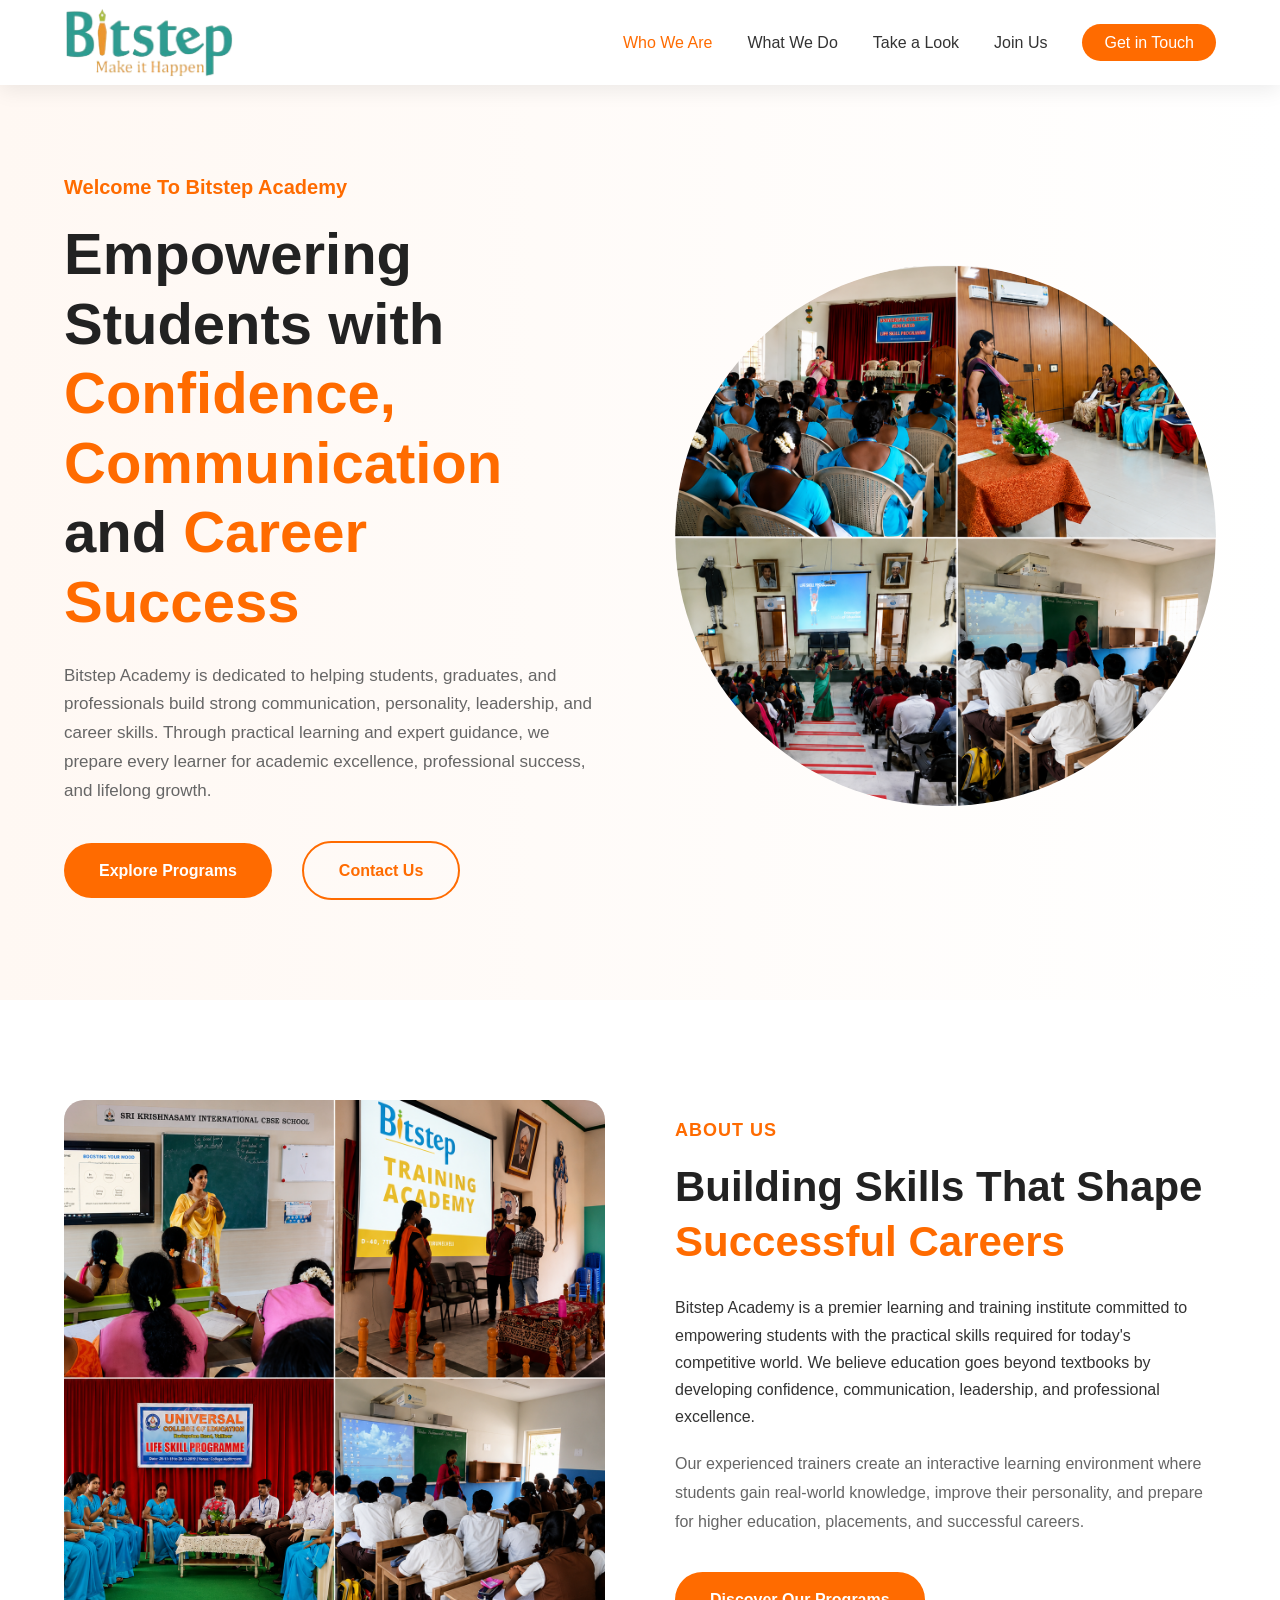
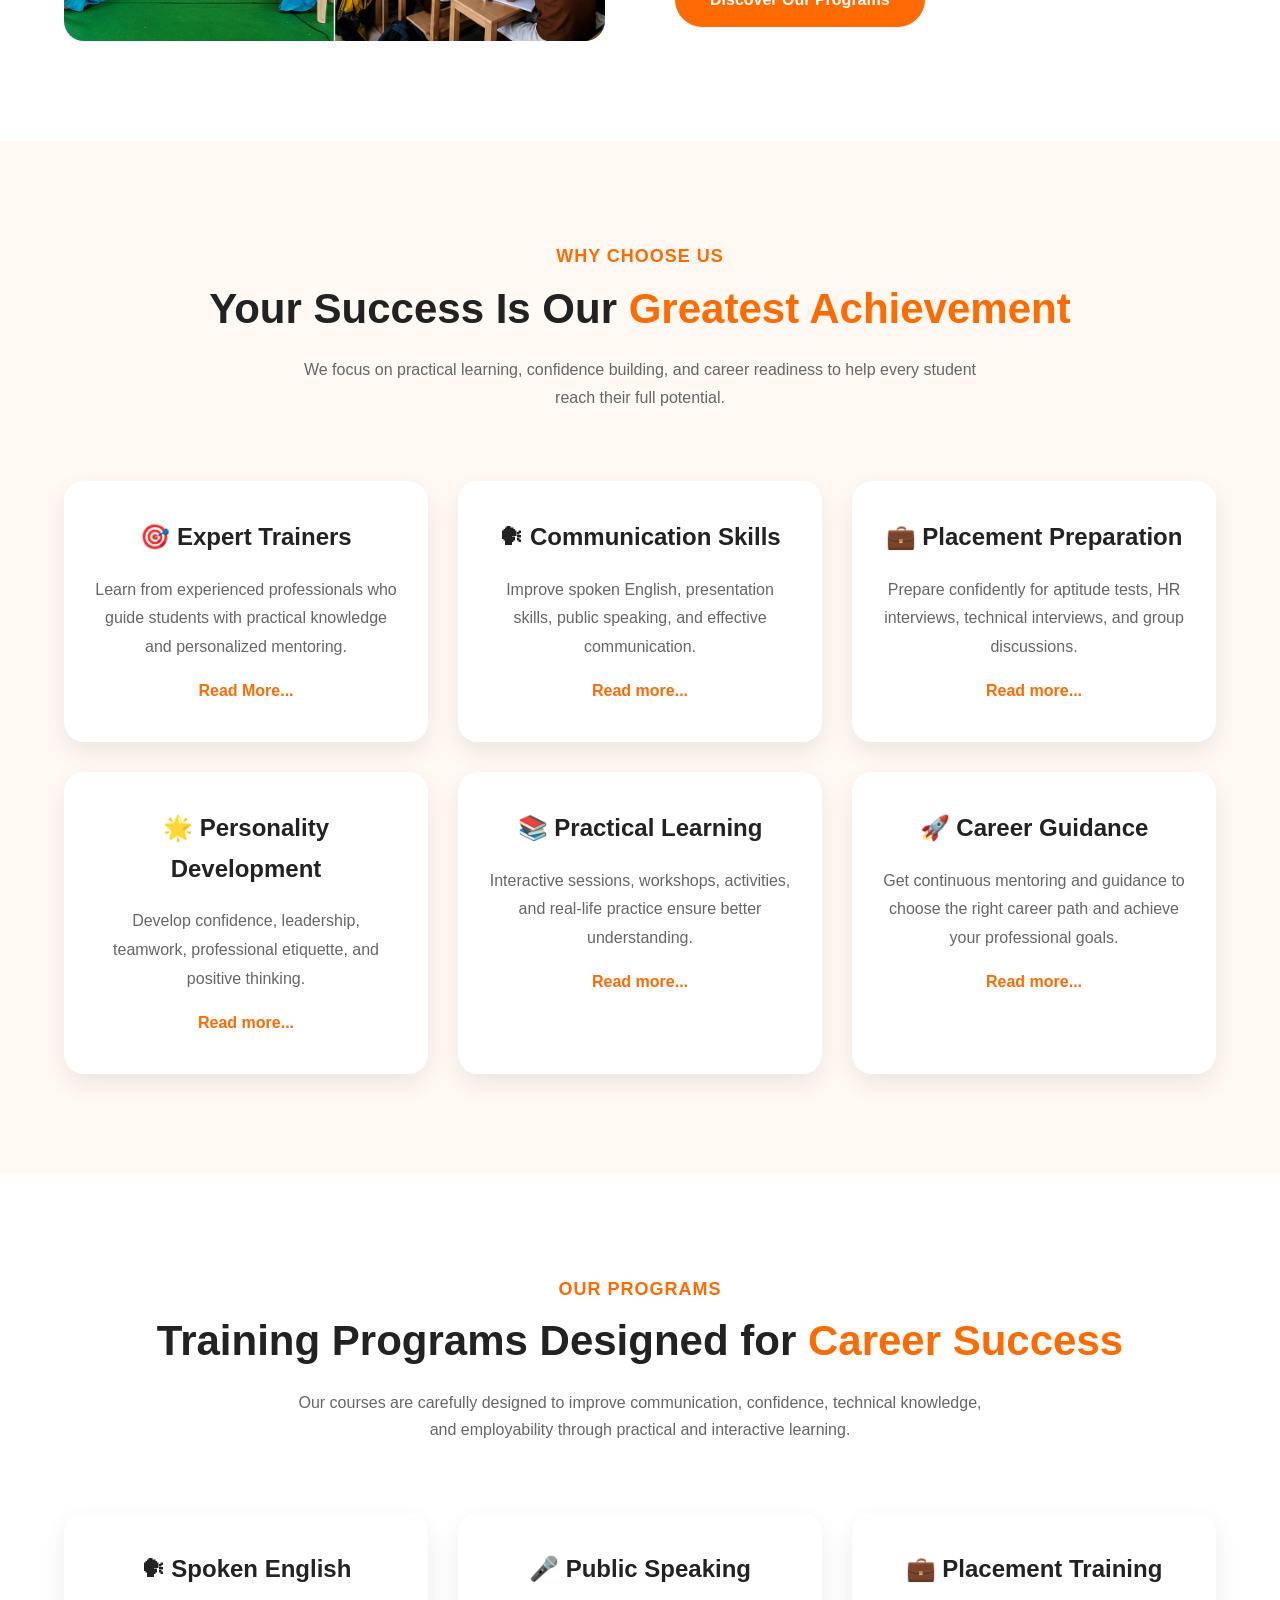
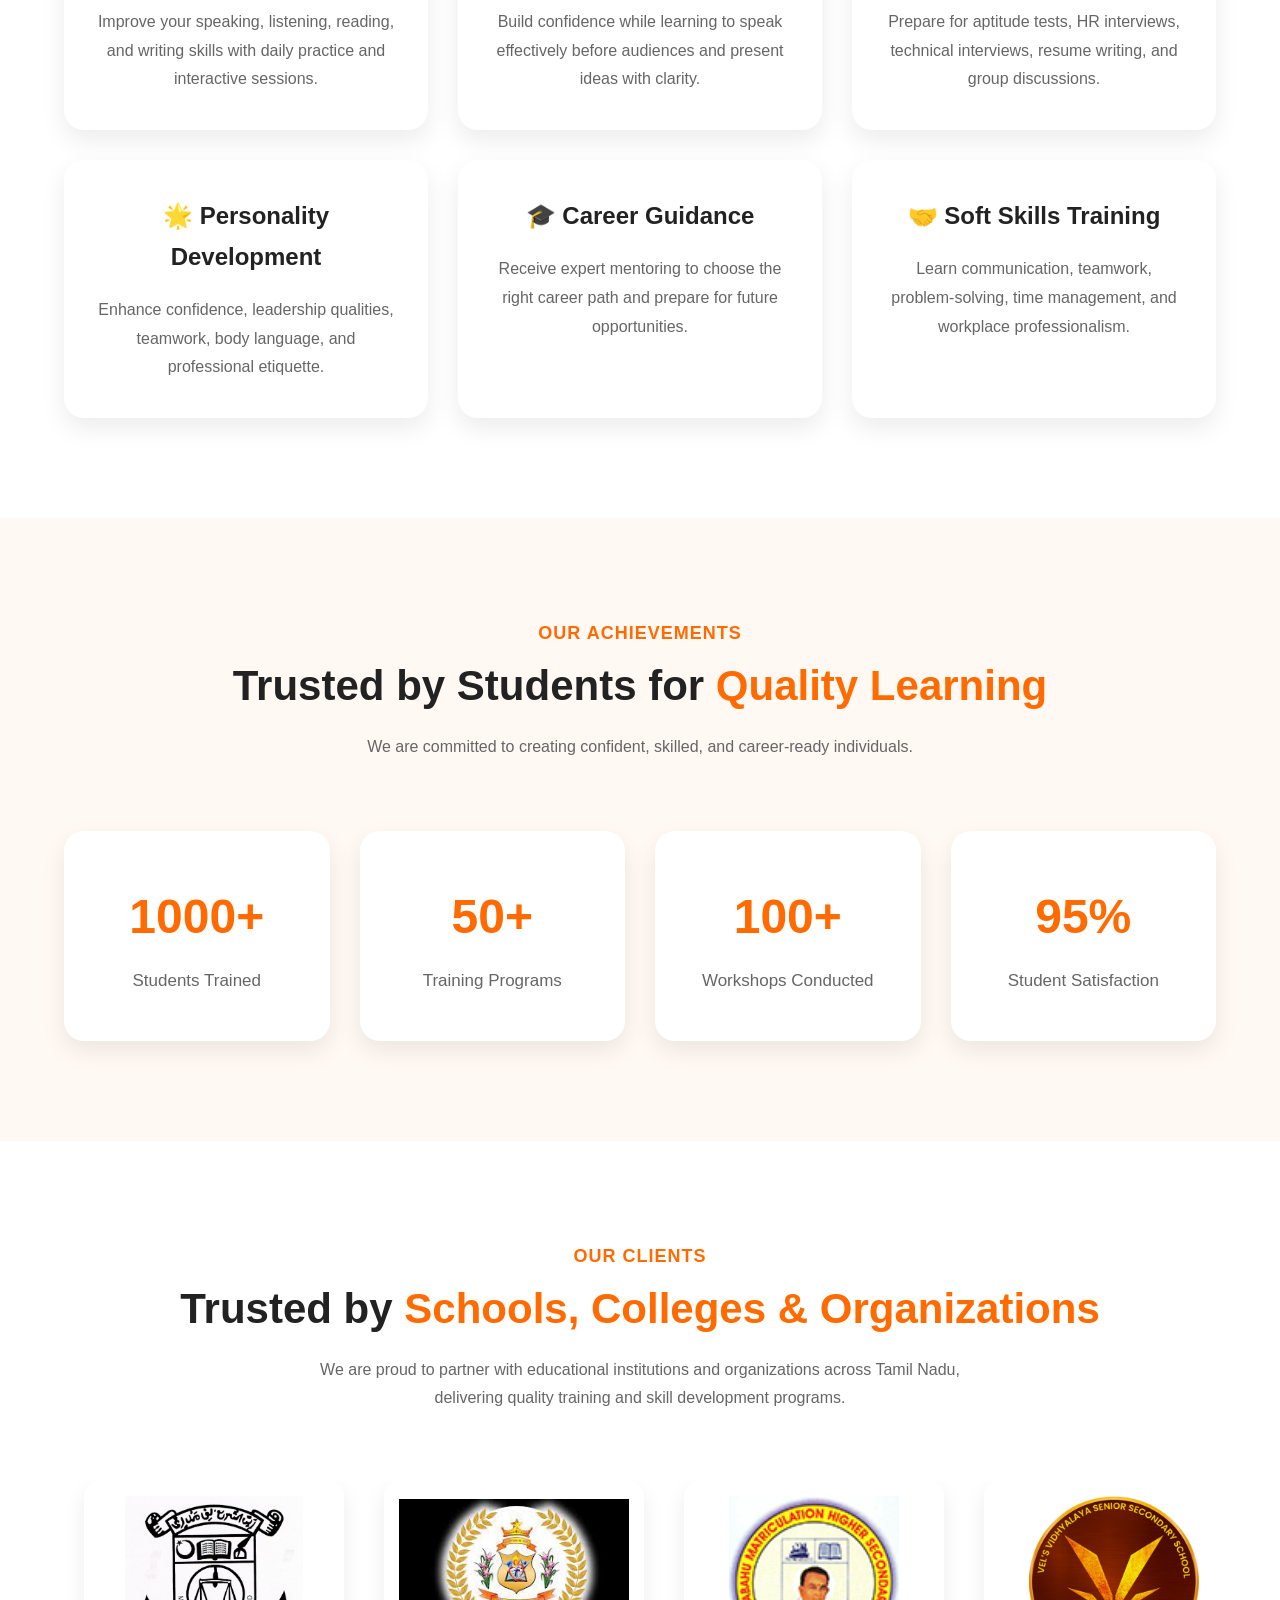
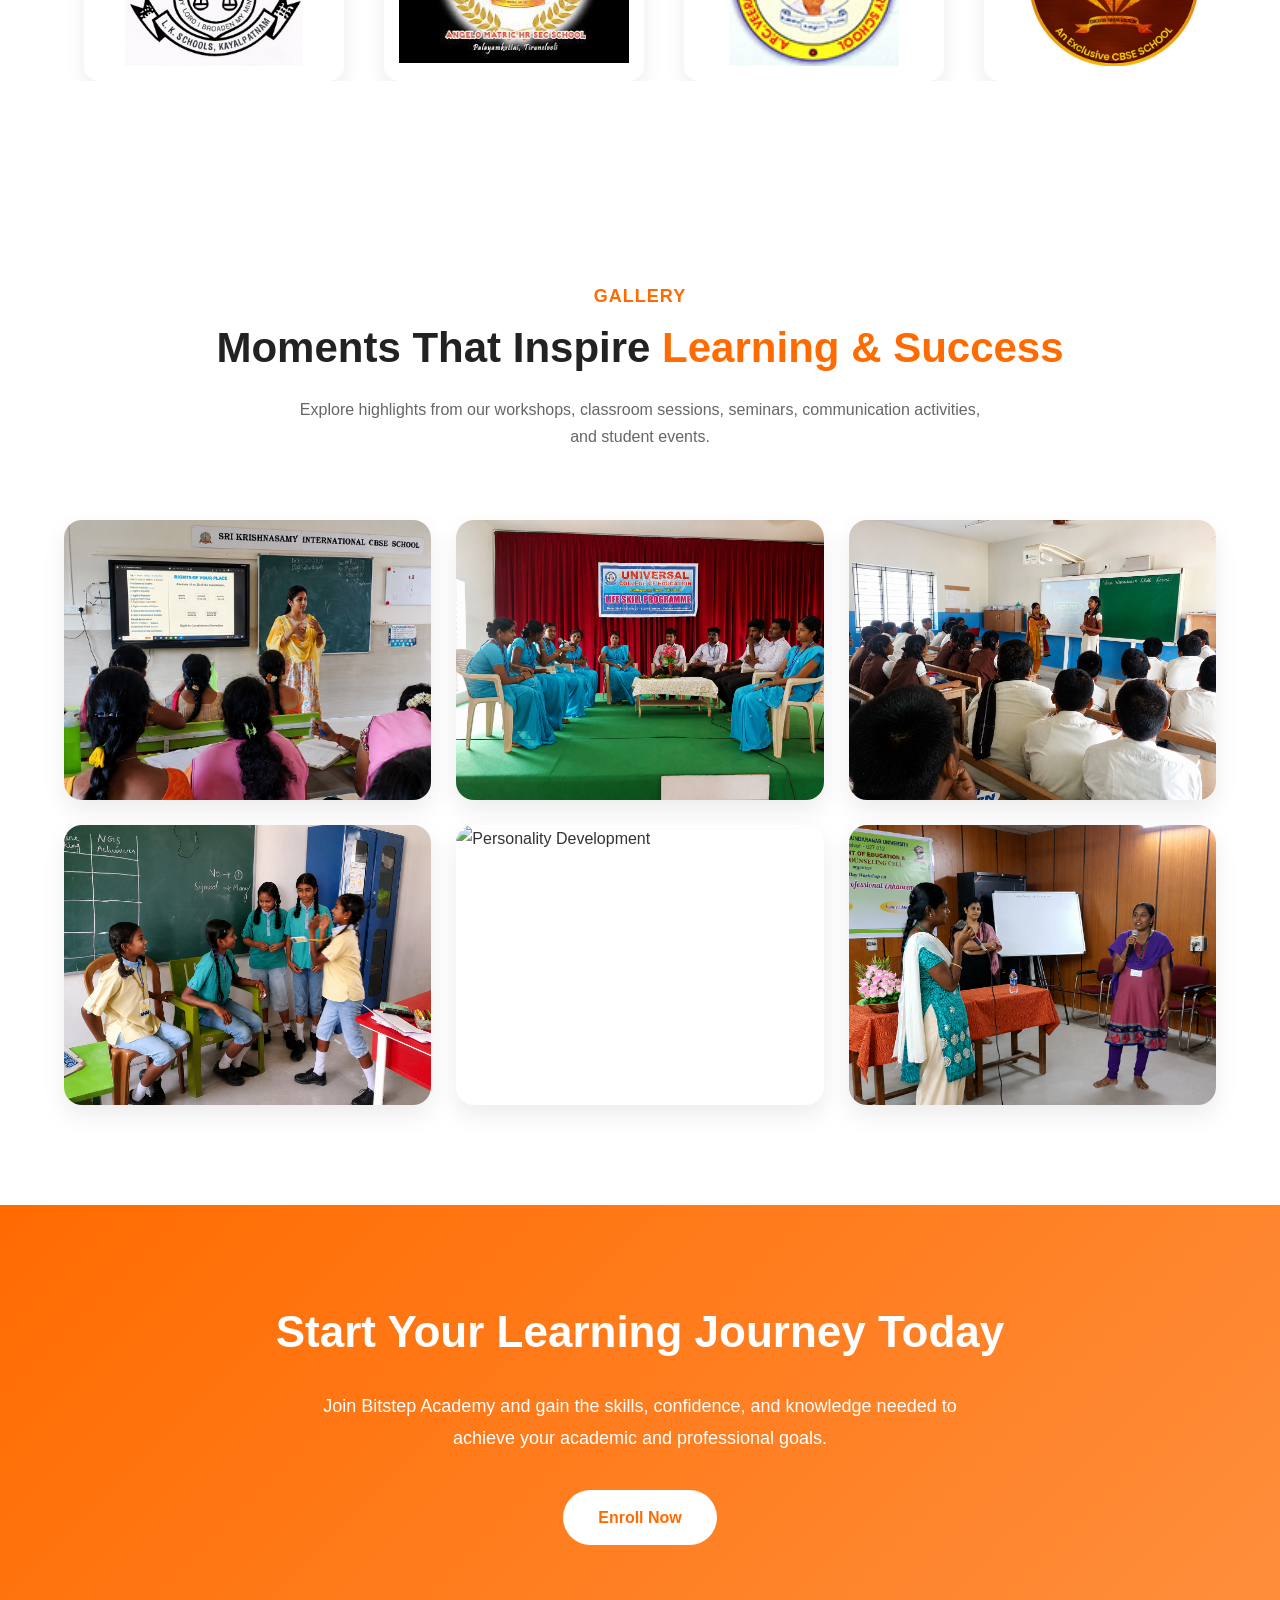
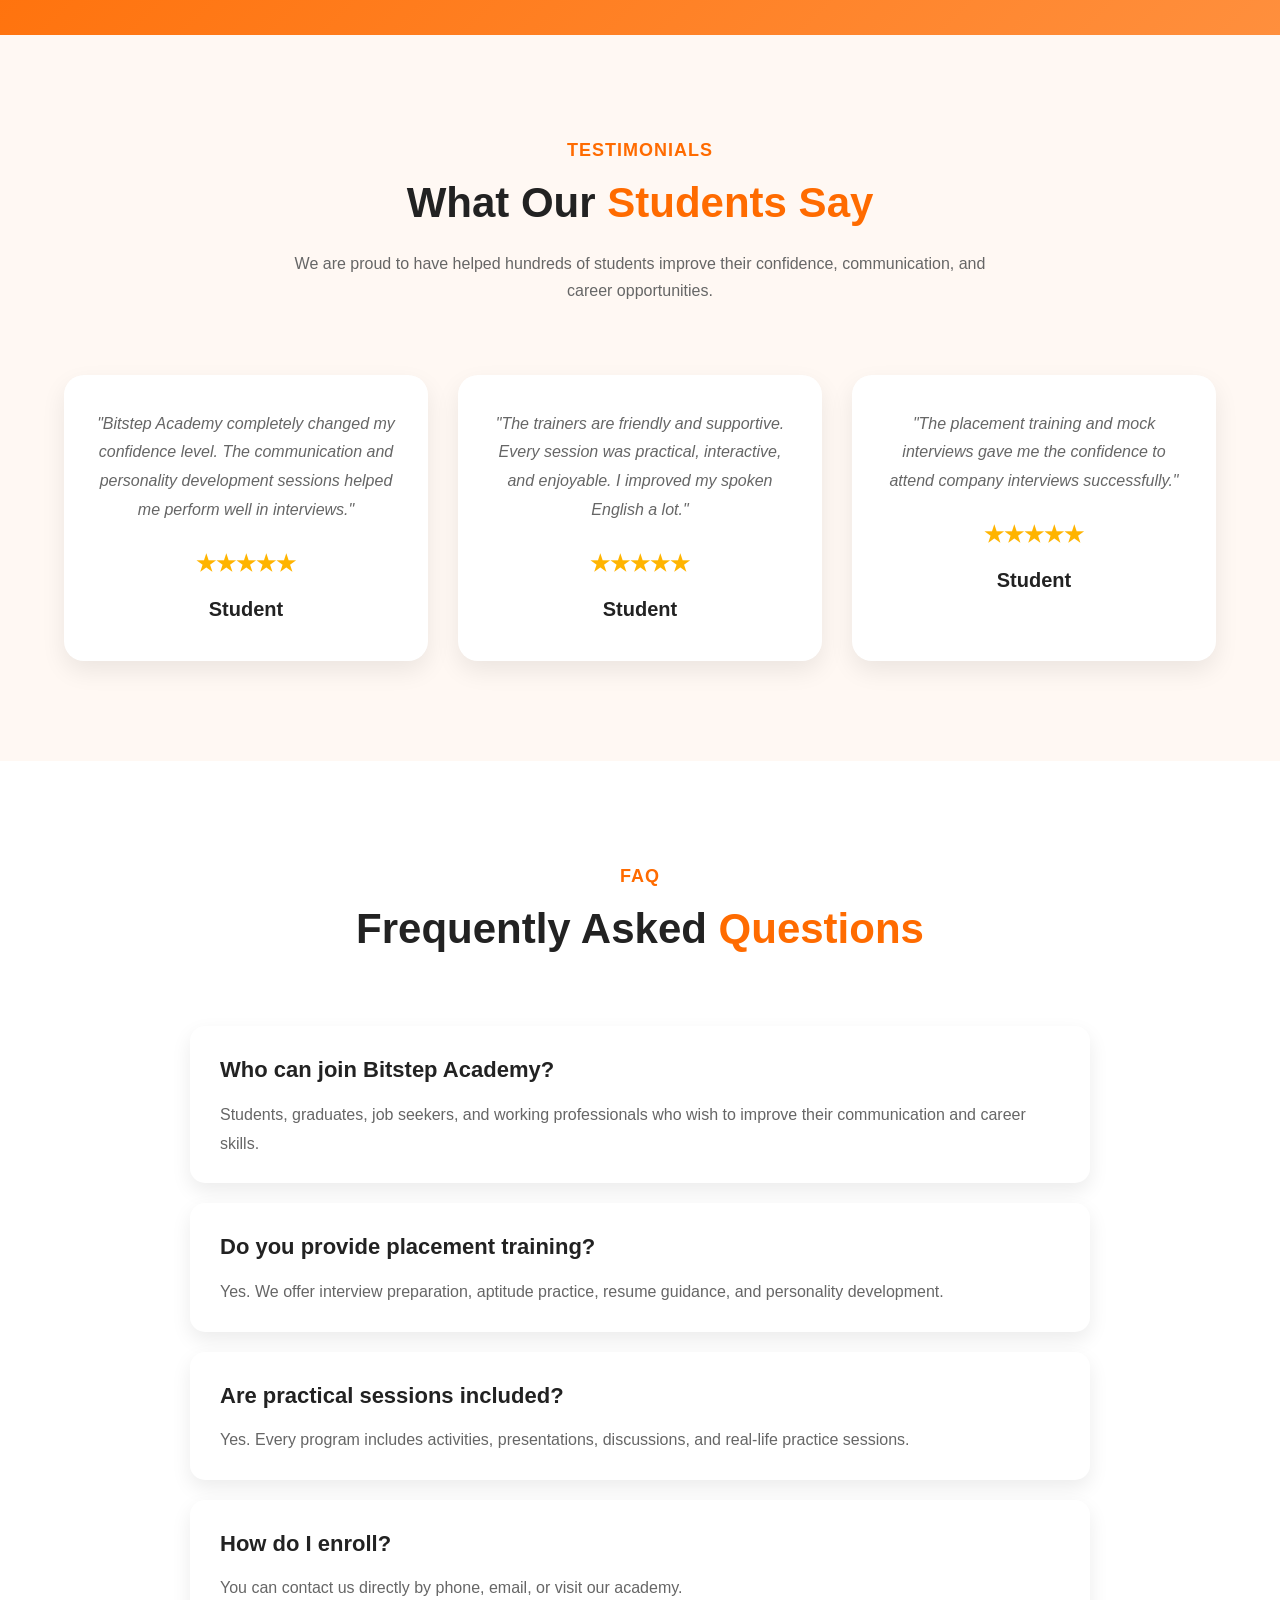
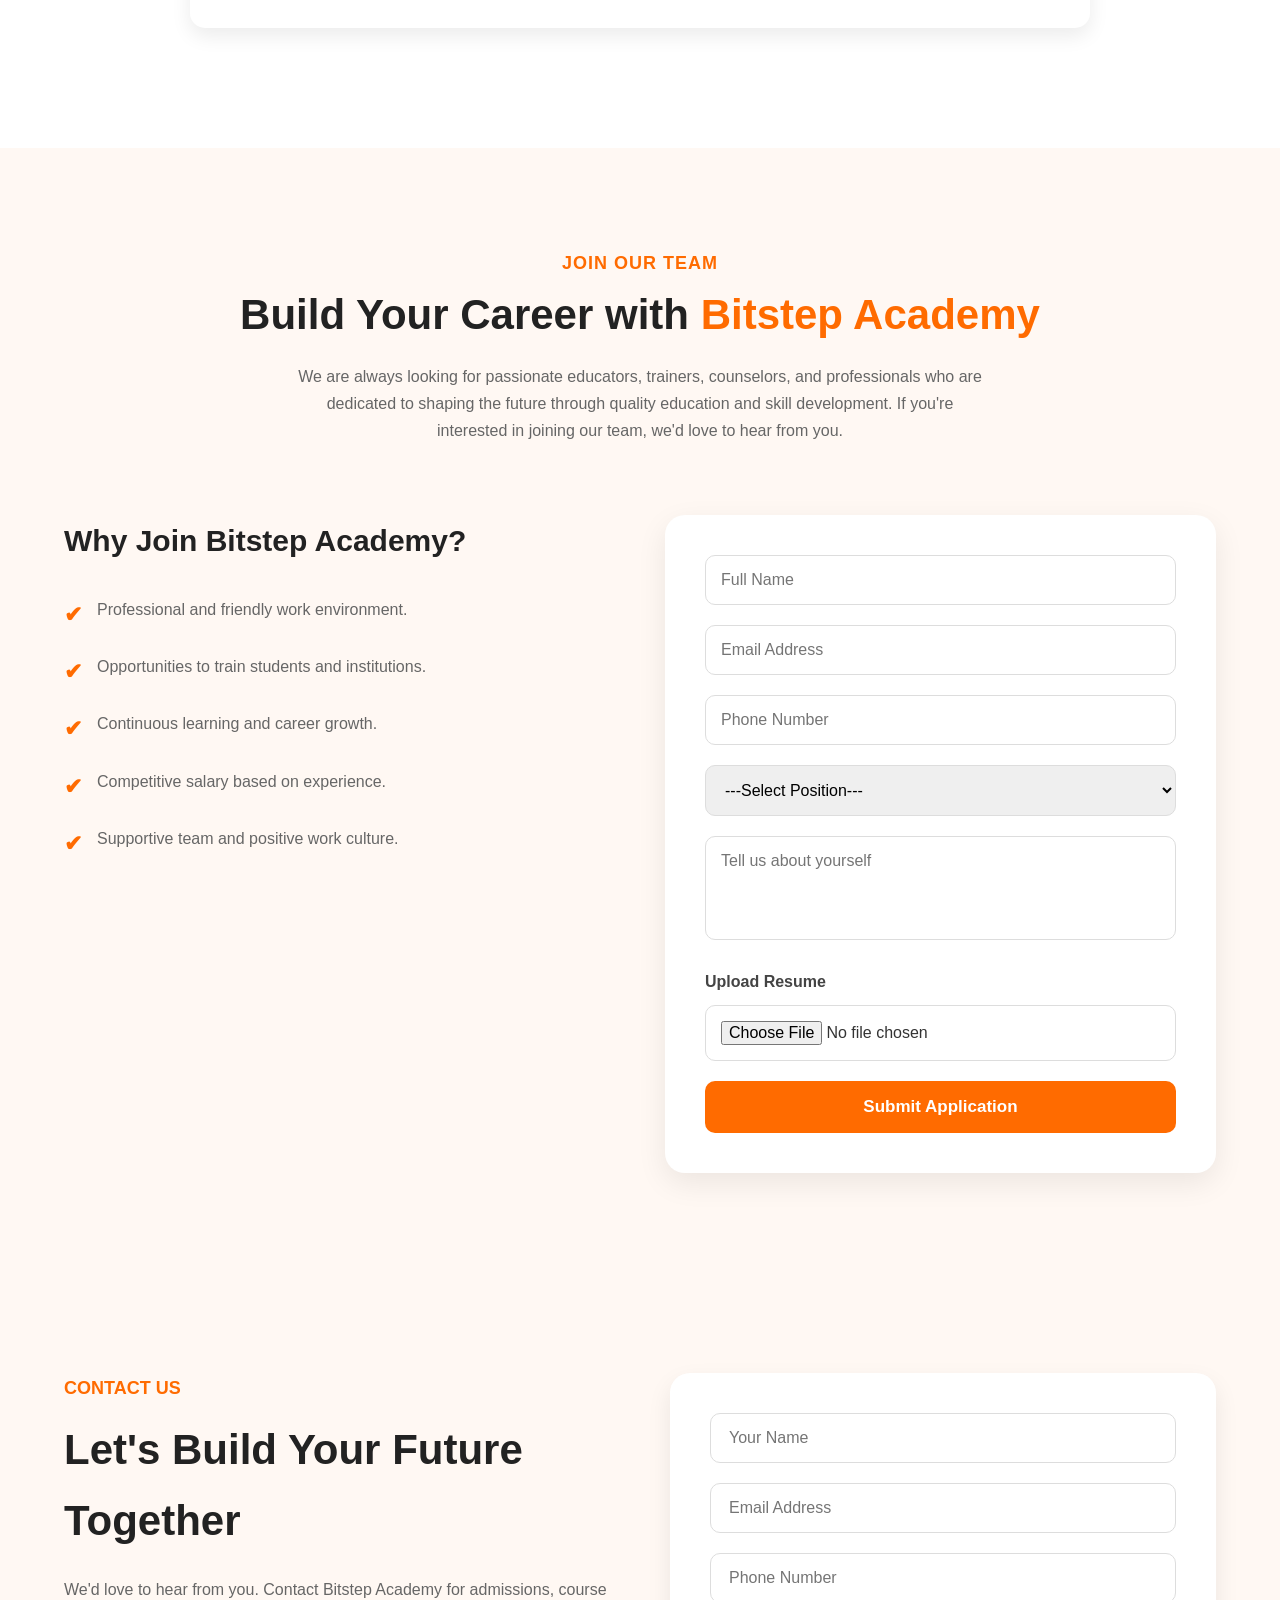
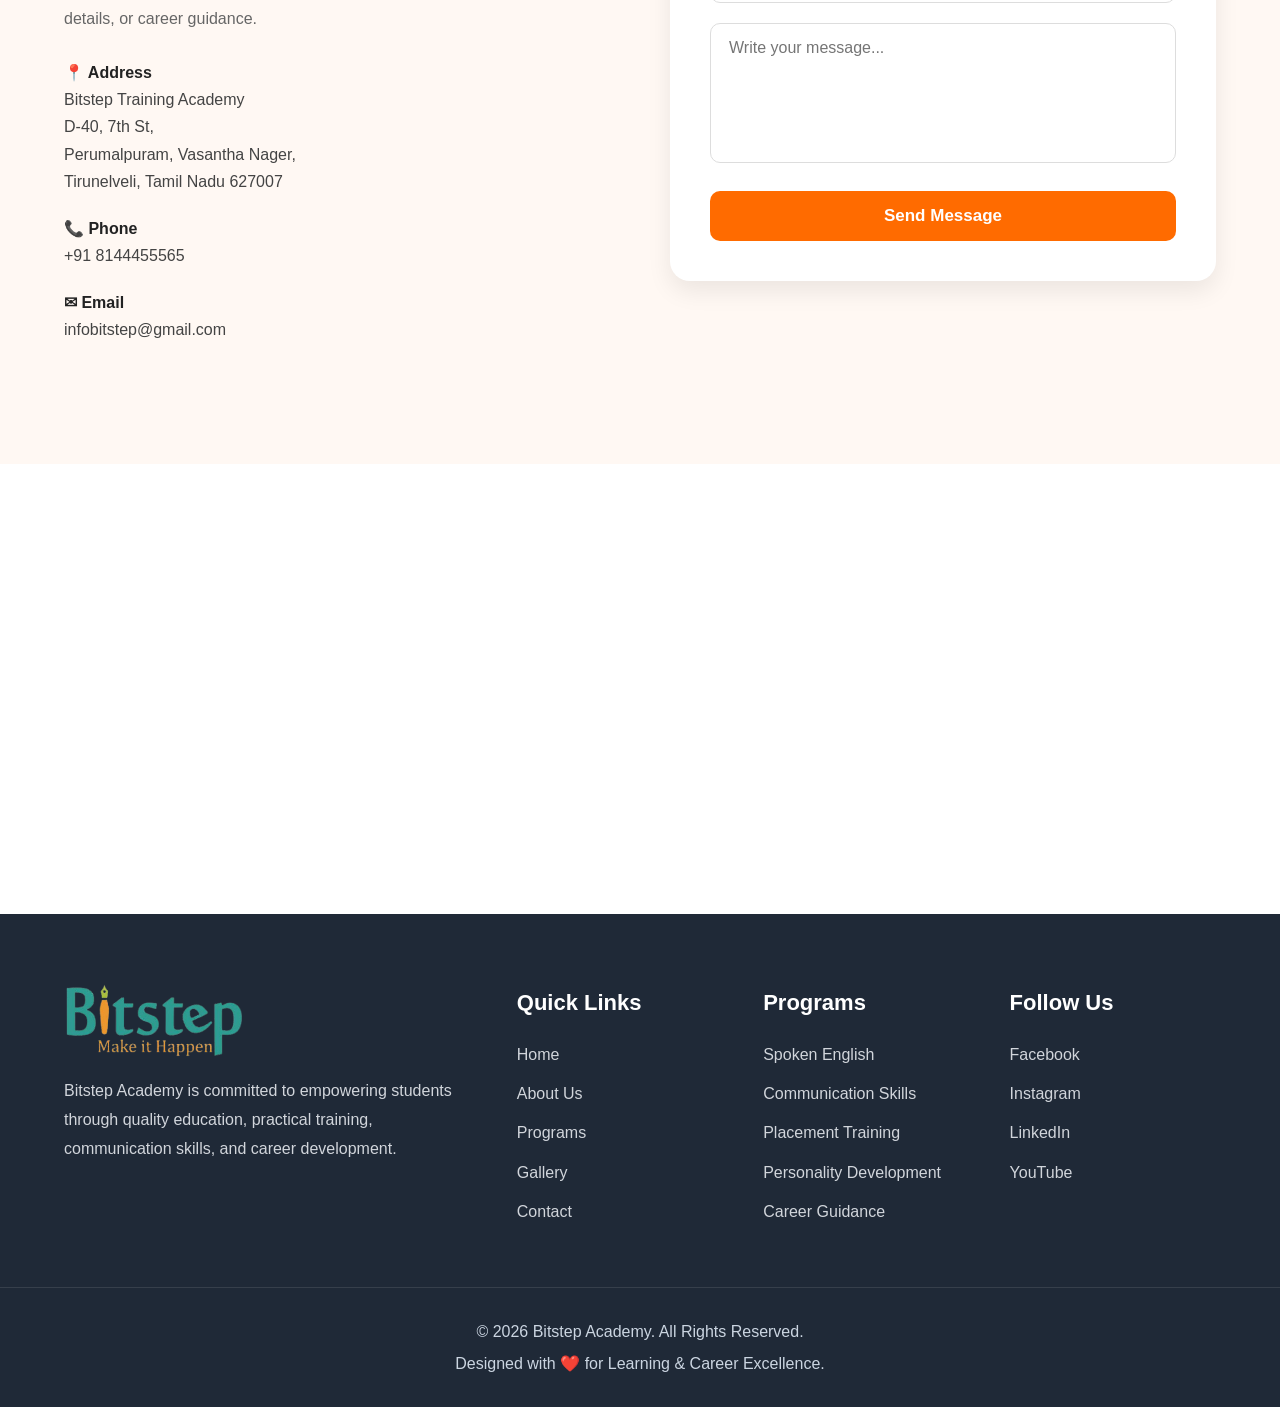
==== index.html @ 5a20130e ":wq" ====
<!DOCTYPE html>
<html lang="en">
<head>
    <meta charset="UTF-8">
    <meta name="viewport" content="width=device-width, initial-scale=1.0">
    <link rel="icon" type="image/png" href="images/Bitstep_tab-logo_.png">
    <title>Bitstep</title>

    <link rel="stylesheet" href="style.css">
</head>
    <body>

<!-- ================= HEADER ================= -->

        <header id="header">
            <div class="container">
                <a href="#" class="logo"><img src="images/Bitstep_logo.png" alt="Bitstep Academy"></a>
                <nav id="navbar">
                    <ul>
                        <li><a href="#home" class="active">Who We Are</a></li>
                        <li><a href="#why-us">What We Do</a></li>
                        <li><a href="#gallery">Take a Look</a></li>
                        <li><a href="#career">Join Us</a></li>
                        <li><a href="#contact" class="contact-btn">Get in Touch</a></li>
                    </ul>
                </nav>
                <div id="menu-btn">☰</div>
            </div>
        </header>

        <!-- ================= HERO ================= -->

        <section id="home" class="hero">
            <div class="container hero-container">
                <div class="hero-text">
                    <h4>Welcome To Bitstep Academy</h4>
                    <h1>Empowering Students with<span> Confidence, Communication</span> and <span>Career Success</span>
                    </h1>
                    <p>
                        Bitstep Academy is dedicated to helping students,
                        graduates, and professionals build strong communication,
                        personality, leadership, and career skills. Through
                        practical learning and expert guidance, we prepare every
                        learner for academic excellence, professional success,
                        and lifelong growth.
                    </p>
                    <div class="hero-buttons">
                        <a href="#programs" class="primary-btn">Explore Programs</a>
                        <a href="#contact" class="secondary-btn">Contact Us</a>
                    </div>
                </div>
                <div class="hero-image">
                    <img src="images/Open-img.png" alt="Bitstep Academy">
                </div>
            </div>
        </section>

        <!-- ================= ABOUT ================= -->

        <section id="about">
            <div class="container about-container">
                <div class="about-image hero-image">
                    <img src="images/Bitstep-about.png" alt="About Bitstep Academy">
                </div>
                <div class="about-content">
                    <h5>ABOUT US</h5>
                    <h2>
                        Building Skills That Shape <span>Successful Careers</span>
                    </h2>

                    <p></p>
                        Bitstep Academy is a premier learning and training
                        institute committed to empowering students with the
                        practical skills required for today's competitive world.
                        We believe education goes beyond textbooks by developing
                        confidence, communication, leadership, and professional
                        excellence.
                    </p>

                    <p>
                        Our experienced trainers create an interactive learning
                        environment where students gain real-world knowledge,
                        improve their personality, and prepare for higher
                        education, placements, and successful careers.
                    </p>

                    <a href="#programs" class="primary-btn">
                        Discover Our Programs
                    </a>

                </div>

            </div>

        </section>

        <!-- ================= WHY CHOOSE US ================= -->

        <section id="why-us">

            <div class="container">

                <div class="section-title">

                    <h5>WHY CHOOSE US</h5>

                    <h2>
                        Your Success Is Our
                        <span>Greatest Achievement</span>
                    </h2>

                    <p>
                        We focus on practical learning, confidence building,
                        and career readiness to help every student reach
                        their full potential.
                    </p>

                </div>

                <div class="service-grid">

                    <a href="pages/trainers.html" class="service-card">

                        <h3>🎯 Expert Trainers</h3>

                        <p>
                            Learn from experienced professionals who guide
                            students with practical knowledge and personalized
                            mentoring.
                        </p>

                        <p class="click-me">Read More...</p>

                    </a>

                    <a href="#" class="service-card">

                        <h3>🗣 Communication Skills</h3>

                        <p>
                            Improve spoken English, presentation skills,
                            public speaking, and effective communication.
                        </p>

                        <p class="click-me">Read more...</p>

                    </a>

                    <a href="#" class="service-card">

                        <h3>💼 Placement Preparation</h3>

                        <p>
                            Prepare confidently for aptitude tests,
                            HR interviews, technical interviews,
                            and group discussions.
                        </p>

                        <p class="click-me">Read more...</p>

                    </a>

                    <a href="#" class="service-card">

                        <h3>🌟 Personality Development</h3>

                        <p>
                            Develop confidence, leadership,
                            teamwork, professional etiquette,
                            and positive thinking.
                        </p>

                        <p class="click-me">Read more...</p>

                    </a>

                    <a href="#" class="service-card">

                        <h3>📚 Practical Learning</h3>

                        <p>
                            Interactive sessions, workshops,
                            activities, and real-life practice
                            ensure better understanding.
                        </p>

                        <p class="click-me">Read more...</p>

                    </a>

                    <a href="#" class="service-card">

                        <h3>🚀 Career Guidance</h3>

                        <p>
                            Get continuous mentoring and guidance
                            to choose the right career path and
                            achieve your professional goals.
                        </p>

                        <p class="click-me">Read more...</p>

                    </a>

                </div>

            </div>

        </section>

        <!-- ================= OUR PROGRAMS ================= -->

        <section id="programs">

            <div class="container">

                <div class="section-title">
                    <h5>OUR PROGRAMS</h5>
                    <h2>Training Programs Designed for <span>Career Success</span></h2>

                    <p>
                        Our courses are carefully designed to improve communication,
                        confidence, technical knowledge, and employability through
                        practical and interactive learning.
                    </p>
                </div>

                <div class="program-grid">

                    <div class="program-card">
                        <h3>🗣 Spoken English</h3>
                        <p>
                            Improve your speaking, listening, reading,
                            and writing skills with daily practice and
                            interactive sessions.
                        </p>
                    </div>

                    <div class="program-card">
                        <h3>🎤 Public Speaking</h3>
                        <p>
                            Build confidence while learning to speak
                            effectively before audiences and present
                            ideas with clarity.
                        </p>
                    </div>

                    <div class="program-card">
                        <h3>💼 Placement Training</h3>
                        <p>
                            Prepare for aptitude tests, HR interviews,
                            technical interviews, resume writing,
                            and group discussions.
                        </p>
                    </div>

                    <div class="program-card">
                        <h3>🌟 Personality Development</h3>
                        <p>
                            Enhance confidence, leadership qualities,
                            teamwork, body language, and professional
                            etiquette.
                        </p>
                    </div>

                    <div class="program-card">
                        <h3>🎓 Career Guidance</h3>
                        <p>
                            Receive expert mentoring to choose the
                            right career path and prepare for future
                            opportunities.
                        </p>
                    </div>

                    <div class="program-card">
                        <h3>🤝 Soft Skills Training</h3>
                        <p>
                            Learn communication, teamwork,
                            problem-solving, time management,
                            and workplace professionalism.
                        </p>
                    </div>

                </div>

            </div>

        </section>

        <!-- ================= ACHIEVEMENTS ================= -->

        <section id="achievement">
            <div class="container">
                <div class="section-title">
                    <h5>OUR ACHIEVEMENTS</h5>

                    <h2>
                        Trusted by Students for
                        <span>Quality Learning</span>
                    </h2>

                    <p>
                        We are committed to creating confident,
                        skilled, and career-ready individuals.
                    </p>
                </div>

                <div class="counter-grid">

                    <div class="counter-card">
                        <h2>1000+</h2>
                        <p>Students Trained</p>
                    </div>

                    <div class="counter-card">
                        <h2>50+</h2>
                        <p>Training Programs</p>
                    </div>

                    <div class="counter-card">
                        <h2>100+</h2>
                        <p>Workshops Conducted</p>
                    </div>

                    <div class="counter-card">
                        <h2>95%</h2>
                        <p>Student Satisfaction</p>
                    </div>
                </div>
            </div>
        </section>

        <!-- ================= CLIENTS ================= -->

        <section id="clients">

            <div class="container">

                <div class="section-title">
                    <h5>OUR CLIENTS</h5>

                    <h2>Trusted by <span>Schools, Colleges & Organizations</span></h2>

                    <p>
                        We are proud to partner with educational institutions and organizations
                        across Tamil Nadu, delivering quality training and skill development programs.
                    </p>
                </div>

                <div class="logo-slider">

                    <div class="logo-track">

                        <!-- First Set -->

                        <img src="images/client/client1.jpg" alt=" L.K. SCHOOLS, KAYALPATNAM">
                        <img src="images/client/client2.jpeg" alt=" ANGELO MATRIC HR SEC SCHOOL, PALAYAMKOTTAI, TIRUNELVELI">
                        <img src="images/client/client3.png" alt=" A.P.C.VEERABAHU MATRICULATION HIGHER SECONDARY SCHOOL">
                        <img src="images/client/client4.jpg" alt=" VEL'S VIDHYALAYA SENIOR SECONDARY SCHOOL">
                        <img src="images/client/client5.jpeg" alt=" NAMMA OORU GLOBAL SCHOOLS">
                        <img src="images/client/client6.png" alt=" MKVK MATRIC HR SEC SCHOOL, TENKASI">
                        <img src="images/client/client7.png" alt=" Sri Jayendra Golden Jubilee Schools">
                        <img src="images/client/client8.jpg" alt=" Kanchi Sri Sankara Academy Matric. Hr. Sec. School, West Tiruchendur">
                        <img src="images/client/client9.png" alt=" VEDIC VIDYASHRAM">
                        <img src="images/client/client10.png" alt=" SUBBIAH VIDYALAYAM GIRL'S HIGHER SECONDARY SCHOOL">
                        <img src="images/client/client11.png" alt=" KAMLAVATI Senior Secondary School">
                        <img src="images/client/client12.png" alt=" SRI KRISHNASAMY INTERNATIONAL SCHOOL, SIVAKASI">
                        <img src="images/client/client13.jpg" alt=" Manonmaniam Sundaranar University">
                        <img src="images/client/client14.jpg" alt=" UNIVERSAL COLLEGE OF EDUCATION">
                        <img src="images/client/client15.png" alt=" WAVOO WAJEEHA WOMEN'S COLLEGE">
                        <img src="images/client/client16.png" alt=" PEARLS PUBLIC SCHOOL">
                        <img src="images/client/client17.png" alt=" V.O. Chidambaram College">

                        <!-- Duplicate Set (Required for Infinite Scroll) -->

                        <img src="images/client/client1.jpg" alt=" L.K. SCHOOLS, KAYALPATNAM">
                        <img src="images/client/client2.jpeg" alt=" ANGELO MATRIC HR SEC SCHOOL, PALAYAMKOTTAI, TIRUNELVELI">
                        <img src="images/client/client3.png" alt=" A.P.C.VEERABAHU MATRICULATION HIGHER SECONDARY SCHOOL">
                        <img src="images/client/client4.jpg" alt=" VEL'S VIDHYALAYA SENIOR SECONDARY SCHOOL">
                        <img src="images/client/client5.jpeg" alt=" NAMMA OORU GLOBAL SCHOOLS">
                        <img src="images/client/client6.png" alt=" MKVK MATRIC HR SEC SCHOOL, TENKASI">
                        <img src="images/client/client7.png" alt=" Sri Jayendra Golden Jubilee Schools">
                        <img src="images/client/client8.jpg" alt=" Kanchi Sri Sankara Academy Matric. Hr. Sec. School, West Tiruchendur">
                        <img src="images/client/client9.png" alt=" VEDIC VIDYASHRAM">
                        <img src="images/client/client10.png" alt=" SUBBIAH VIDYALAYAM GIRL'S HIGHER SECONDARY SCHOOL">
                        <img src="images/client/client11.png" alt=" KAMLAVATI Senior Secondary School">
                        <img src="images/client/client12.png" alt=" SRI KRISHNASAMY INTERNATIONAL SCHOOL, SIVAKASI">
                        <img src="images/client/client13.jpg" alt=" Manonmaniam Sundaranar University">
                        <img src="images/client/client14.jpg" alt=" UNIVERSAL COLLEGE OF EDUCATION">
                        <img src="images/client/client15.png" alt=" WAVOO WAJEEHA WOMEN'S COLLEGE">
                        <img src="images/client/client16.png" alt=" PEARLS PUBLIC SCHOOL">
                        <img src="images/client/client17.png" alt=" V.O. Chidambaram College">

                    </div>

                </div>

            </div>

        </section>

        <!-- ================= GALLERY ================= -->

        <section id="gallery">

            <div class="container">

                <div class="section-title">

                    <h5>GALLERY</h5>

                    <h2>
                        Moments That Inspire
                        <span>Learning & Success</span>
                    </h2>

                    <p>
                        Explore highlights from our workshops,
                        classroom sessions, seminars,
                        communication activities, and student events.
                    </p>

                </div>

                <div class="gallery-grid">

                    <div class="gallery-item">
                        <img src="images/training-session.png" alt="Training Session">
                    </div>

                    <div class="gallery-item">
                        <img src="images/communication-workshop.png" alt="Communication Workshop">
                    </div>

                    <div class="gallery-item">
                        <img src="images/seminar.png" alt="Seminar">
                    </div>

                    <div class="gallery-item">
                        <img src="images/student-activity.png" alt="Students Activity">
                    </div>

                    <div class="gallery-item">
                        <img src="images/personality-development.png" alt="Personality Development">
                    </div>

                    <div class="gallery-item">
                        <img src="images/public-speaking.png" alt="Public Speaking">
                    </div>

                </div>

            </div>

        </section>

        <!-- ================= CALL TO ACTION ================= -->

        <section id="cta">

            <div class="container cta-container">

                <h2>Start Your Learning Journey Today</h2>

                <p>
                    Join Bitstep Academy and gain the skills,
                    confidence, and knowledge needed to achieve
                    your academic and professional goals.
                </p>

                <a href="#contact" class="primary-btn">
                    Enroll Now
                </a>

            </div>

        </section>

        <!-- ===== Part 3 Starts Here ===== -->
        <!-- ================= TESTIMONIALS ================= -->

        <section id="testimonials">

            <div class="container">

                <div class="section-title">
                    <h5>TESTIMONIALS</h5>
                    <h2>What Our <span>Students Say</span></h2>
                    <p>
                        We are proud to have helped hundreds of students improve
                        their confidence, communication, and career opportunities.
                    </p>
                </div>

                <div class="testimonial-grid">

                    <div class="testimonial-card">
                        <p>
                            "Bitstep Academy completely changed my confidence level.
                            The communication and personality development sessions
                            helped me perform well in interviews."
                        </p>

                        <h4>★★★★★</h4>
                        <h3>Student</h3>
                    </div>

                    <div class="testimonial-card">
                        <p>
                            "The trainers are friendly and supportive.
                            Every session was practical, interactive,
                            and enjoyable. I improved my spoken English a lot."
                        </p>

                        <h4>★★★★★</h4>
                        <h3>Student</h3>
                    </div>

                    <div class="testimonial-card">
                        <p>
                            "The placement training and mock interviews
                            gave me the confidence to attend company interviews
                            successfully."
                        </p>

                        <h4>★★★★★</h4>
                        <h3>Student</h3>
                    </div>

                </div>

            </div>

        </section>

        <!-- ================= FAQ ================= -->

        <section id="faq">

            <div class="container">

                <div class="section-title">

                    <h5>FAQ</h5>

                    <h2>Frequently Asked <span>Questions</span></h2>

                </div>

                <div class="faq-container">

                    <div class="faq-item">
                        <h3>Who can join Bitstep Academy?</h3>
                        <p>
                            Students, graduates, job seekers,
                            and working professionals who wish
                            to improve their communication and
                            career skills.
                        </p>
                    </div>

                    <div class="faq-item">
                        <h3>Do you provide placement training?</h3>
                        <p>
                            Yes. We offer interview preparation,
                            aptitude practice, resume guidance,
                            and personality development.
                        </p>
                    </div>

                    <div class="faq-item">
                        <h3>Are practical sessions included?</h3>
                        <p>
                            Yes. Every program includes activities,
                            presentations, discussions,
                            and real-life practice sessions.
                        </p>
                    </div>

                    <div class="faq-item">
                        <h3>How do I enroll?</h3>
                        <p>
                            You can contact us directly by phone,
                            email, or visit our academy.
                        </p>
                    </div>

                </div>

            </div>

        </section>

        <!-- ================= JOIN US ================= -->

        <section id="career">

            <div class="container">

                <div class="section-title">
                    <h5>JOIN OUR TEAM</h5>

                    <h2>Build Your Career with <span>Bitstep Academy</span></h2>

                    <p>
                        We are always looking for passionate educators, trainers,
                        counselors, and professionals who are dedicated to shaping
                        the future through quality education and skill development.
                        If you're interested in joining our team, we'd love to hear from you.
                    </p>
                </div>

                <div class="career-container">

                    <!-- Left Content -->

                    <div class="career-info">

                        <h3>Why Join Bitstep Academy?</h3>

                        <div class="benefit">
                            <span>✔</span>
                            <p>Professional and friendly work environment.</p>
                        </div>

                        <div class="benefit">
                            <span>✔</span>
                            <p>Opportunities to train students and institutions.</p>
                        </div>

                        <div class="benefit">
                            <span>✔</span>
                            <p>Continuous learning and career growth.</p>
                        </div>

                        <div class="benefit">
                            <span>✔</span>
                            <p>Competitive salary based on experience.</p>
                        </div>

                        <div class="benefit">
                            <span>✔</span>
                            <p>Supportive team and positive work culture.</p>
                        </div>

                    </div>

                    <!-- Right Form -->

                    <div class="career-form">

                        <form>

                            <input type="text" placeholder="Full Name" required>

                            <input type="email" placeholder="Email Address" required>

                            <input type="tel" placeholder="Phone Number" required>

                            <select required>

                                <option value=""> ---Select Position--- </option>

                                <option> Spoken English Trainer </option>

                                <option> Communication Trainer </option>

                                <option> Soft Skills Trainer </option>

                                <option> Faculty Trainer </option>

                                <option> Marketing Executive </option>

                                <option> Office Administrator </option>

                                <option> Other </option>

                            </select>

                            <textarea rows="4" placeholder="Tell us about yourself"></textarea>

                            <label class="upload-label"> Upload Resume </label>

                            <input type="file" accept=".pdf,.doc,.docx">

                            <button type="submit"> Submit Application </button>

                        </form>

                    </div>

                </div>

            </div>

        </section>

        <!-- ================= CONTACT ================= -->

        <section id="contact">

            <div class="container contact-container">

                <div class="contact-info">

                    <h5>CONTACT US</h5>

                    <h2>Let's Build Your Future Together</h2>

                    <p>
                        We'd love to hear from you.
                        Contact Bitstep Academy for admissions,
                        course details, or career guidance.
                    </p>

                    <div class="contact-details">

                        <p><strong>📍 Address</strong><br>
                        Bitstep Training Academy <br>
                        D-40, 7th St,<br>
                        Perumalpuram, Vasantha Nager,<br>
                        Tirunelveli, Tamil Nadu 627007</p>

                        <p><strong>📞 Phone</strong><br>
                        +91 8144455565</p>

                        <p><strong>✉ Email</strong><br>
                        infobitstep@gmail.com</p>

                        <!-- <p><strong>🕒 Working Hours</strong><br>
                        Monday - Friday<br>
                        4:30 PM - 7:30 PM</p> -->

                    </div>

                </div>

                <form class="contact-form">

                    <input type="text" placeholder="Your Name" required>

                    <input type="email" placeholder="Email Address" required>

                    <input type="tel" placeholder="Phone Number" required>

                    <textarea rows="6" placeholder="Write your message..." required></textarea>

                    <button type="submit"> Send Message </button>

                </form>

            </div>

        </section>

        <!-- ================= MAP ================= -->

        <section id="map">

            <iframe
                src="https://www.google.com/maps/embed?pb=!1m18!1m12!1m3!1d3943.8670550929296!2d77.732662874496!3d8.70417289399007!2m3!1f0!2f0!3f0!3m2!1i1024!2i768!4f13.1!3m3!1m2!1s0x3b04120ce62cc6b5%3A0xd1f56ad8ce744f4a!2sBitstep%20Training%20Academy!5e0!3m2!1sen!2sin!4v1784526778922!5m2!1sen!2sin"
                width="100%"
                height="450"
                style="border:0;"
                loading="lazy">
            </iframe>

        </section>

        <!-- ================= FOOTER ================= -->

        <footer>

            <div class="container footer-container">

                <div class="footer-about">

                    <img src="images/Bitstep_logo.png" alt="Bitstep Academy"class="footer-logo">

                    <p>
                        Bitstep Academy is committed to empowering students
                        through quality education, practical training,
                        communication skills, and career development.
                    </p>

                </div>

                <div class="footer-links">

                    <h3>Quick Links</h3>

                    <ul>
                        <li><a href="#home">Home</a></li>
                        <li><a href="#about">About Us</a></li>
                        <li><a href="#programs">Programs</a></li>
                        <li><a href="#gallery">Gallery</a></li>
                        <li><a href="#contact">Contact</a></li>
                    </ul>

                </div>

                <div class="footer-programs">

                    <h3>Programs</h3>

                    <ul>
                        <li>Spoken English</li>
                        <li>Communication Skills</li>
                        <li>Placement Training</li>
                        <li>Personality Development</li>
                        <li>Career Guidance</li>
                    </ul>

                </div>

                <div class="footer-social">

                    <h3>Follow Us</h3>

                    <a target="_blank" href="https://www.facebook.com/share/1PEb297DdZ/"><p>Facebook</p></a>
                    <a target="_blank" href="https://www.instagram.com/bitstep_academy?utm_source=ig_web_button_share_sheet&igsh=ZDNlZDc0MzIxNw=="><p>Instagram</p></a>
                    <a target="_blank" href="https://www.linkedin.com/company/bitstep-training-academy/about/"><p>LinkedIn</p></a>
                    <a target="_blank" href="https://youtube.com/@bitstep_academy?si=rlv08-U6zrucaRRw"><p>YouTube</p></a>

                </div>

            </div>

            <div class="footer-bottom">

                <p>
                    © 2026 Bitstep Academy. All Rights Reserved.
                </p>

                <p>
                    Designed with ❤️ for Learning & Career Excellence.
                </p>

            </div>

        </footer>

    <script src="script.js"></script>

</body>
</html>
---- style.css ----
/* ===============================
   GOOGLE FONT & RESET
=================================*/

*{
    margin:0;
    padding:0;
    box-sizing:border-box;
    scroll-behavior:smooth;
}

body{
    font-family:'Poppins',sans-serif;
    color:#333;
    background:#fff;
    overflow-x:hidden;
    line-height:1.7;
}

img{
    max-width:100%;
    display:block;
}

a{
    text-decoration:none;
}

ul{
    list-style:none;
}

.container{
    width:90%;
    max-width:1200px;
    margin:auto;
}

/*===============================
SECTION TITLE
================================*/

.section-title{
    text-align:center;
    margin-bottom:70px;
}

.section-title h5{
    color:#ff6b00;
    font-size:18px;
    font-weight:600;
    letter-spacing:1px;
    margin-bottom:10px;
    text-transform:uppercase;
}

.section-title h2{
    font-size:42px;
    color:#222;
    margin-bottom:20px;
    line-height:1.3;
}

.section-title h2 span{
    color:#ff6b00;
}

.section-title p{
    max-width:700px;
    margin:auto;
    color:#666;
}

/*===============================
BUTTONS
================================*/

.primary-btn{
    display:inline-block;
    padding:14px 35px;
    background:#ff6b00;
    color:#fff;
    border-radius:40px;
    font-weight:600;
    transition:.35s;
}

.primary-btn:hover{
    background:#e45d00;
    transform:translateY(-3px);
}

.secondary-btn{
    display:inline-block;
    padding:14px 35px;
    border:2px solid #ff6b00;
    color:#ff6b00;
    border-radius:40px;
    margin-left:15px;
    font-weight:600;
    transition:.35s;
}

.secondary-btn:hover{
    background:#ff6b00;
    color:#fff;
}

/*===============================
HEADER
================================*/

header{
    position:fixed;
    width:100%;
    top:0;
    left:0;
    background:#fff;
    z-index:999;
    box-shadow:0 5px 20px rgba(0,0,0,.08);
}

header .container{
    display:flex;
    justify-content:space-between;
    align-items:center;
    height:85px;
}

.logo img{
    width:170px;
}

#navbar ul{
    display:flex;
    gap:35px;
}

#navbar ul li a{
    color:#333;
    font-weight:500;
    transition:.3s;
}

#navbar ul li a:hover,
#navbar ul li a.active{
    color:#ff6b00;
}

.contact-btn{
    background:#ff6b00;
    color:#fff !important;
    padding:10px 22px;
    border-radius:30px;
}

.contact-btn:hover{
    background:#222;
}

#menu-btn{
    display:none;
    font-size:32px;
    cursor:pointer;
}

/*===============================
HERO
================================*/

.hero{
    padding:170px 0 100px;
    background:linear-gradient(to right,#fff8f3,#ffffff);
}

.hero-container{
    display:flex;
    align-items:center;
    justify-content:space-between;
    gap:70px;
}

.hero-text{
    flex:1;
}

.hero-text h4{
    color:#ff6b00;
    font-size:20px;
    margin-bottom:15px;
}

.hero-text h1{
    font-size:58px;
    line-height:1.2;
    margin-bottom:25px;
    color:#222;
}

.hero-text h1 span{
    color:#ff6b00;
}

.hero-text p{
    color:#666;
    margin-bottom:35px;
    font-size:17px;
}

.hero-buttons{
    display:flex;
    align-items:center;
    flex-wrap:wrap;
    gap:15px;
}

.hero-image{
    flex:1;
}

.hero-image img{
    border-radius: 50%;
    width:100%;
    animation:float 4s ease-in-out infinite;
}

/*===============================
FLOAT ANIMATION
================================*/

@keyframes float{

    0%{
        transform:translateY(0);
    }

    50%{
        transform:translateY(-15px);
    }

    100%{
        transform:translateY(0);
    }

}

/*===============================
RESPONSIVE HEADER
================================*/

@media(max-width:991px){

    #menu-btn{
        display:block;
    }

    #navbar{
        position:absolute;
        top:85px;
        left:-100%;
        width:100%;
        background:#fff;
        transition:.4s;
        box-shadow:0 10px 25px rgba(0,0,0,.08);
    }

    #navbar.active{
        left:0;
    }

    #navbar ul{
        flex-direction:column;
        padding:30px;
        gap:20px;
    }

    .hero-container{
        flex-direction:column-reverse;
        text-align:center;
    }

    .hero-text h1{
        font-size:42px;
    }

    .hero-buttons{
        justify-content:center;
    }
}

@media(max-width:768px){

    .hero{
        padding-top:140px;
    }

    .hero-text h1{
        font-size:34px;
    }

    .section-title h2{
        font-size:32px;
    }

    .secondary-btn{
        margin-left:0;
    }

}

/*====================================
ABOUT SECTION
====================================*/

#about{
    padding:100px 0;
    background:#ffffff;
}

.about-container{
    display:flex;
    align-items:center;
    justify-content:space-between;
    gap:70px;
}

.about-image{
    flex:1;
}

.about-image img{
    width:100%;
    border-radius:20px;
}

.about-content{
    flex:1;
}

.about-content h5{
    color:#ff6b00;
    font-size:18px;
    font-weight:600;
    letter-spacing:1px;
    text-transform:uppercase;
    margin-bottom:15px;
}

.about-content h2{
    font-size:42px;
    color:#222;
    line-height:1.3;
    margin-bottom:25px;
}

.about-content h2 span{
    color:#ff6b00;
}

.about-content p{
    color:#666;
    margin-bottom:20px;
    line-height:1.8;
}

.about-content .primary-btn{
    margin-top:15px;
}


/*====================================
WHY CHOOSE US
====================================*/

#why-us{
    padding:100px 0;
    background:#fff8f3;
}

/*====================================
COMMON GRID
====================================*/

.service-grid,
.program-grid{
    display:grid;
    grid-template-columns:repeat(3,1fr);
    gap:30px;
    margin-top:50px;
}

/*====================================
CLICKABLE CARD
====================================*/

.service-card,
.program-card{
    display:block;
    background:#fff;
    padding:35px 30px;
    border-radius:20px;
    text-align:center;
    text-decoration:none;
    box-shadow:0 10px 25px rgba(0,0,0,.08);
    transition:.35s ease;
    border:1px solid transparent;
    cursor:pointer;
}

.service-card:hover,
.program-card:hover{
    transform:translateY(-10px);
    border-color:#ff6b00;
    box-shadow:0 20px 40px rgba(0,0,0,.12);
}

/*====================================
TEXT
====================================*/

.service-card h3,
.program-card h3{
    color:#222;
    font-size:24px;
    margin-bottom:18px;
}

.service-card p,
.program-card p{
    color:#666;
    line-height:1.8;
}

.service-card .click-me{
    color:#ff6b00;
    font-weight:600;
    margin-top:15px;
    transition:0.3s;
}

.service-card:hover .click-me{
    letter-spacing:1px;
}

/*====================================
OPTIONAL ICON STYLE
====================================*/

.service-card i,
.program-card i{
    display:block;
    font-size:50px;
    color:#ff6b00;
    margin-bottom:20px;
}

/*====================================
RESPONSIVE
====================================*/

@media (max-width: 992px){
    .service-grid,
    .program-grid{
        grid-template-columns:repeat(2,1fr);
    }
}

@media (max-width: 768px){
    .service-grid,
    .program-grid{
        grid-template-columns:1fr;
    }
}

/*====================================
PROGRAM SECTION
====================================*/

#programs{
    padding:100px 0;
    background:#ffffff;
}

/*====================================
RESPONSIVE
====================================*/

@media(max-width:991px){

    .about-container{
        flex-direction:column;
        text-align:center;
    }

    .about-content{
        order:2;
    }

    .about-image{
        order:1;
    }

    .service-grid,
    .program-grid{
        grid-template-columns:repeat(2,1fr);
    }

}

@media(max-width:768px){

    #about,
    #why-us,
    #programs{
        padding:80px 0;
    }

    .about-content h2{
        font-size:32px;
    }

    .service-grid,
    .program-grid{
        grid-template-columns:1fr;
    }

    .service-card,
    .program-card{
        padding:30px 25px;
    }

    .service-card h3,
    .program-card h3{
        font-size:22px;
    }

}

/*====================================
ACHIEVEMENT SECTION
====================================*/

#achievement{
    padding:100px 0;
    background:#fff8f3;
}

.counter-grid{
    display:grid;
    grid-template-columns:repeat(4,1fr);
    gap:30px;
    margin-top:60px;
}

.counter-card{
    background:#fff;
    padding:45px 20px;
    text-align:center;
    border-radius:20px;
    box-shadow:0 10px 25px rgba(0,0,0,.08);
    transition:.35s;
}

.counter-card:hover{
    transform:translateY(-10px);
    box-shadow:0 20px 40px rgba(0,0,0,.12);
}

.counter-card h2{
    font-size:48px;
    color:#ff6b00;
    margin-bottom:10px;
    font-weight:700;
}

.counter-card p{
    color:#666;
    font-size:17px;
    font-weight:500;
}

/*===============================
CLIENT LOGO SLIDER
================================*/

#clients{
    padding:100px 0;
    background:#fff;
}

.logo-slider{
    overflow:hidden;
    margin-top:50px;
    position:relative;
}

.logo-track{
    display:flex;
    width:max-content;
    animation:scrollLogo 50s linear infinite;
}

.logo-track img{
    width:260px;
    height:200px;
    object-fit:contain;
    background:#fff;
    margin:0 20px;
    padding:15px;
    border-radius:15px;
    box-shadow:0 8px 20px rgba(0,0,0,.08);
    transition:.3s;
}

.logo-track img:hover{
    transform:translateY(-8px);
}

.logo-slider:hover .logo-track{
    animation-play-state:paused;
}

@keyframes scrollLogo{

    from{
        transform:translateX(0);
    }

    to{
        transform:translateX(-50%);
    }

}

@media(max-width:768px){

    .logo-track img{

        width:120px;
        height:70px;
        margin:0 10px;

    }

}

/*====================================
GALLERY SECTION
====================================*/

#gallery{
    padding:100px 0;
    background:#ffffff;
}

.gallery-grid{
    display:grid;
    grid-template-columns:repeat(3,1fr);
    gap:25px;
    margin-top:50px;
}

.gallery-item{
    overflow:hidden;
    border-radius:18px;
    box-shadow:0 10px 25px rgba(0,0,0,.08);
    cursor:pointer;
}

.gallery-item img{
    width:100%;
    height:280px;
    object-fit:cover;
    transition:transform .5s ease;
}

.gallery-item:hover img{
    transform:scale(1.08);
}

/*====================================
CALL TO ACTION
====================================*/

#cta{
    padding:90px 0;
    background:linear-gradient(135deg,#ff6b00,#ff8f3d);
}

.cta-container{
    text-align:center;
    color:#fff;
}

.cta-container h2{
    font-size:44px;
    margin-bottom:20px;
    font-weight:700;
}

.cta-container p{
    max-width:700px;
    margin:0 auto 35px;
    line-height:1.8;
    font-size:18px;
}

#cta .primary-btn{
    background:#fff;
    color:#ff6b00;
    font-weight:600;
}

#cta .primary-btn:hover{
    background:#222;
    color:#fff;
}

/*====================================
RESPONSIVE
====================================*/

@media(max-width:991px){

    .counter-grid{
        grid-template-columns:repeat(2,1fr);
    }

    .gallery-grid{
        grid-template-columns:repeat(2,1fr);
    }

}

@media(max-width:768px){

    #achievement,
    #gallery,
    #cta{
        padding:80px 0;
    }

    .counter-grid{
        grid-template-columns:1fr;
    }

    .gallery-grid{
        grid-template-columns:1fr;
    }

    .gallery-item img{
        height:240px;
    }

    .cta-container h2{
        font-size:32px;
    }

    .cta-container p{
        font-size:16px;
    }

}

/*====================================
TESTIMONIALS
====================================*/

#testimonials{
    padding:100px 0;
    background:#fff8f3;
}

.testimonial-grid{
    display:grid;
    grid-template-columns:repeat(3,1fr);
    gap:30px;
    margin-top:50px;
}

.testimonial-card{
    background:#fff;
    padding:35px 30px;
    border-radius:20px;
    text-align:center;
    box-shadow:0 10px 25px rgba(0,0,0,.08);
    transition:.35s;
}

.testimonial-card:hover{
    transform:translateY(-10px);
    box-shadow:0 20px 40px rgba(0,0,0,.12);
}

.testimonial-card p{
    color:#666;
    line-height:1.8;
    margin-bottom:20px;
    font-style:italic;
}

.testimonial-card h4{
    color:#ffb400;
    font-size:22px;
    margin-bottom:10px;
}

.testimonial-card h3{
    color:#222;
    font-size:20px;
}

/*====================================
FAQ
====================================*/

#faq{
    padding:100px 0;
    background:#ffffff;
}

.faq-container{
    max-width:900px;
    margin:auto;
}

.faq-item{
    background:#fff;
    border-radius:15px;
    padding:25px 30px;
    margin-bottom:20px;
    box-shadow:0 8px 20px rgba(0,0,0,.08);
    transition:.3s;
}

.faq-item:hover{
    border-left:5px solid #ff6b00;
}

.faq-item h3{
    color:#222;
    margin-bottom:12px;
    font-size:22px;
}

.faq-item p{
    color:#666;
    line-height:1.8;
}

/*====================================
JOIN US
====================================*/

#career{
    padding:100px 0;
    background:#fff8f3;
}

.career-container{
    display:grid;
    grid-template-columns:1fr 1fr;
    gap:50px;
    margin-top:50px;
}

.career-info h3{
    font-size:30px;
    margin-bottom:30px;
    color:#222;
}

.benefit{
    display:flex;
    gap:15px;
    margin-bottom:20px;
}

.benefit span{
    color:#ff6b00;
    font-size:22px;
    font-weight:bold;
}

.benefit p{
    color:#666;
    margin:0;
    line-height:1.7;
}

/* Form */

.career-form{
    background:#fff;
    padding:40px;
    border-radius:20px;
    box-shadow:0 10px 30px rgba(0,0,0,.08);
}

.career-form input,
.career-form select,
.career-form textarea{

    width:100%;
    padding:15px;
    margin-bottom:20px;
    border:1px solid #ddd;
    border-radius:10px;
    outline:none;
    font-size:16px;
    font-family:'Poppins',sans-serif;
    resize: none;
}

.career-form input:focus,
.career-form select:focus,
.career-form textarea:focus{

    border-color:#ff6b00;

}

.upload-label{

    display:block;
    margin-bottom:10px;
    font-weight:600;
    color:#444;

}

.career-form button{

    width:100%;
    padding:16px;
    background:#ff6b00;
    color:#fff;
    border:none;
    border-radius:10px;
    cursor:pointer;
    font-size:17px;
    font-weight:600;
    transition:.3s;

}

.career-form button:hover{

    background:#222;

}

@media(max-width:991px){

    .career-container{

        grid-template-columns:1fr;

    }

}

/*====================================
CONTACT
====================================*/

#contact{
    padding:100px 0;
    background:#fff8f3;
}

.contact-container{
    display:grid;
    grid-template-columns:1fr 1fr;
    gap:60px;
    align-items:flex-start;
}

.contact-info h5{
    color:#ff6b00;
    font-size:18px;
    margin-bottom:10px;
    text-transform:uppercase;
}

.contact-info h2{
    font-size:42px;
    color:#222;
    margin-bottom:20px;
}

.contact-info p{
    color:#666;
    line-height:1.8;
    margin-bottom:25px;
}

.contact-details p{
    margin-bottom:20px;
    color:#444;
    line-height:1.7;
}

.contact-details strong{
    color:#222;
}

/*====================================
CONTACT FORM
====================================*/

.contact-form{
    background:#fff;
    padding:40px;
    border-radius:20px;
    box-shadow:0 10px 25px rgba(0,0,0,.08);
}

.contact-form input,
.contact-form textarea{
    width:100%;
    padding:15px 18px;
    margin-bottom:20px;
    border:1px solid #ddd;
    border-radius:10px;
    font-size:16px;
    outline:none;
    transition:.3s;
    font-family:'Poppins',sans-serif;
}

.contact-form input:focus,
.contact-form textarea:focus{
    border-color:#ff6b00;
}

.contact-form textarea{
    resize:none;
}

.contact-form button{
    width:100%;
    padding:15px;
    border:none;
    background:#ff6b00;
    color:#fff;
    font-size:17px;
    font-weight:600;
    border-radius:10px;
    cursor:pointer;
    transition:.35s;
}

.contact-form button:hover{
    background:#222;
}

/*====================================
GOOGLE MAP
====================================*/

#map{
    width:100%;
}

#map iframe{
    width:100%;
    height:450px;
    border:0;
    display:block;
}

/*====================================
RESPONSIVE
====================================*/

@media(max-width:991px){

    .testimonial-grid{
        grid-template-columns:repeat(2,1fr);
    }

    .contact-container{
        grid-template-columns:1fr;
    }

}

@media(max-width:768px){

    #testimonials,
    #faq,
    #contact{
        padding:80px 0;
    }

    .testimonial-grid{
        grid-template-columns:1fr;
    }

    .contact-info h2{
        font-size:32px;
    }

    .contact-form{
        padding:30px 25px;
    }

    .faq-item h3{
        font-size:20px;
    }

    #map iframe{
        height:300px;
    }

}

/*====================================
FOOTER
====================================*/

footer{
    background:#1f2937;
    color:#fff;
    padding:70px 0 0;
}

.footer-container{
    display:grid;
    grid-template-columns:2fr 1fr 1fr 1fr;
    gap:40px;
    padding-bottom:50px;
}

.footer-logo{
    width:180px;
    margin-bottom:20px;
}

.footer-about p{
    color:#d1d5db;
    line-height:1.8;
}

.footer-links h3,
.footer-programs h3,
.footer-social h3{
    margin-bottom:20px;
    font-size:22px;
}

.footer-links ul li,
.footer-programs ul li{
    margin-bottom:12px;
}

.footer-links ul li a{
    color:#d1d5db;
    transition:.3s;
}

.footer-links ul li a:hover{
    color:#ff6b00;
    padding-left:5px;
}

.footer-programs ul li{
    color:#d1d5db;
}

.footer-social p{
    color:#d1d5db;
    margin-bottom:12px;
    cursor:pointer;
    transition:.3s;
}

.footer-social p:hover{
    color:#ff6b00;
}

.footer-bottom{
    text-align:center;
    border-top:1px solid rgba(255,255,255,.1);
    padding:25px 15px;
}

.footer-bottom p{
    color:#cbd5e1;
    margin:5px 0;
}

/*====================================
SCROLL TO TOP BUTTON
====================================*/

.scroll-top{
    position:fixed;
    right:25px;
    bottom:25px;
    width:50px;
    height:50px;
    border-radius:50%;
    background:#ff6b00;
    color:#fff;
    display:flex;
    justify-content:center;
    align-items:center;
    font-size:22px;
    cursor:pointer;
    box-shadow:0 10px 25px rgba(0,0,0,.2);
    transition:.35s;
    z-index:999;
    opacity:0;
    visibility:hidden;
}

.scroll-top.show{
    opacity:1;
    visibility:visible;
}

.scroll-top:hover{
    transform:translateY(-5px);
    background:#222;
}

/*====================================
CUSTOM SCROLLBAR
====================================*/

::-webkit-scrollbar{
    width:10px;
}

::-webkit-scrollbar-track{
    background:#f3f3f3;
}

::-webkit-scrollbar-thumb{
    background:#ff6b00;
    border-radius:20px;
}

::-webkit-scrollbar-thumb:hover{
    background:#e65c00;
}

/*====================================
SELECTION
====================================*/

::selection{
    background:#ff6b00;
    color:#fff;
}

/*====================================
UTILITY CLASSES
====================================*/

.text-center{
    text-align:center;
}

.mt-2{
    margin-top:20px;
}

.mt-3{
    margin-top:30px;
}

.mb-2{
    margin-bottom:20px;
}

.mb-3{
    margin-bottom:30px;
}

/*====================================
SMOOTH ANIMATION
====================================*/

.fade-up{
    animation:fadeUp .8s ease forwards;
}

@keyframes fadeUp{

    from{
        opacity:0;
        transform:translateY(40px);
    }

    to{
        opacity:1;
        transform:translateY(0);
    }

}

/*====================================
RESPONSIVE
====================================*/

@media(max-width:991px){

    .footer-container{
        grid-template-columns:repeat(2,1fr);
    }

}

@media(max-width:768px){

    .footer-container{
        grid-template-columns:1fr;
        text-align:center;
    }

    .footer-logo{
        margin:0 auto 20px;
    }

    .scroll-top{
        right:15px;
        bottom:15px;
        width:45px;
        height:45px;
    }

}
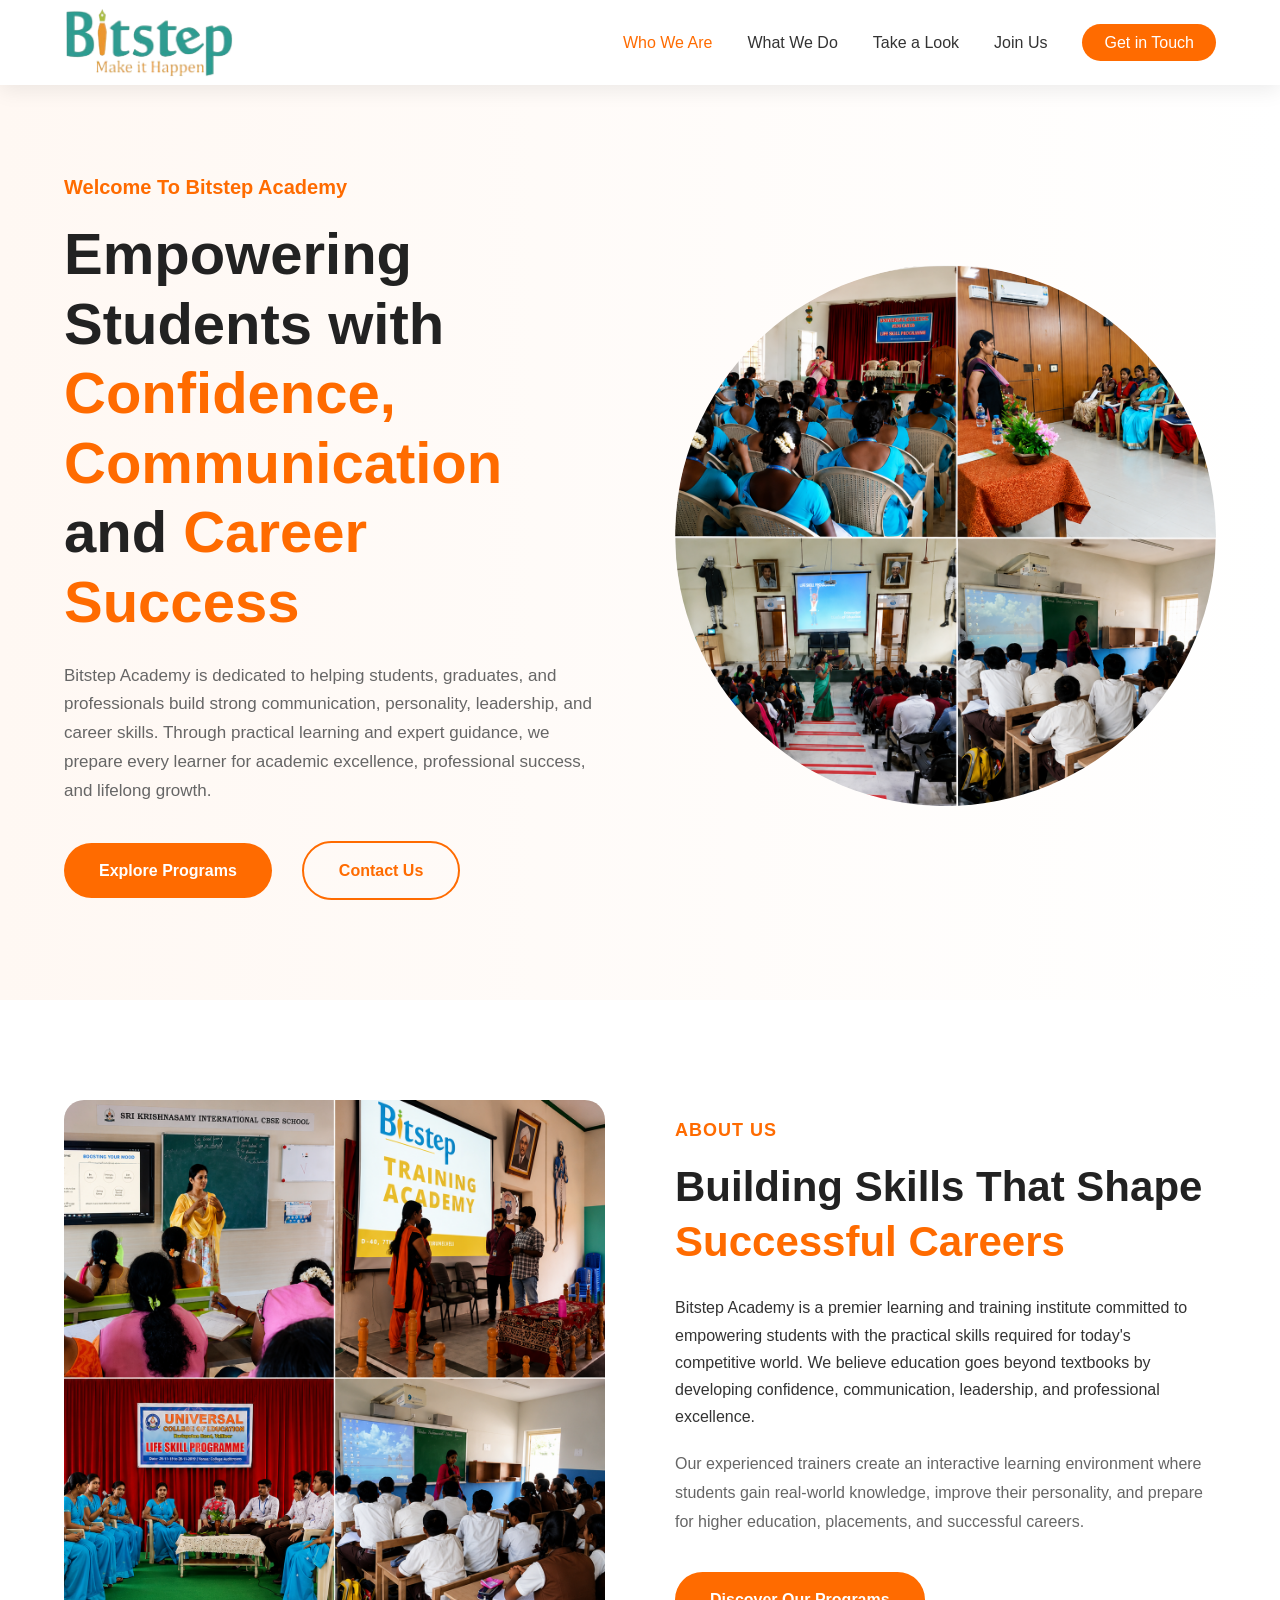
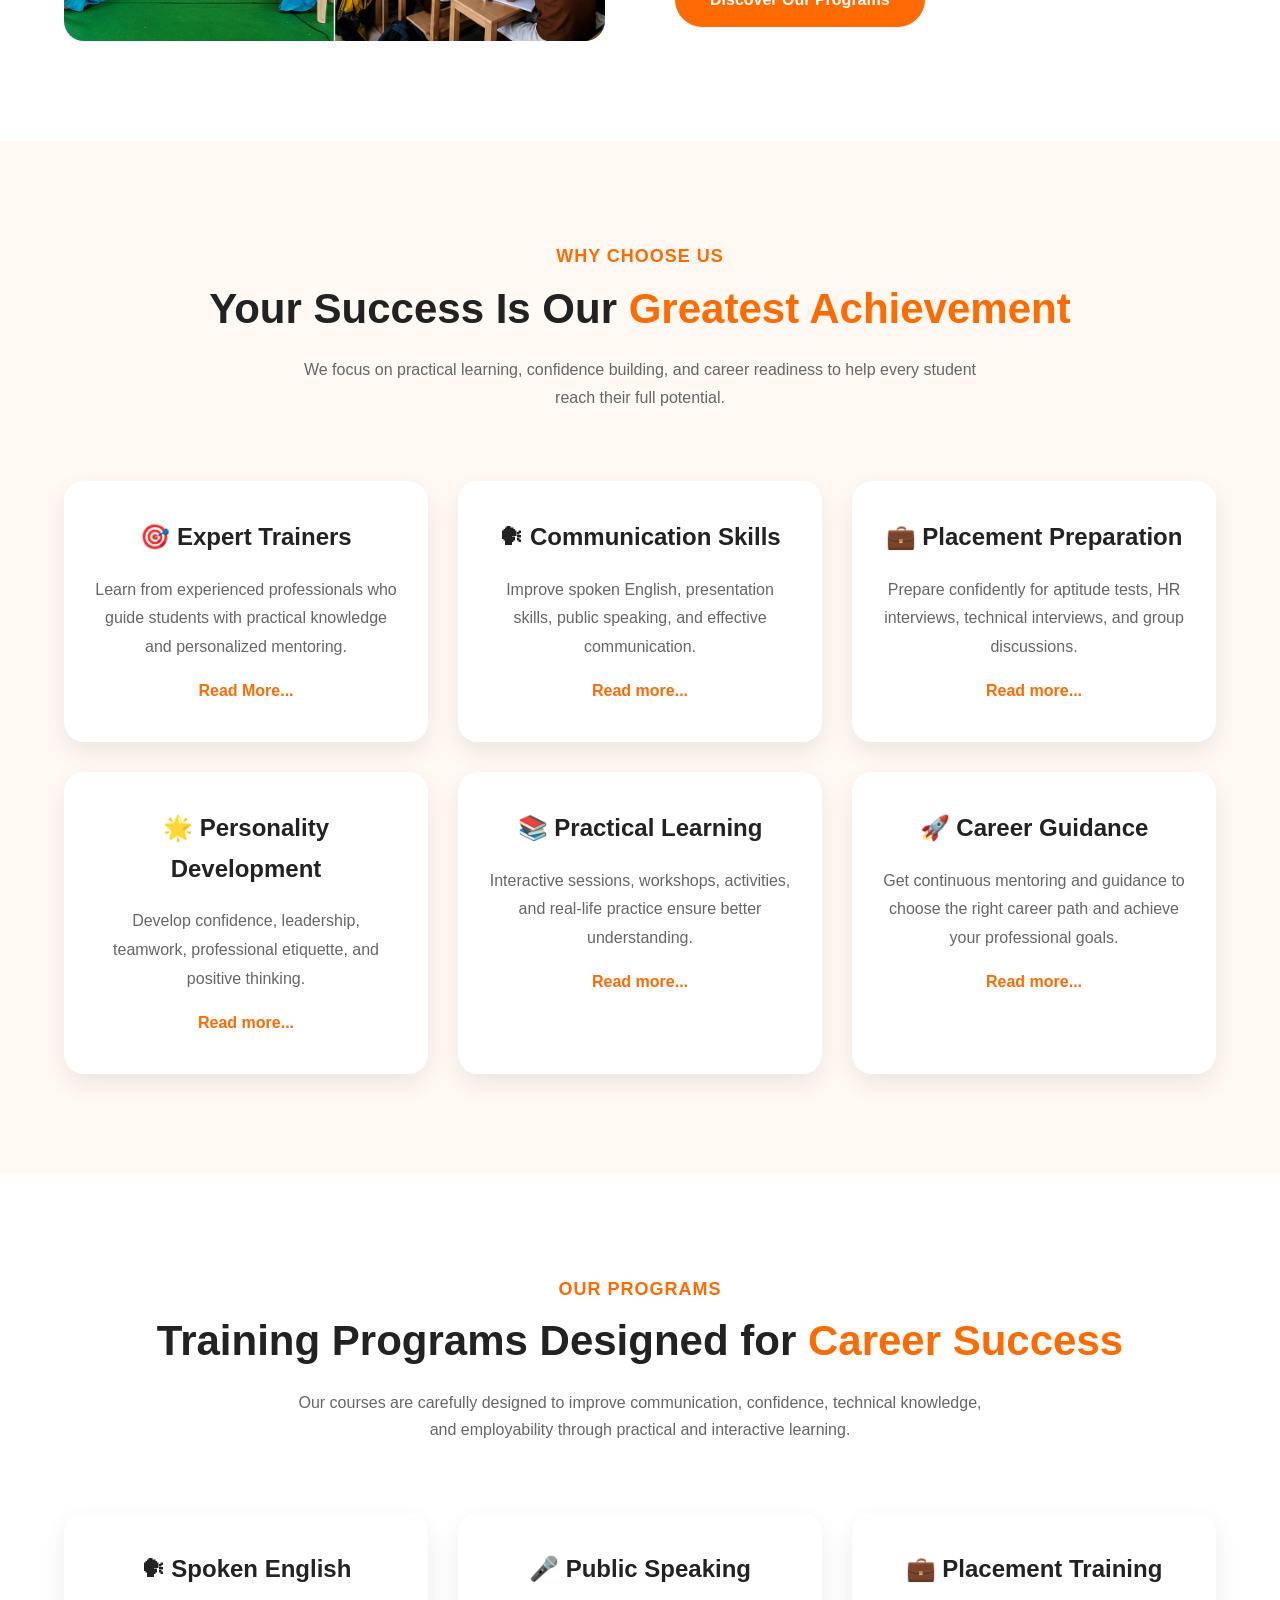
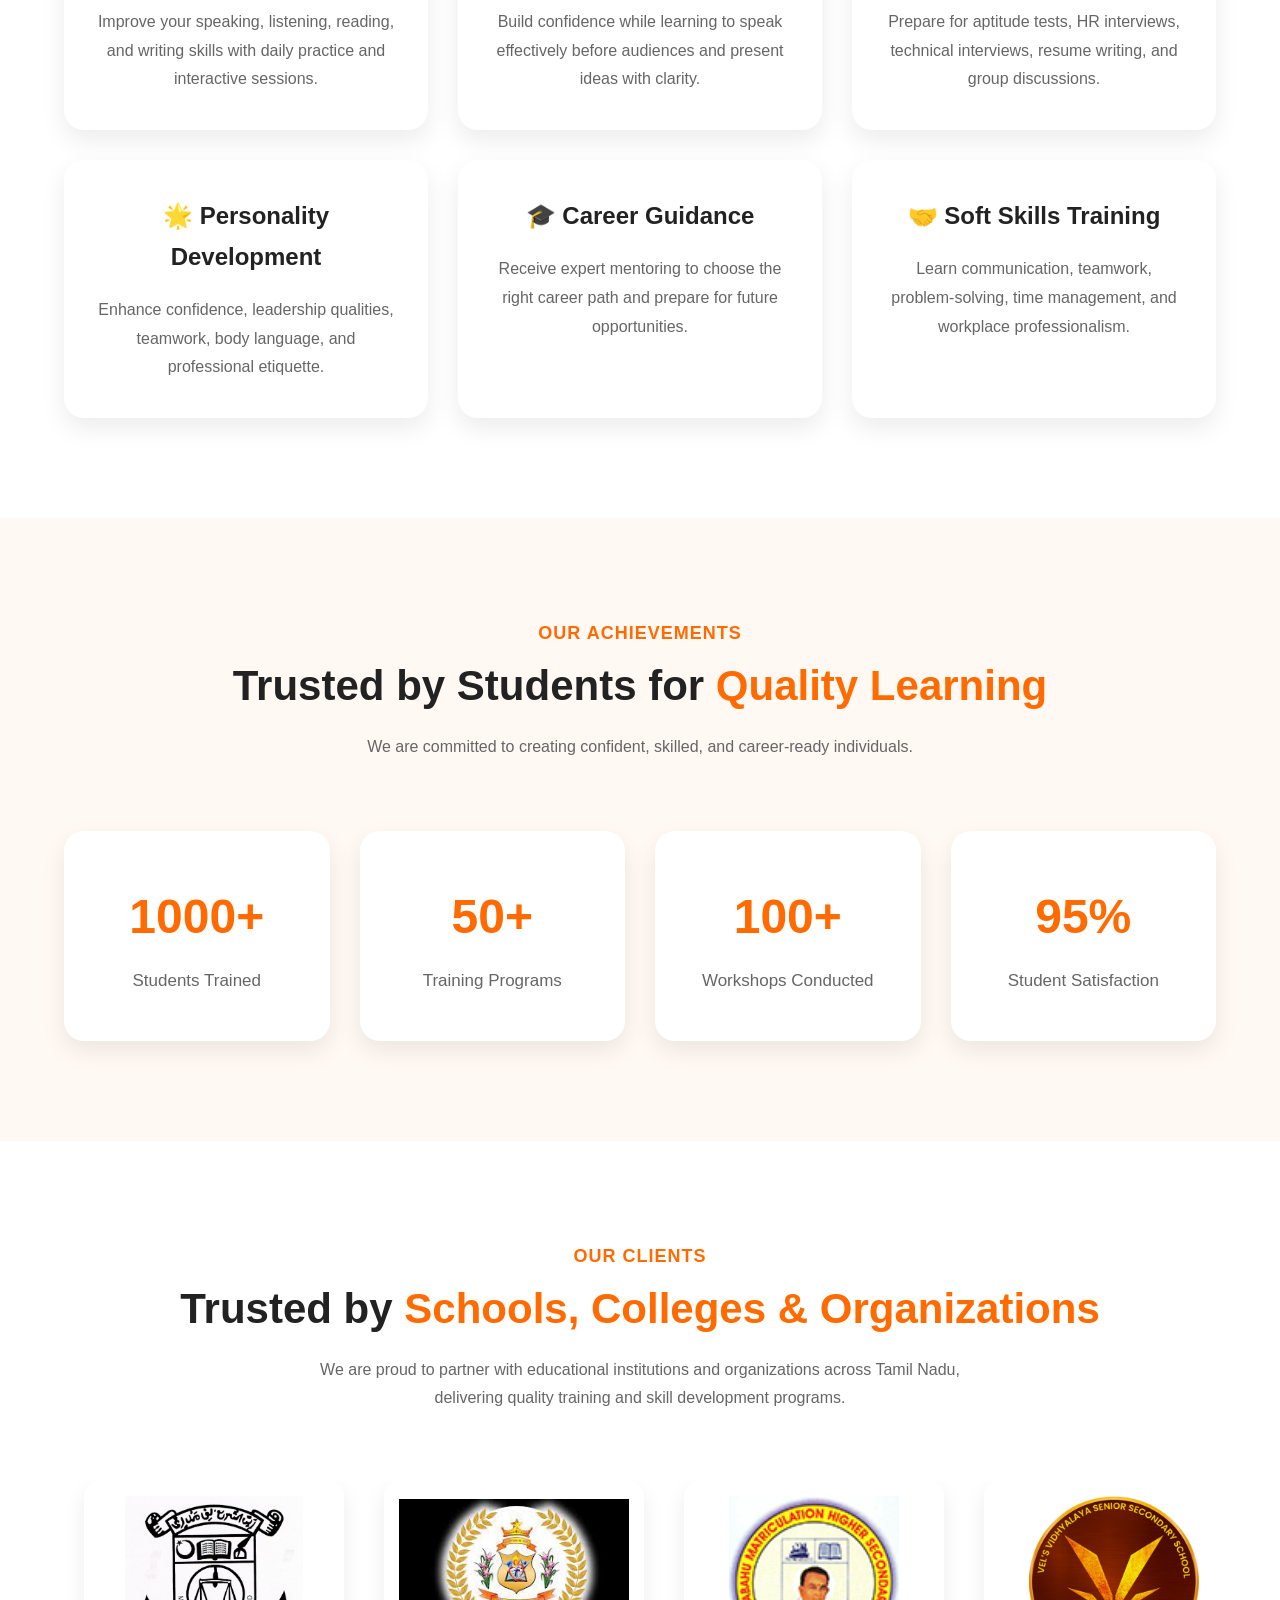
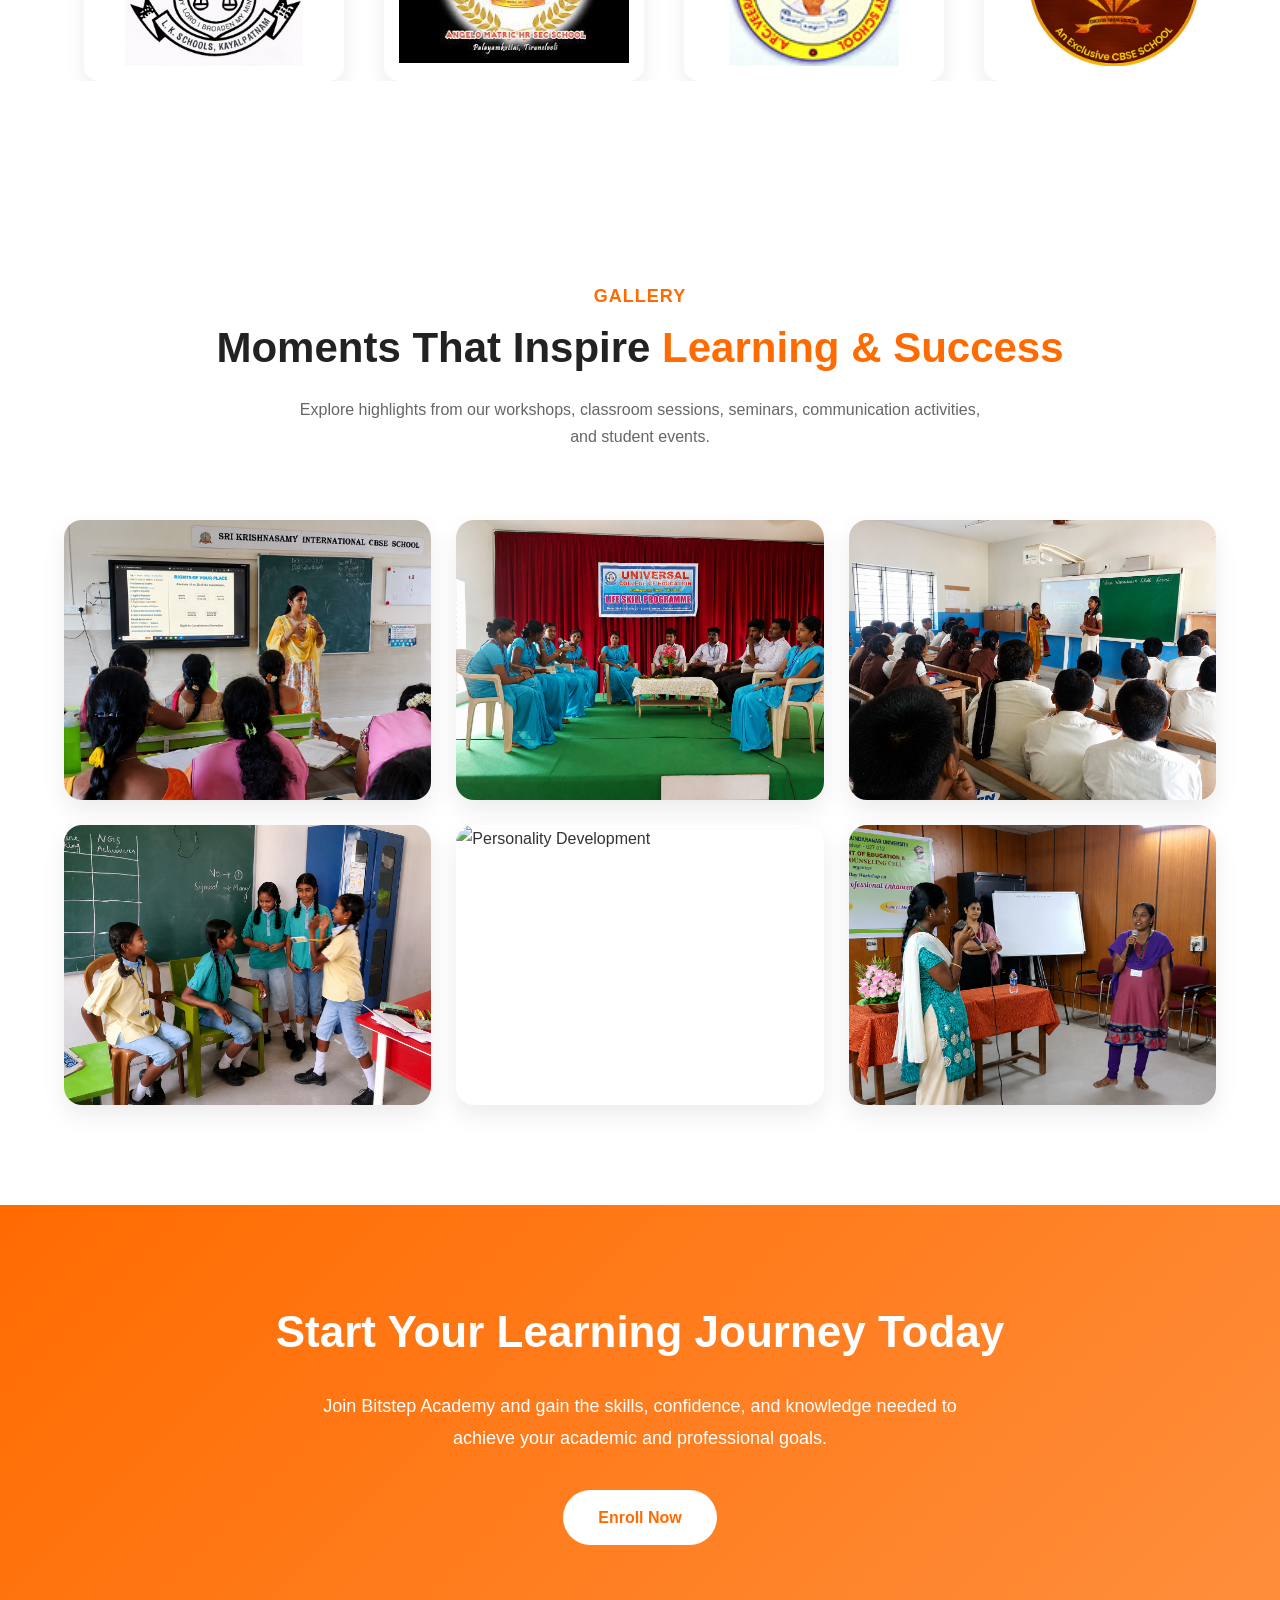
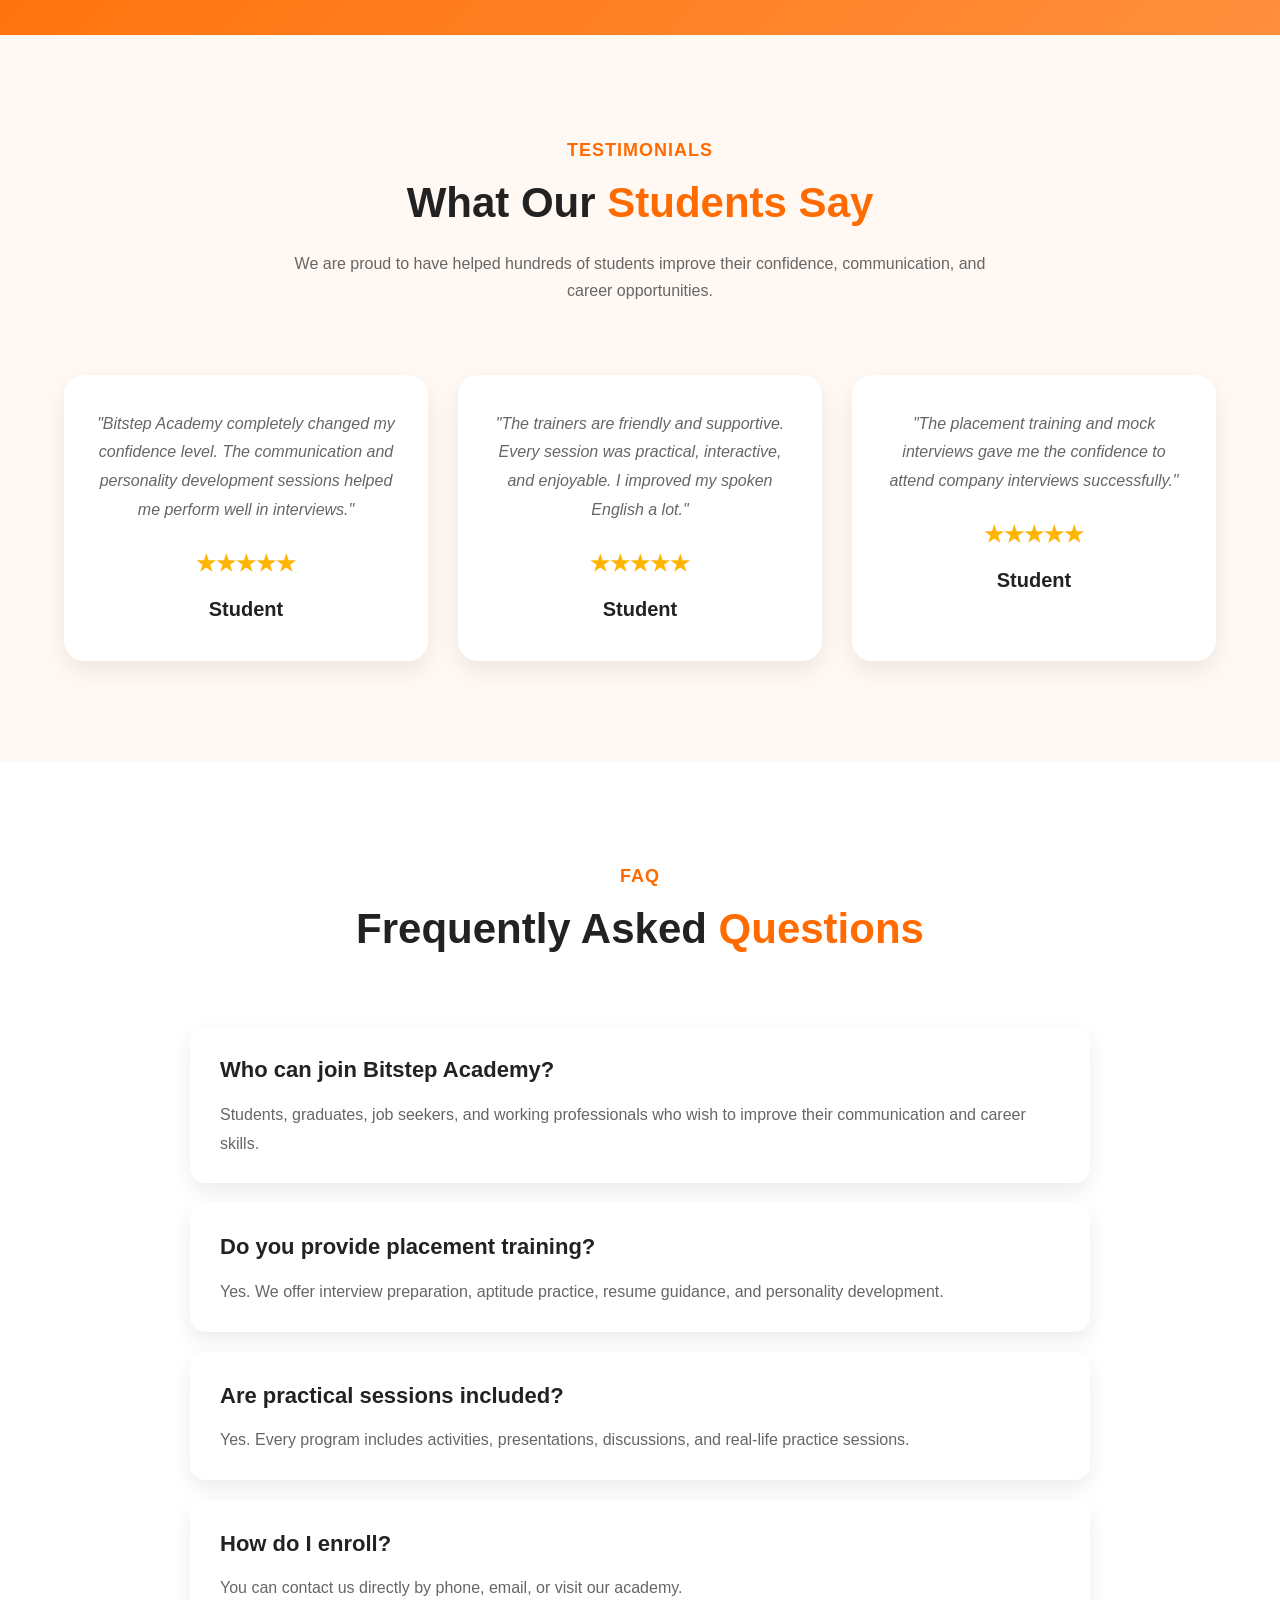
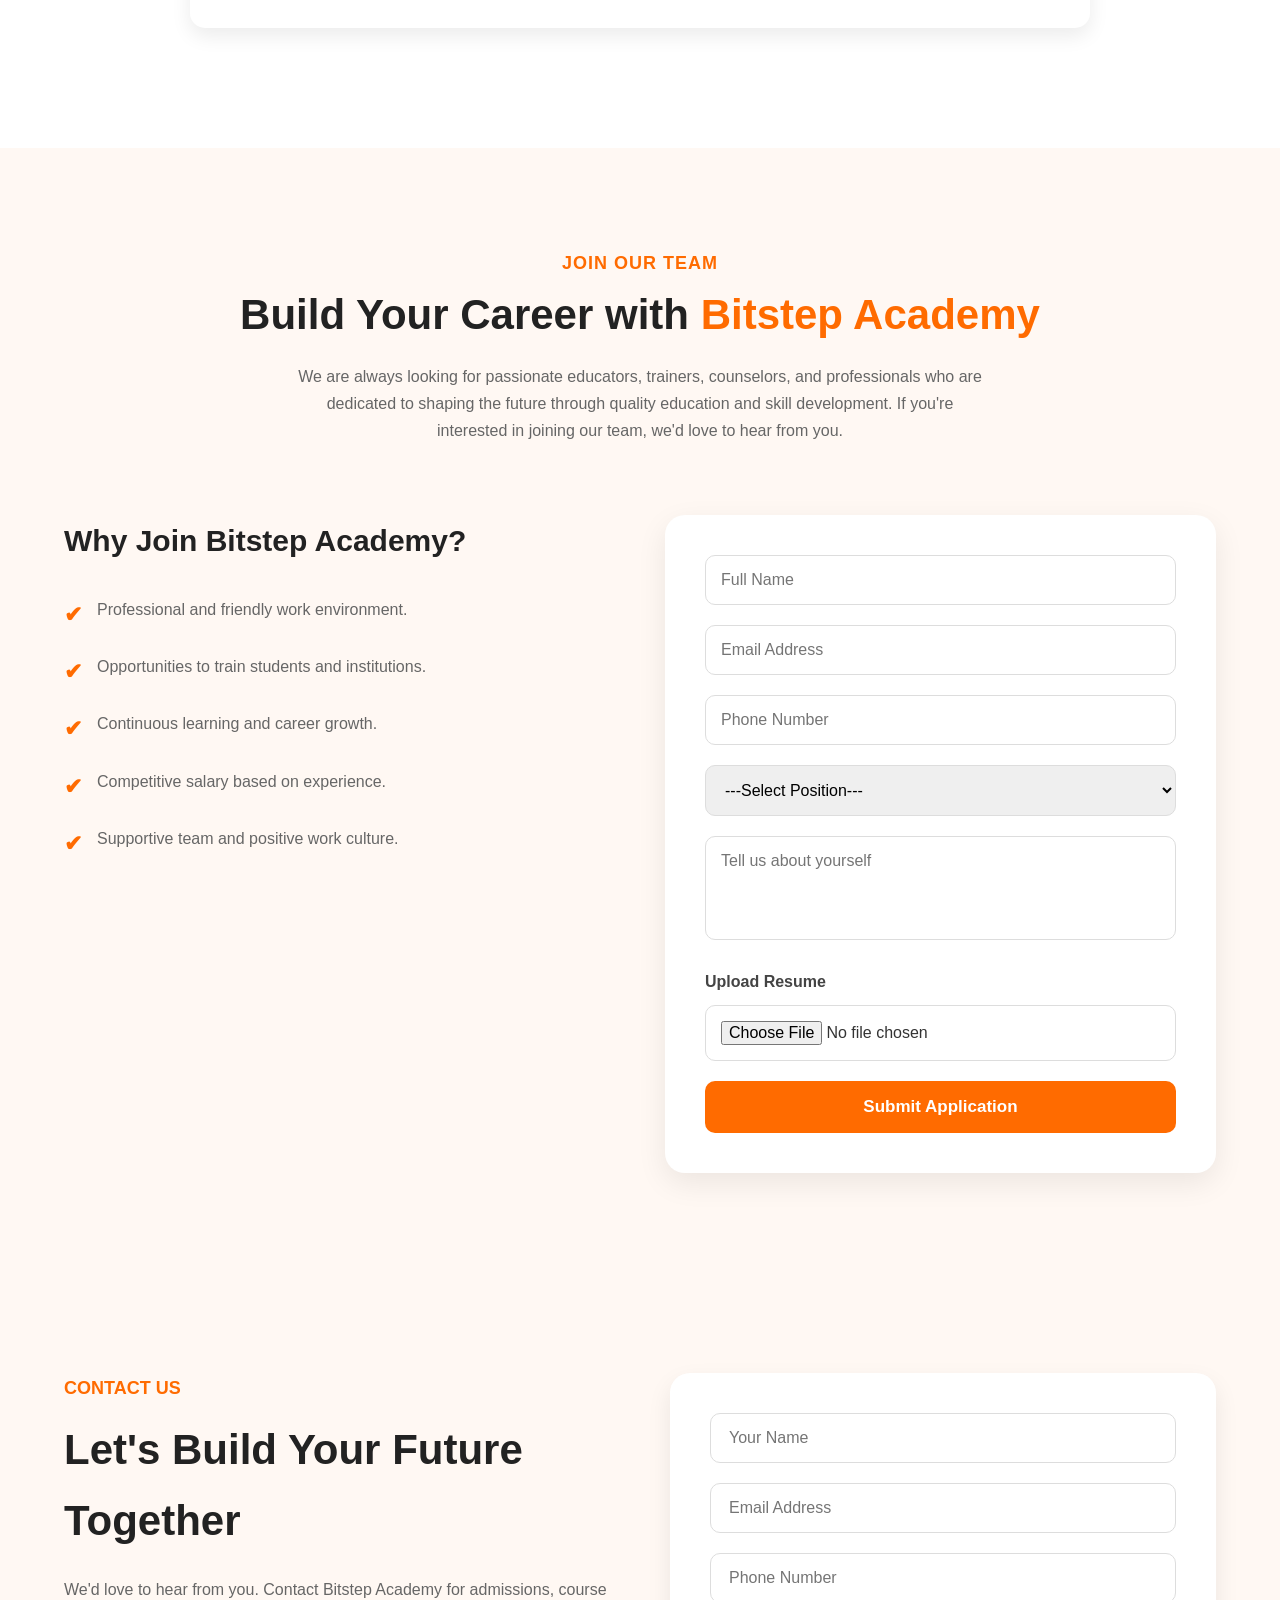
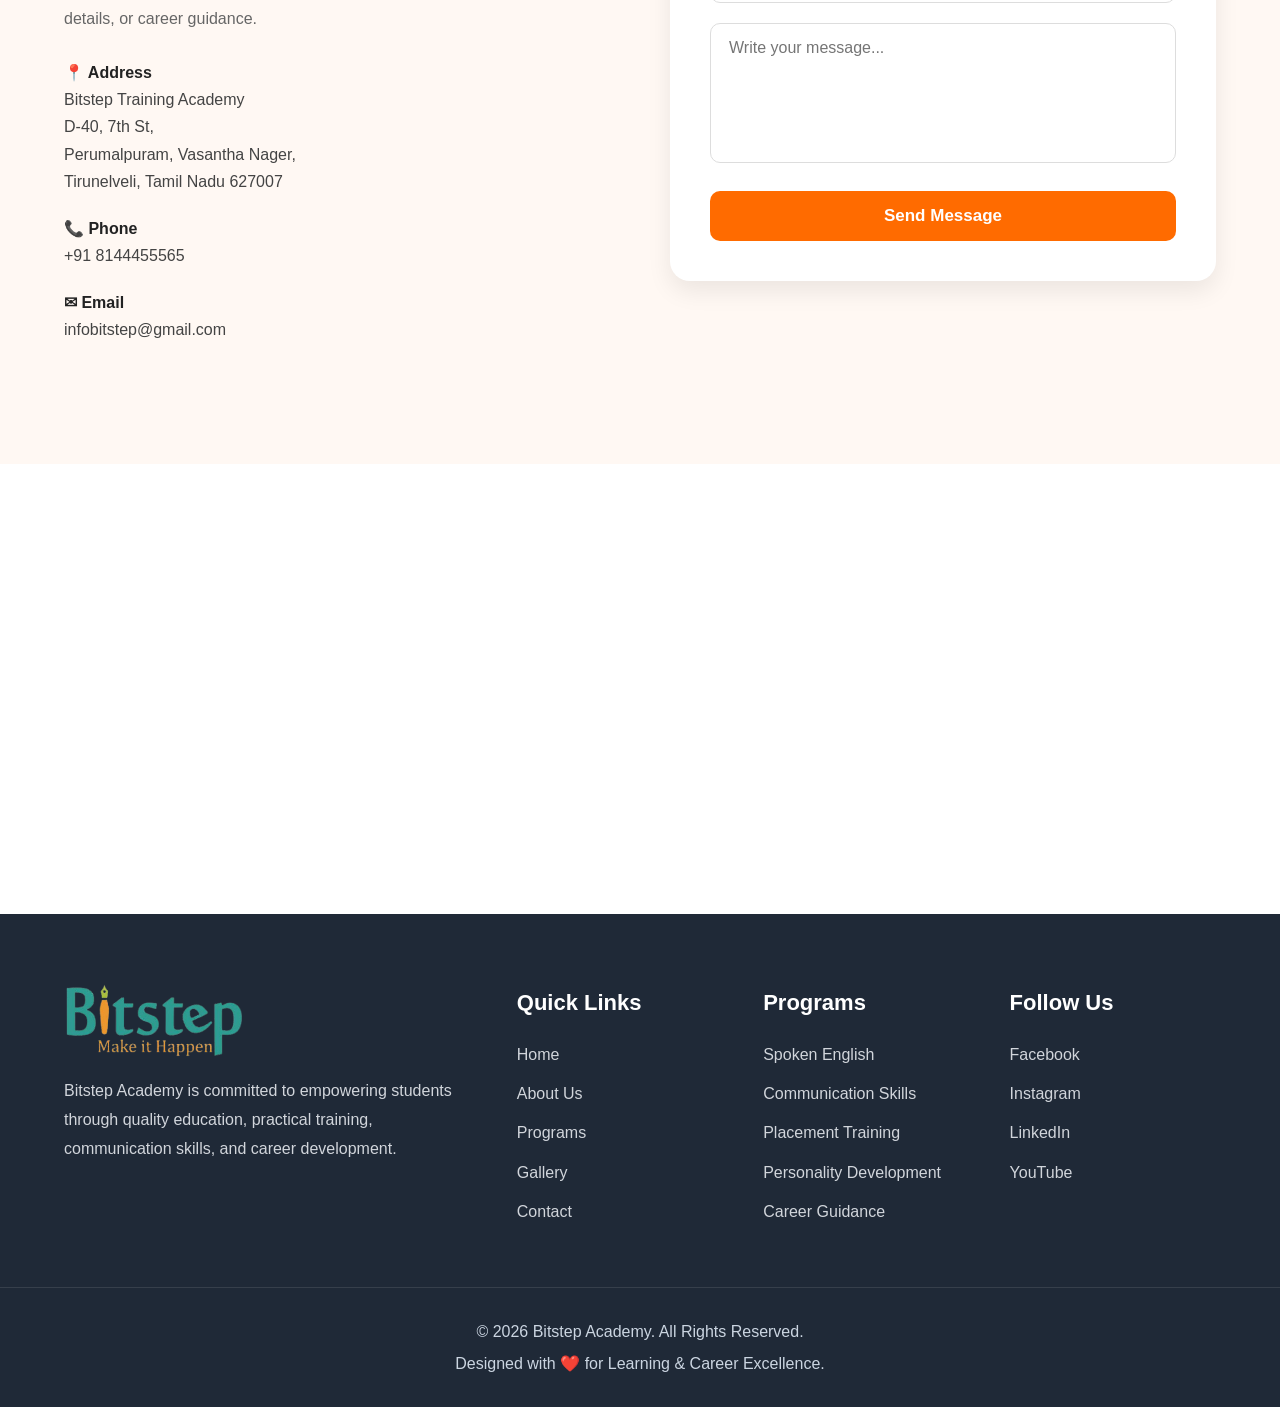
==== commit e86efb66: ":wq" ====
--- a/index.html
+++ b/index.html
@@ -119,7 +119,7 @@
 
                 <div class="service-grid">
 
-                    <a href="pages/trainers.html" class="service-card">
+                    <a href="pages/under.html" class="service-card">
 
                         <h3>🎯 Expert Trainers</h3>
 
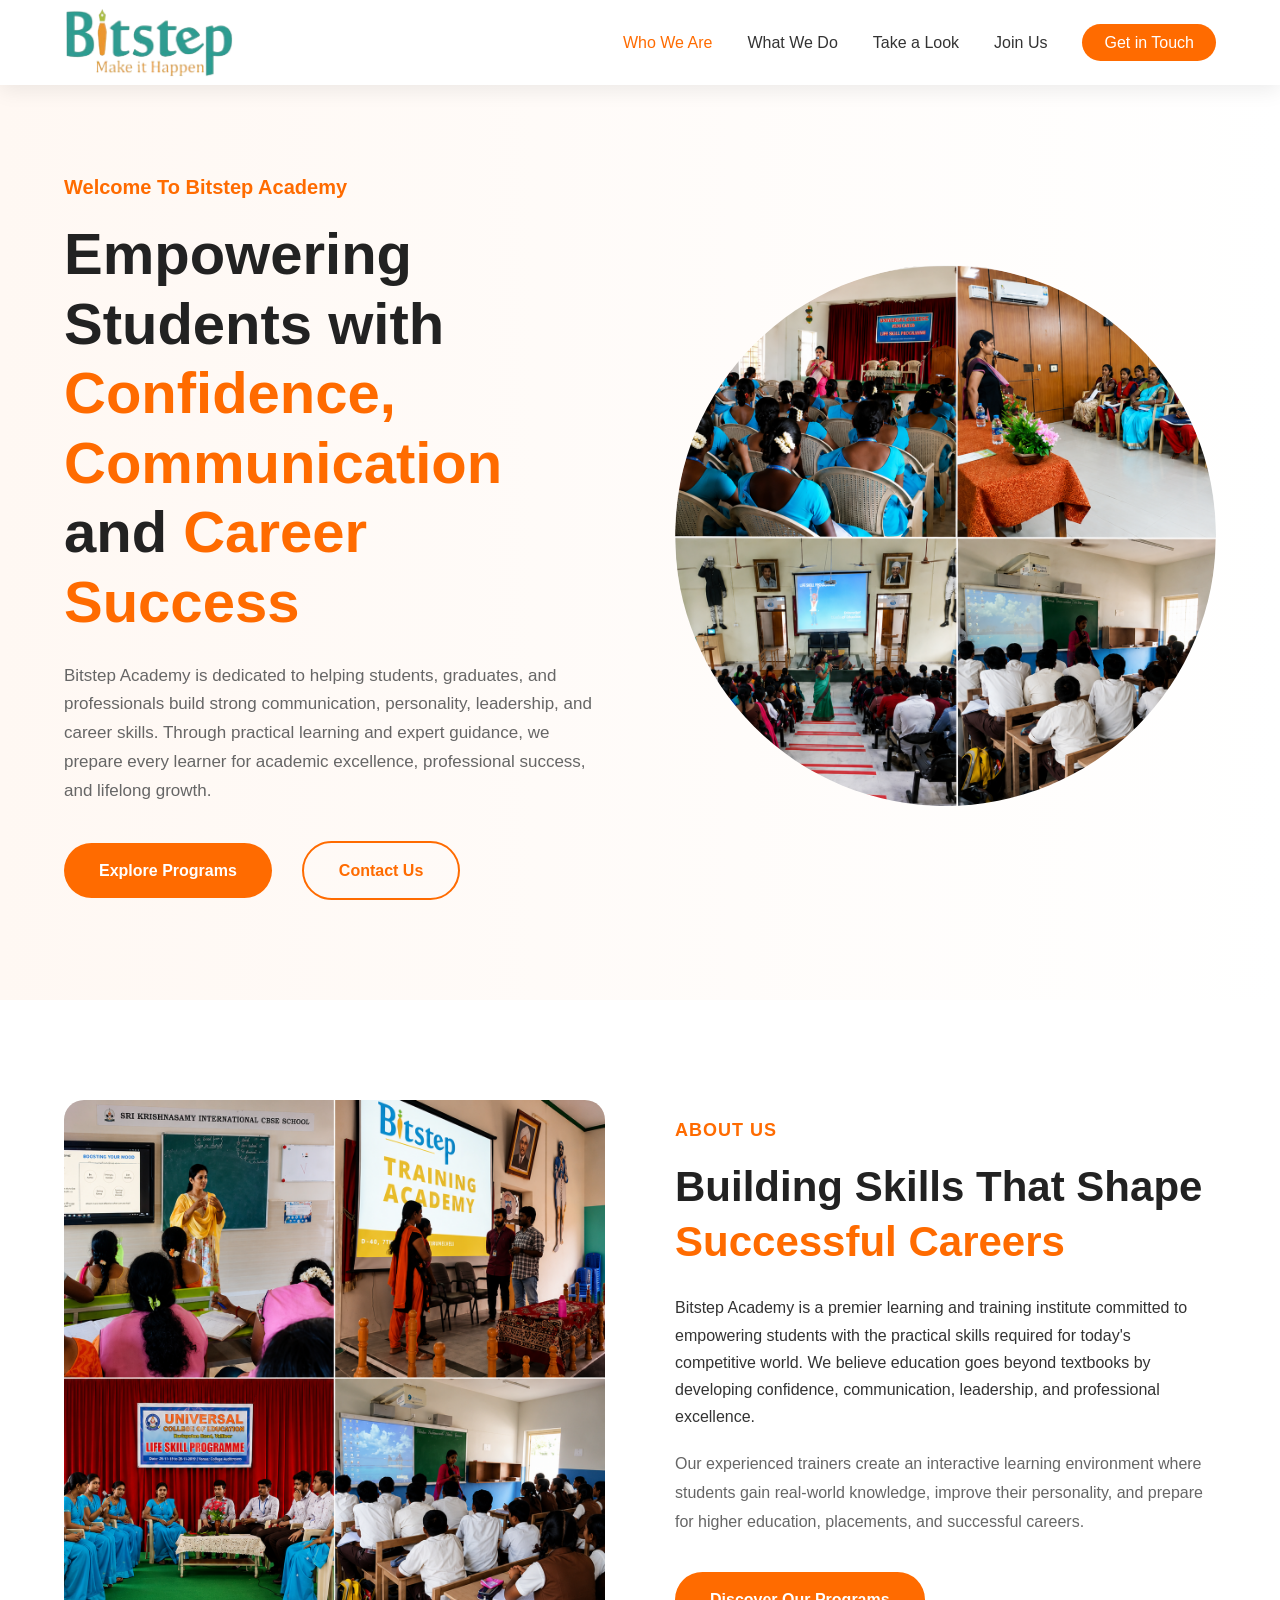
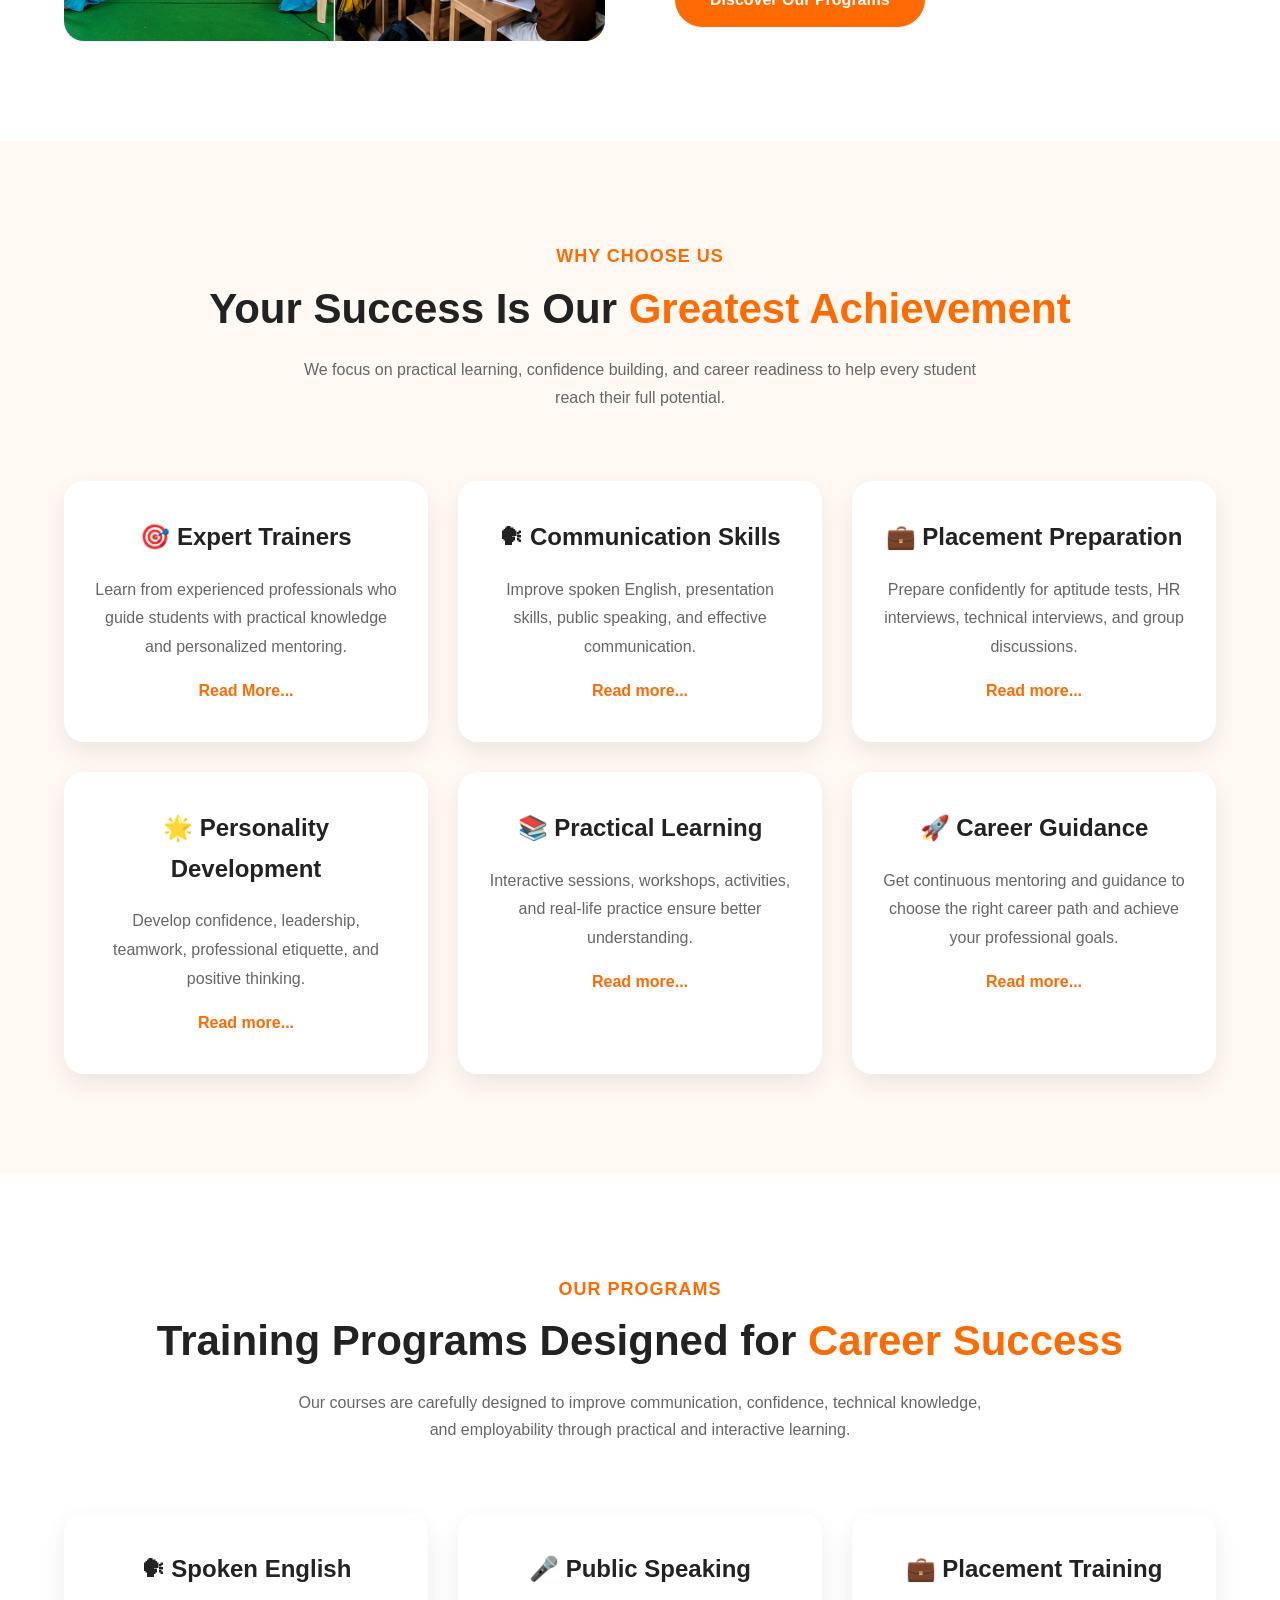
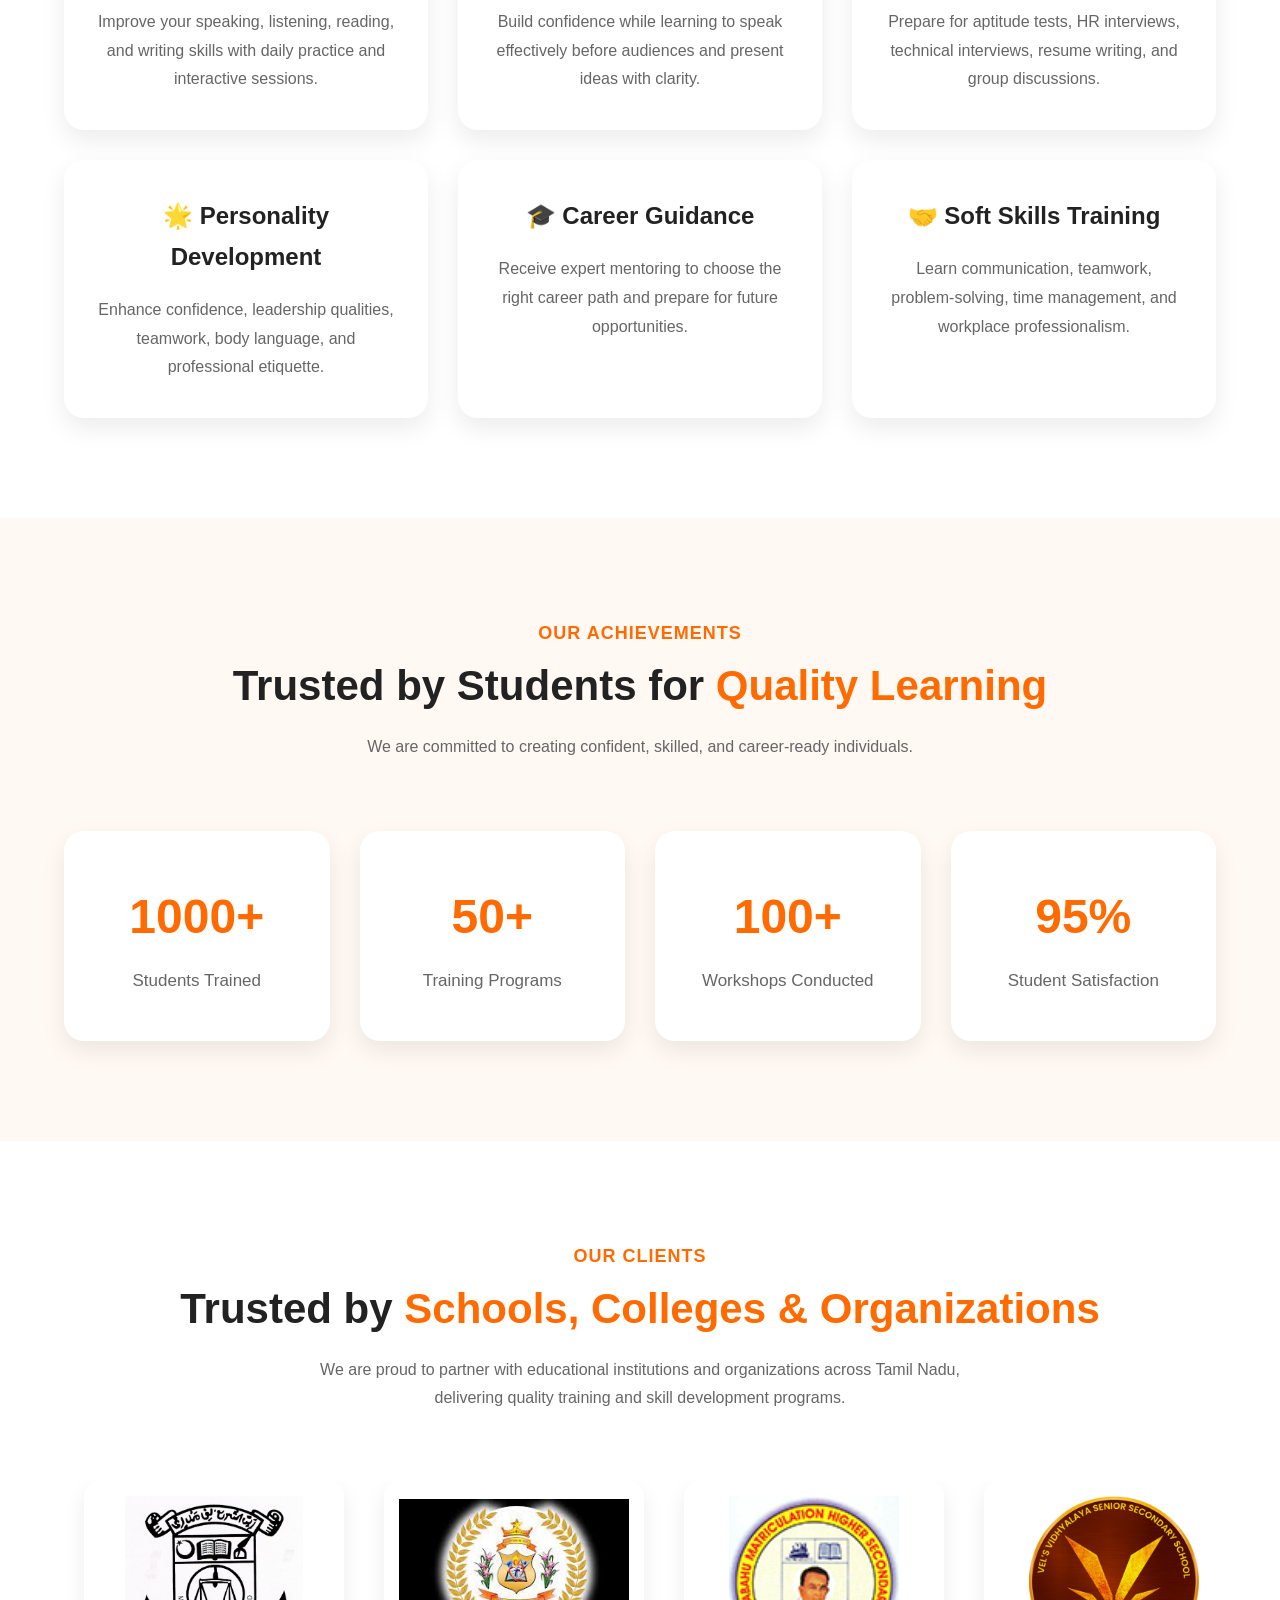
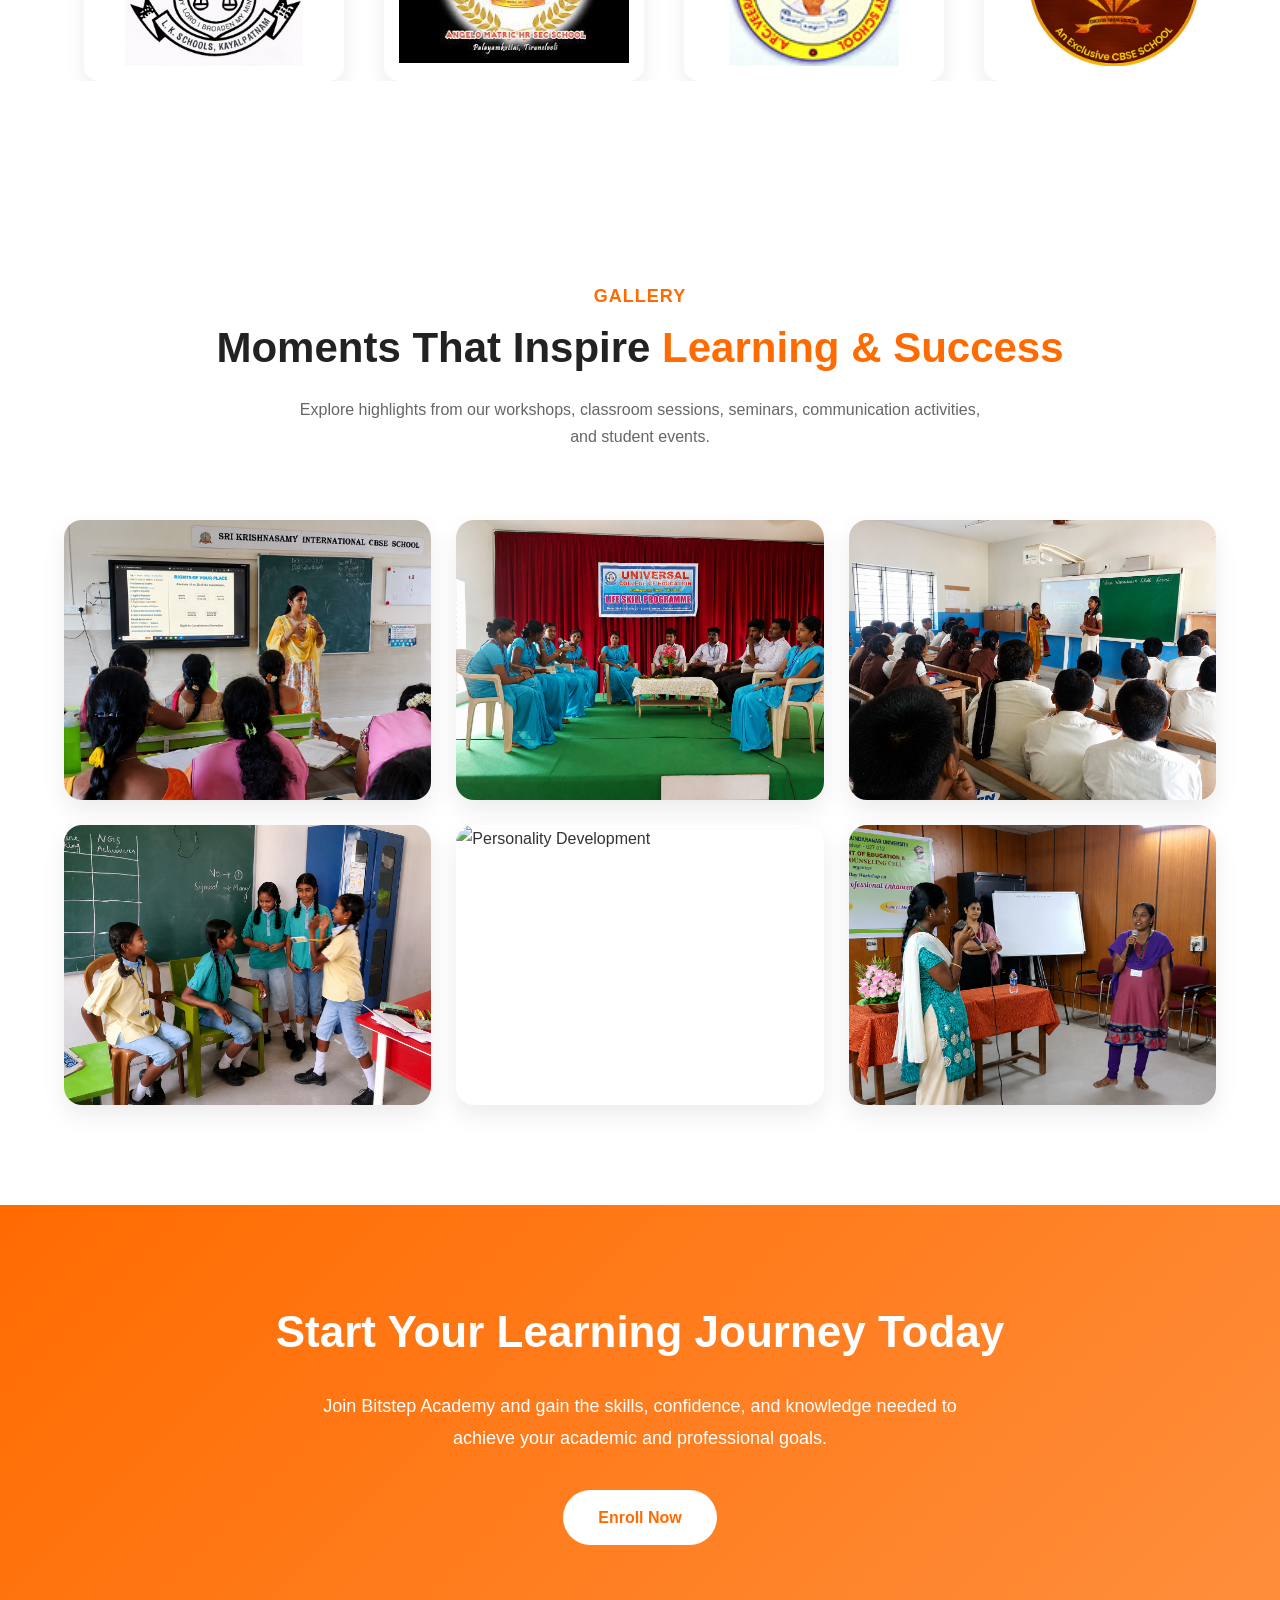
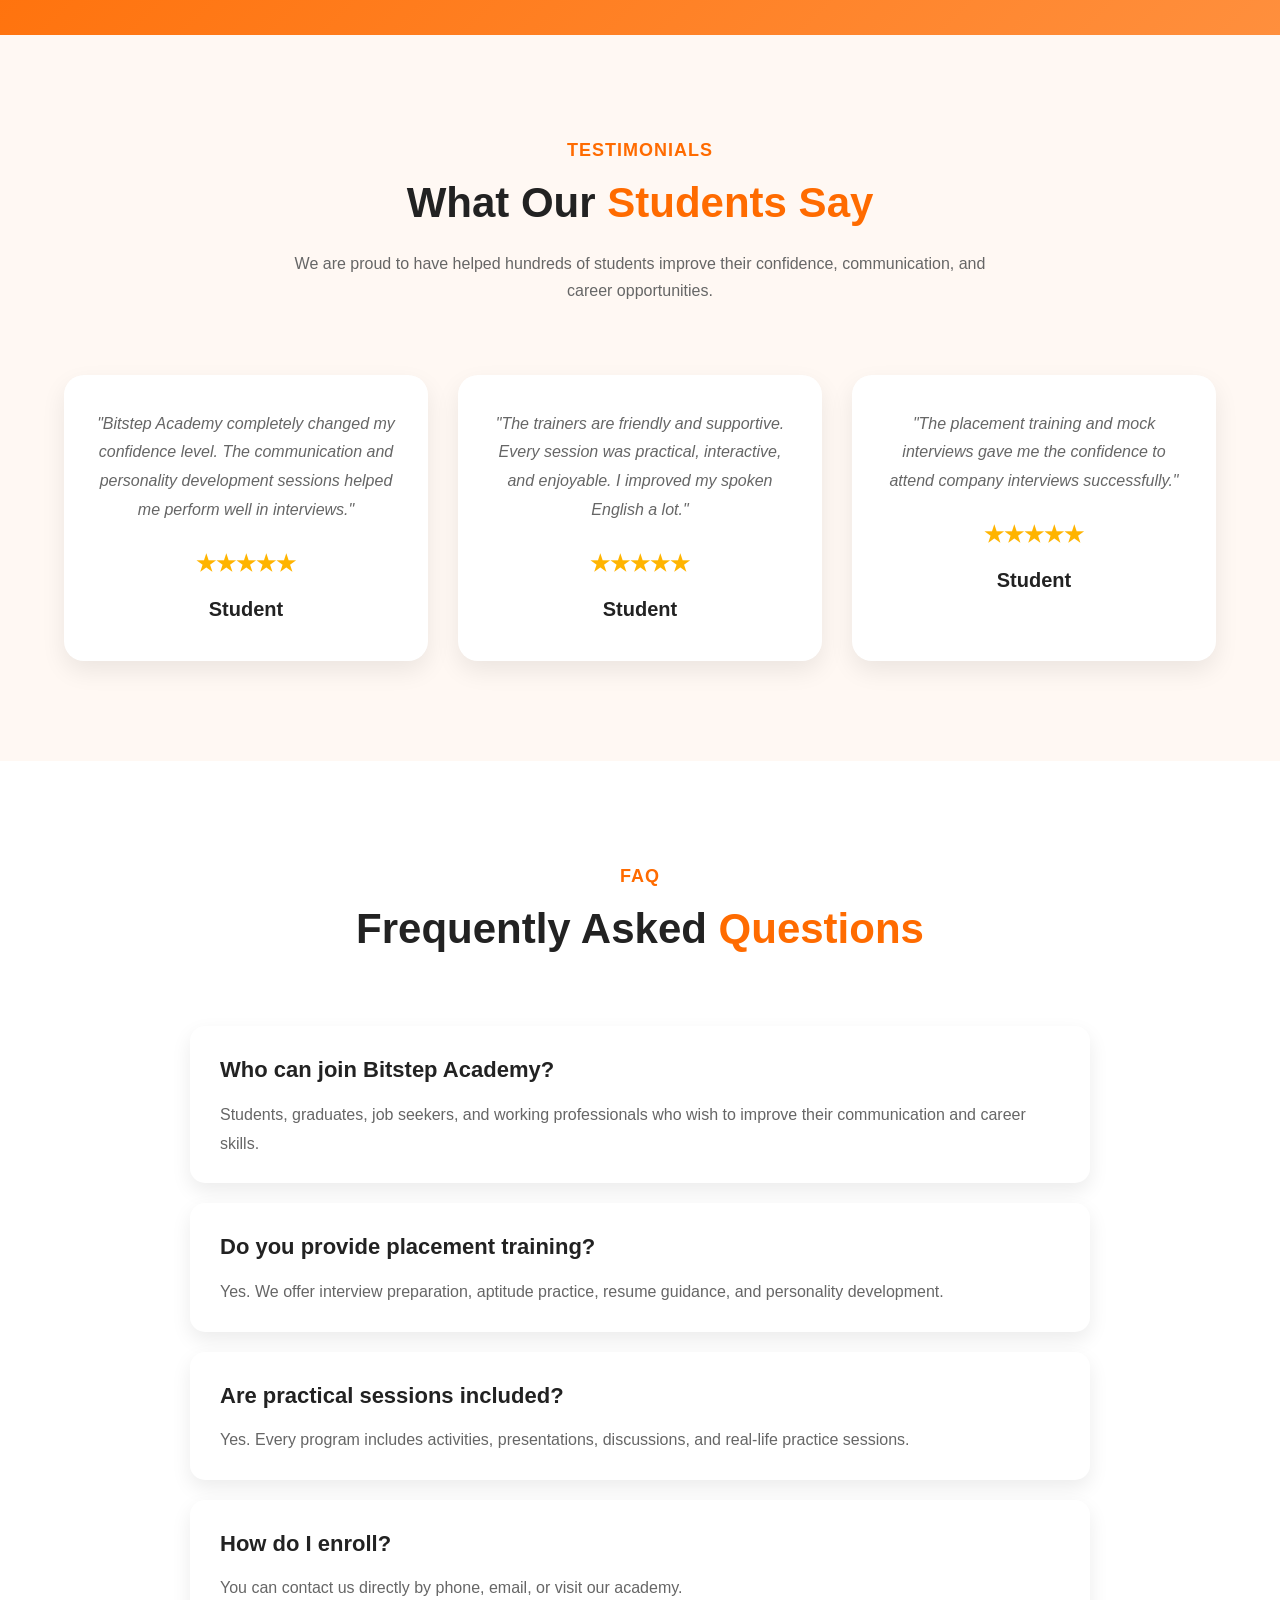
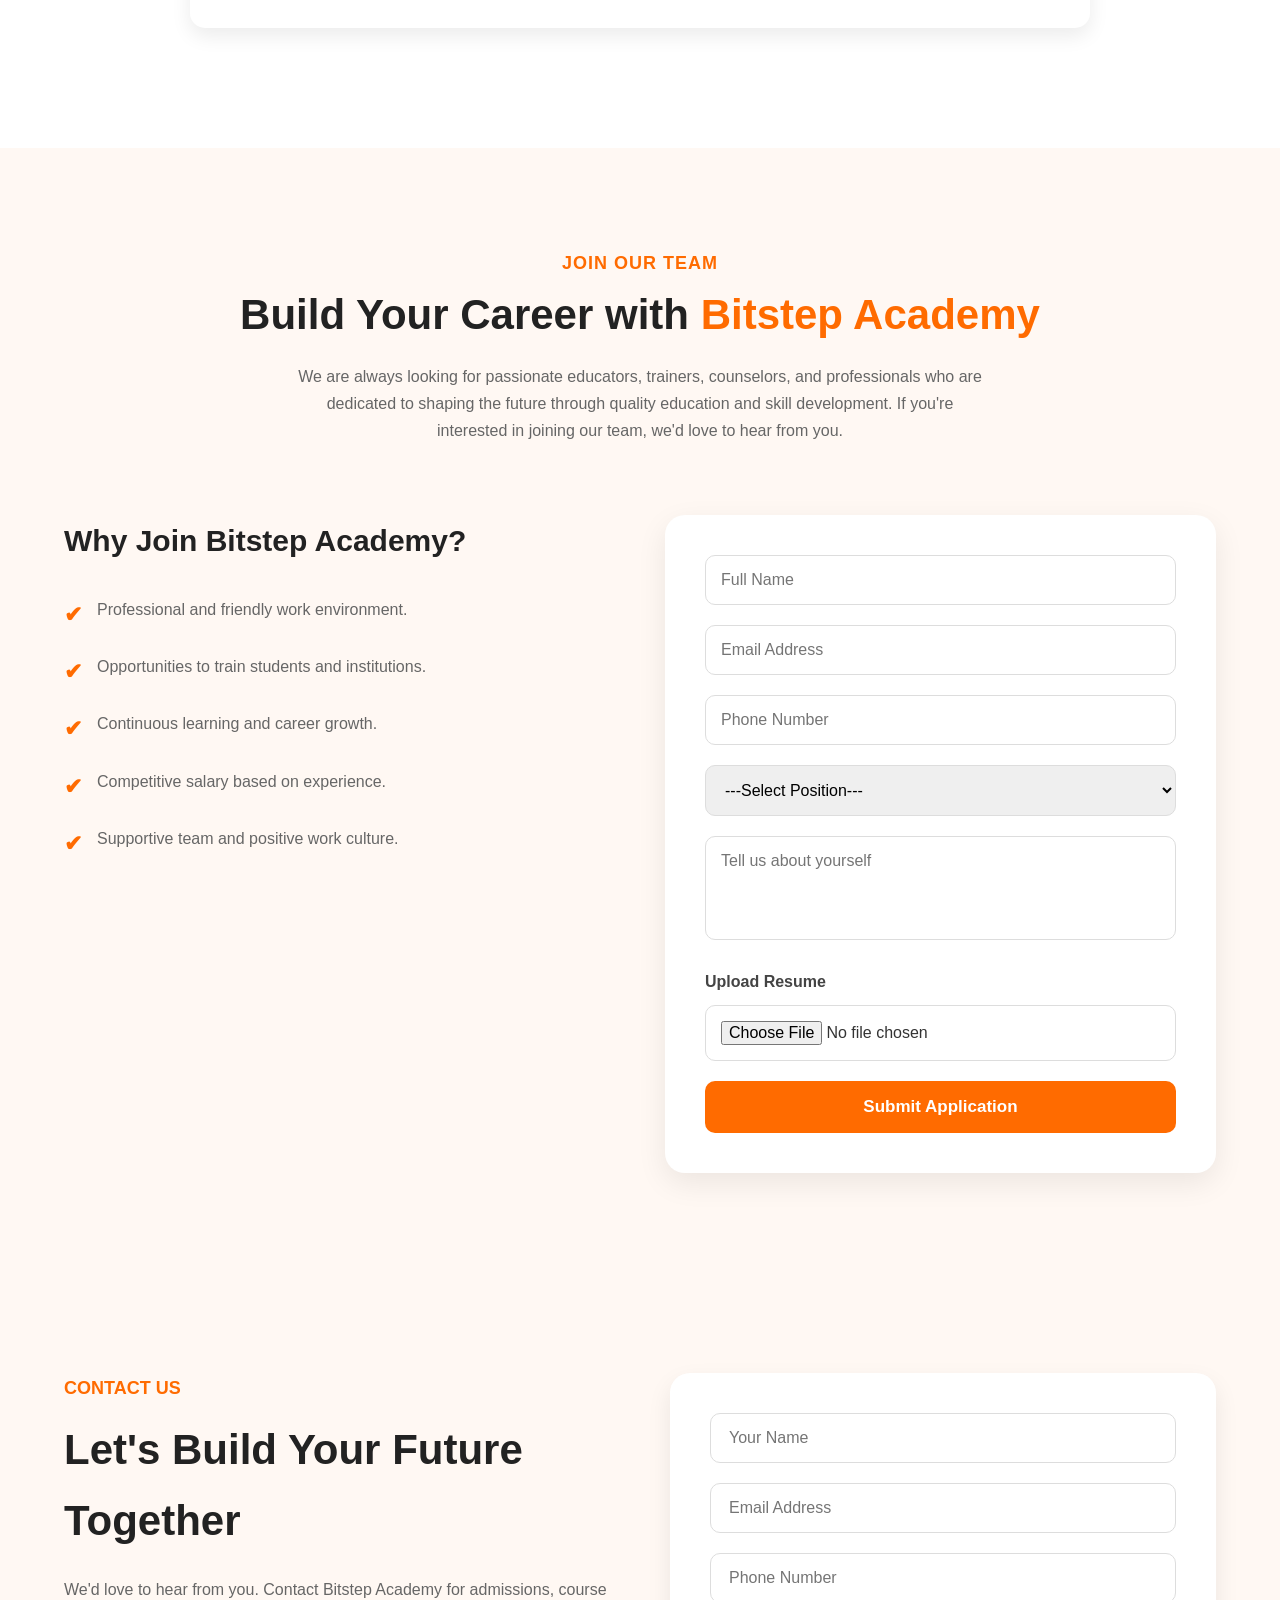
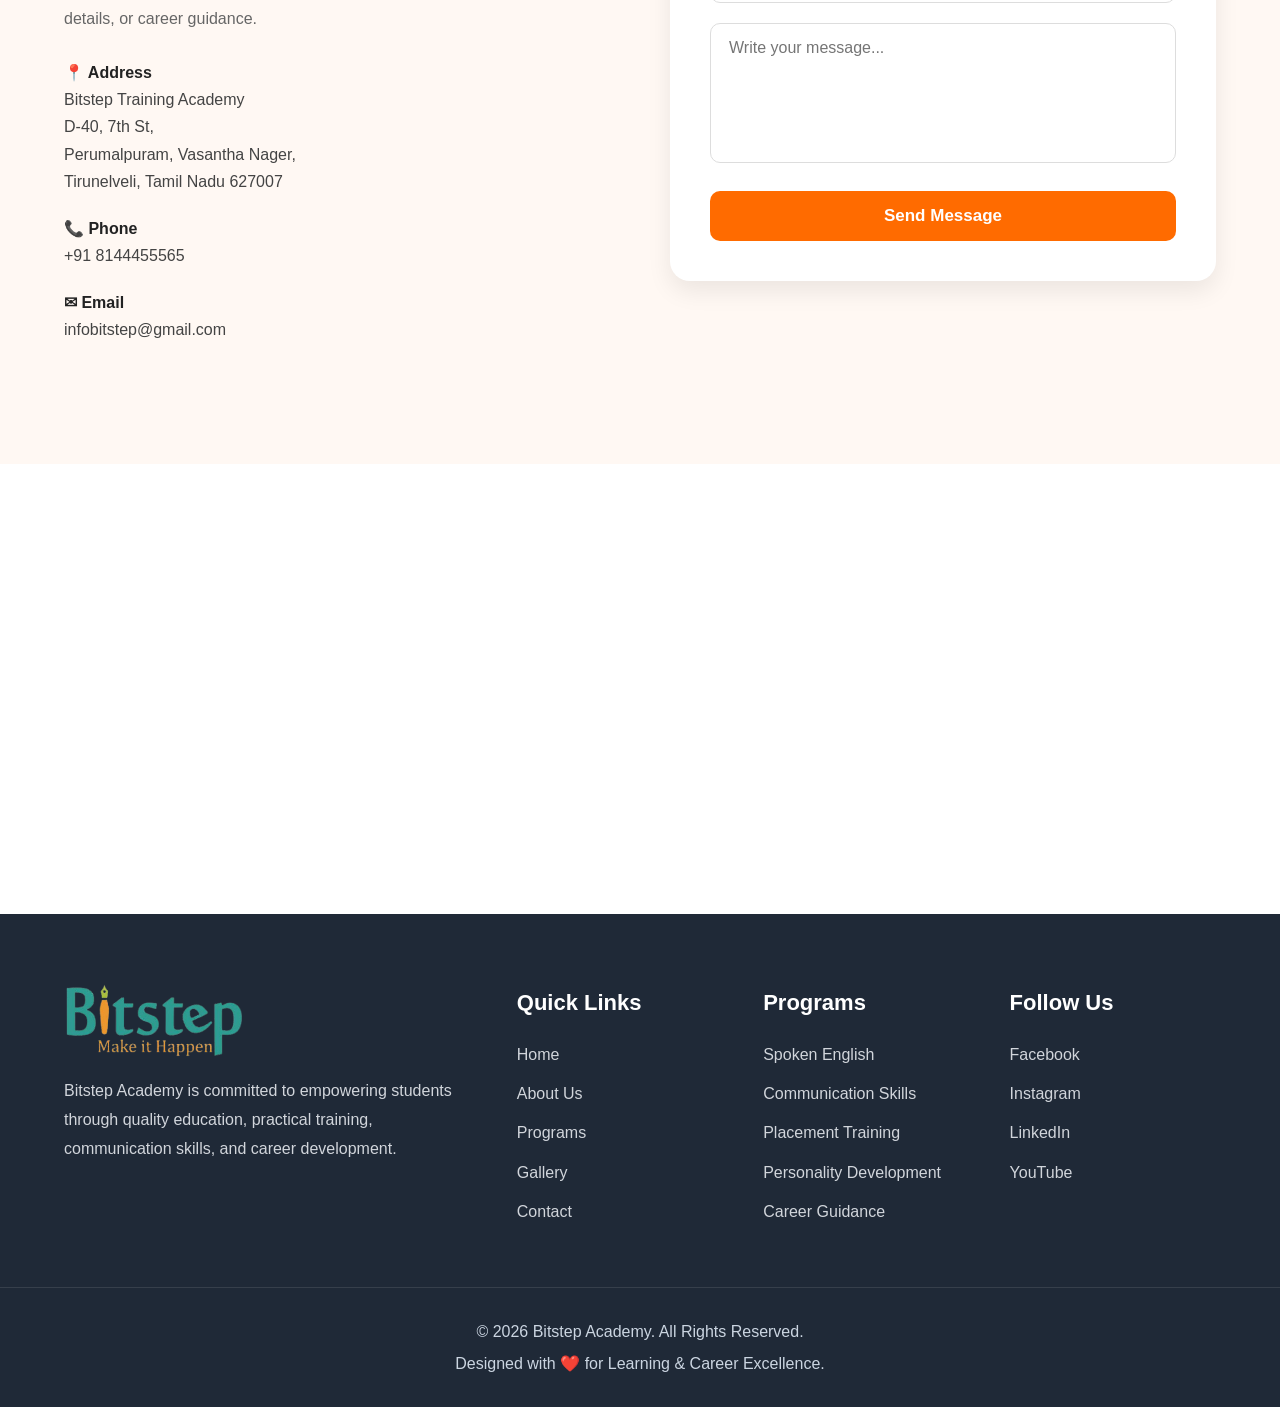
==== commit fcb7d41f: ":wq" ====
--- a/index.html
+++ b/index.html
@@ -119,7 +119,7 @@
 
                 <div class="service-grid">
 
-                    <a href="pages/under.html" class="service-card">
+                    <a href="pages/trainers.html" class="service-card">
 
                         <h3>🎯 Expert Trainers</h3>
 
@@ -133,7 +133,7 @@
 
                     </a>
 
-                    <a href="#" class="service-card">
+                    <a href="pages/under.html" class="service-card">
 
                         <h3>🗣 Communication Skills</h3>
 
@@ -146,7 +146,7 @@
 
                     </a>
 
-                    <a href="#" class="service-card">
+                    <a href="pages/under.html" class="service-card">
 
                         <h3>💼 Placement Preparation</h3>
 
@@ -160,7 +160,7 @@
 
                     </a>
 
-                    <a href="#" class="service-card">
+                    <a href="pages/under.html" class="service-card">
 
                         <h3>🌟 Personality Development</h3>
 
@@ -174,7 +174,7 @@
 
                     </a>
 
-                    <a href="#" class="service-card">
+                    <a href="pages/under.html" class="service-card">
 
                         <h3>📚 Practical Learning</h3>
 
@@ -188,7 +188,7 @@
 
                     </a>
 
-                    <a href="#" class="service-card">
+                    <a href="pages/under.html" class="service-card">
 
                         <h3>🚀 Career Guidance</h3>
 
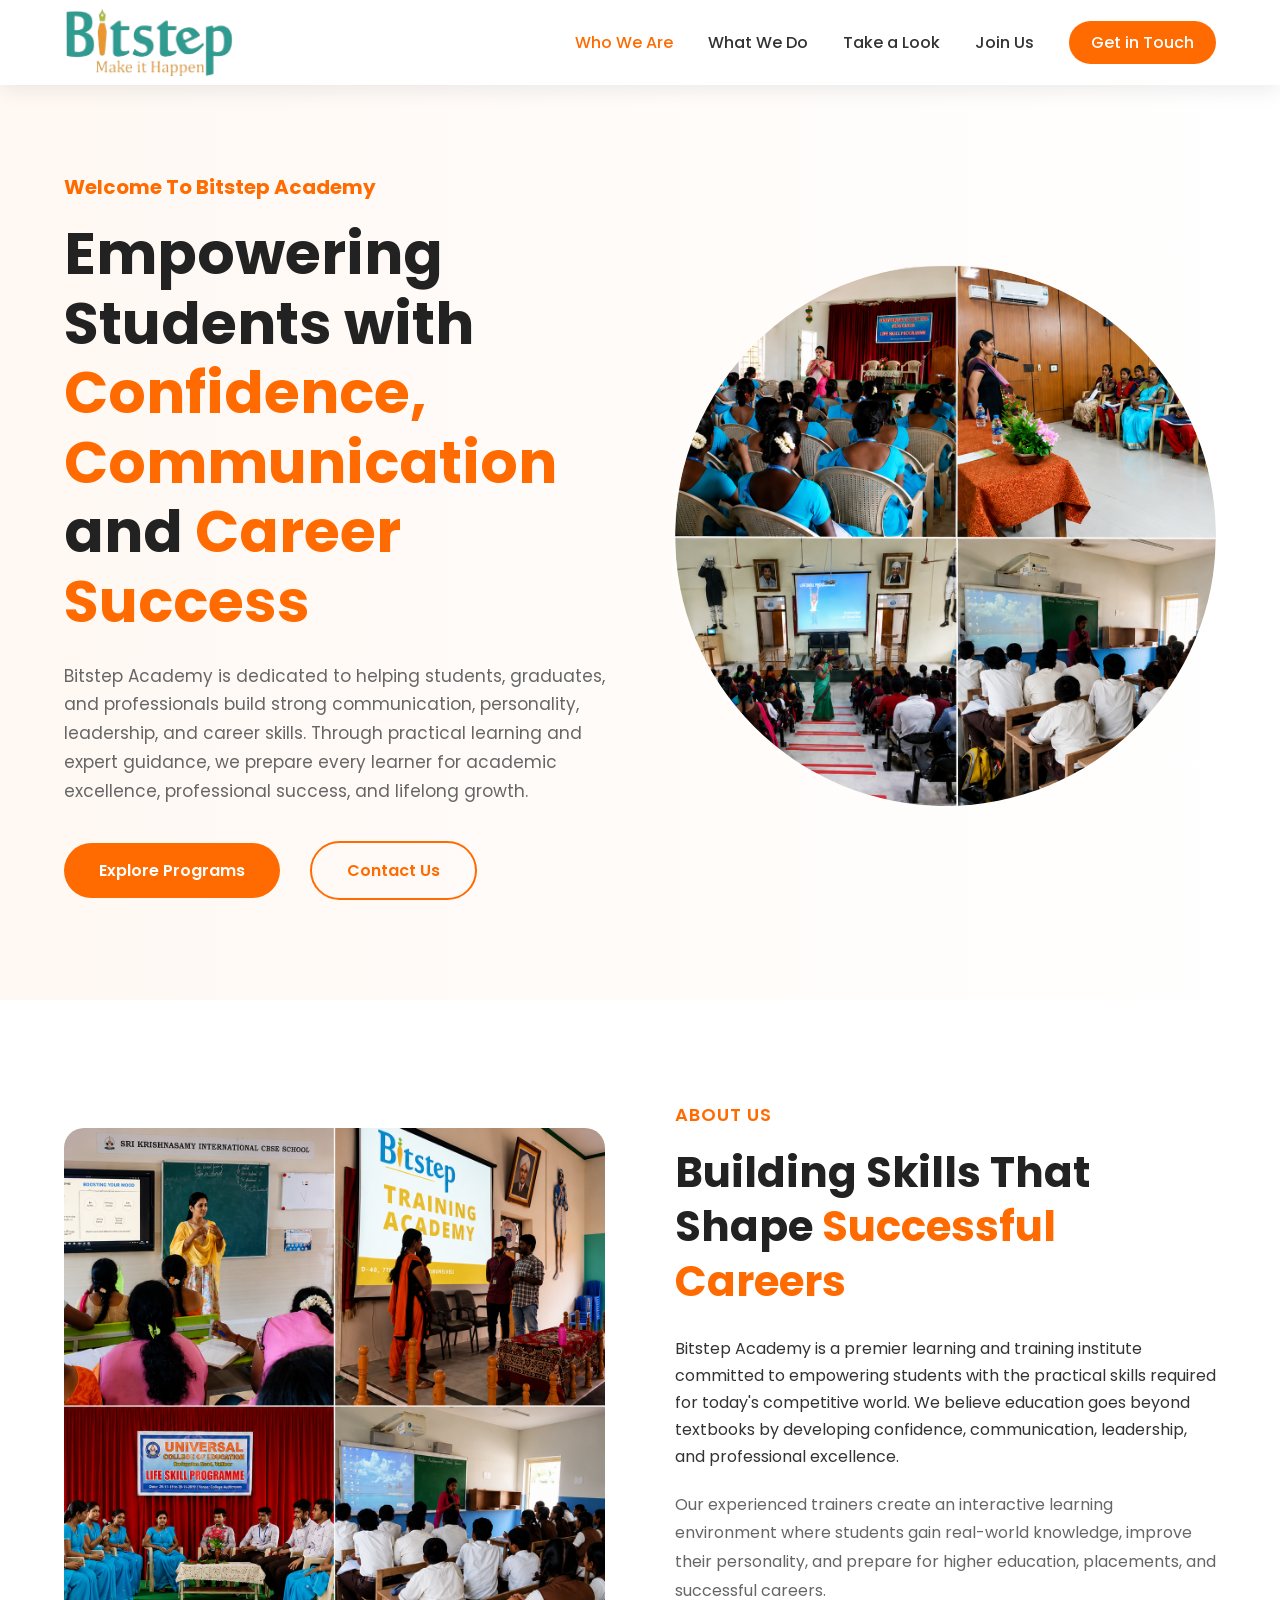
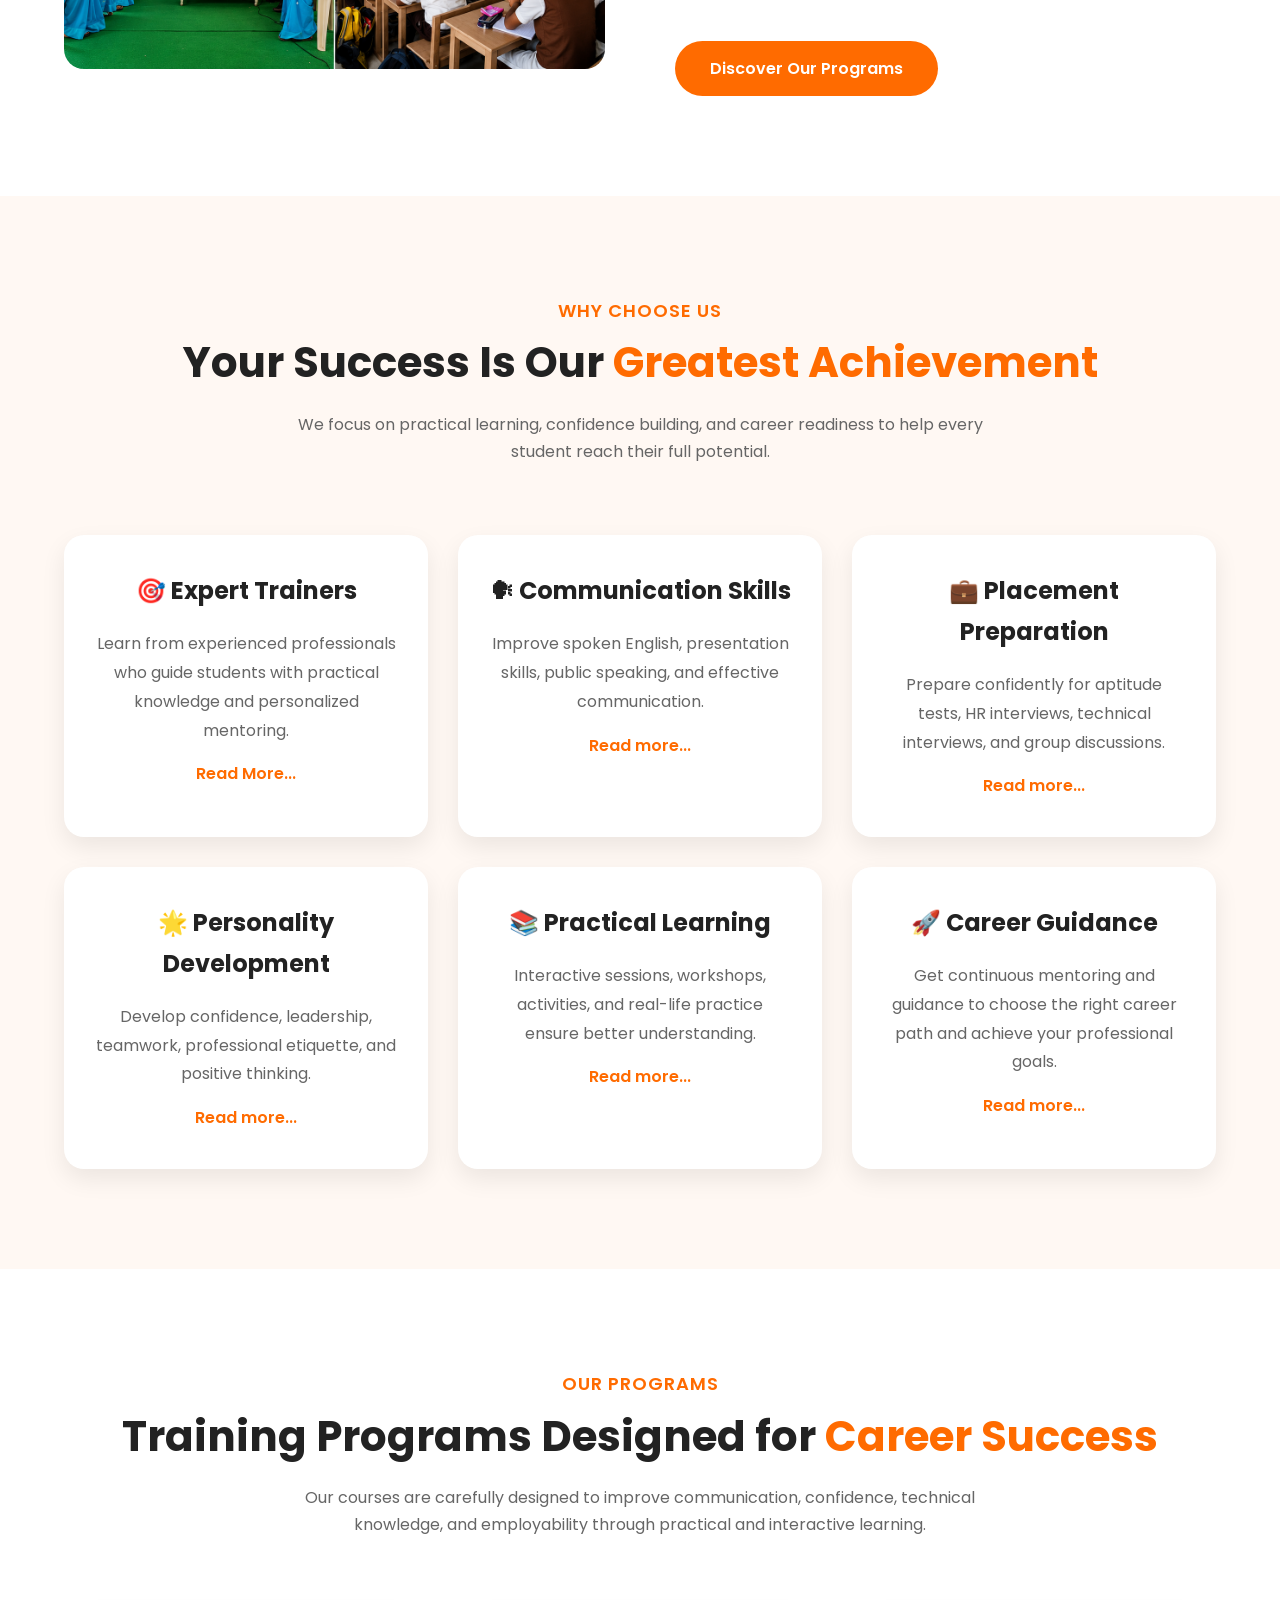
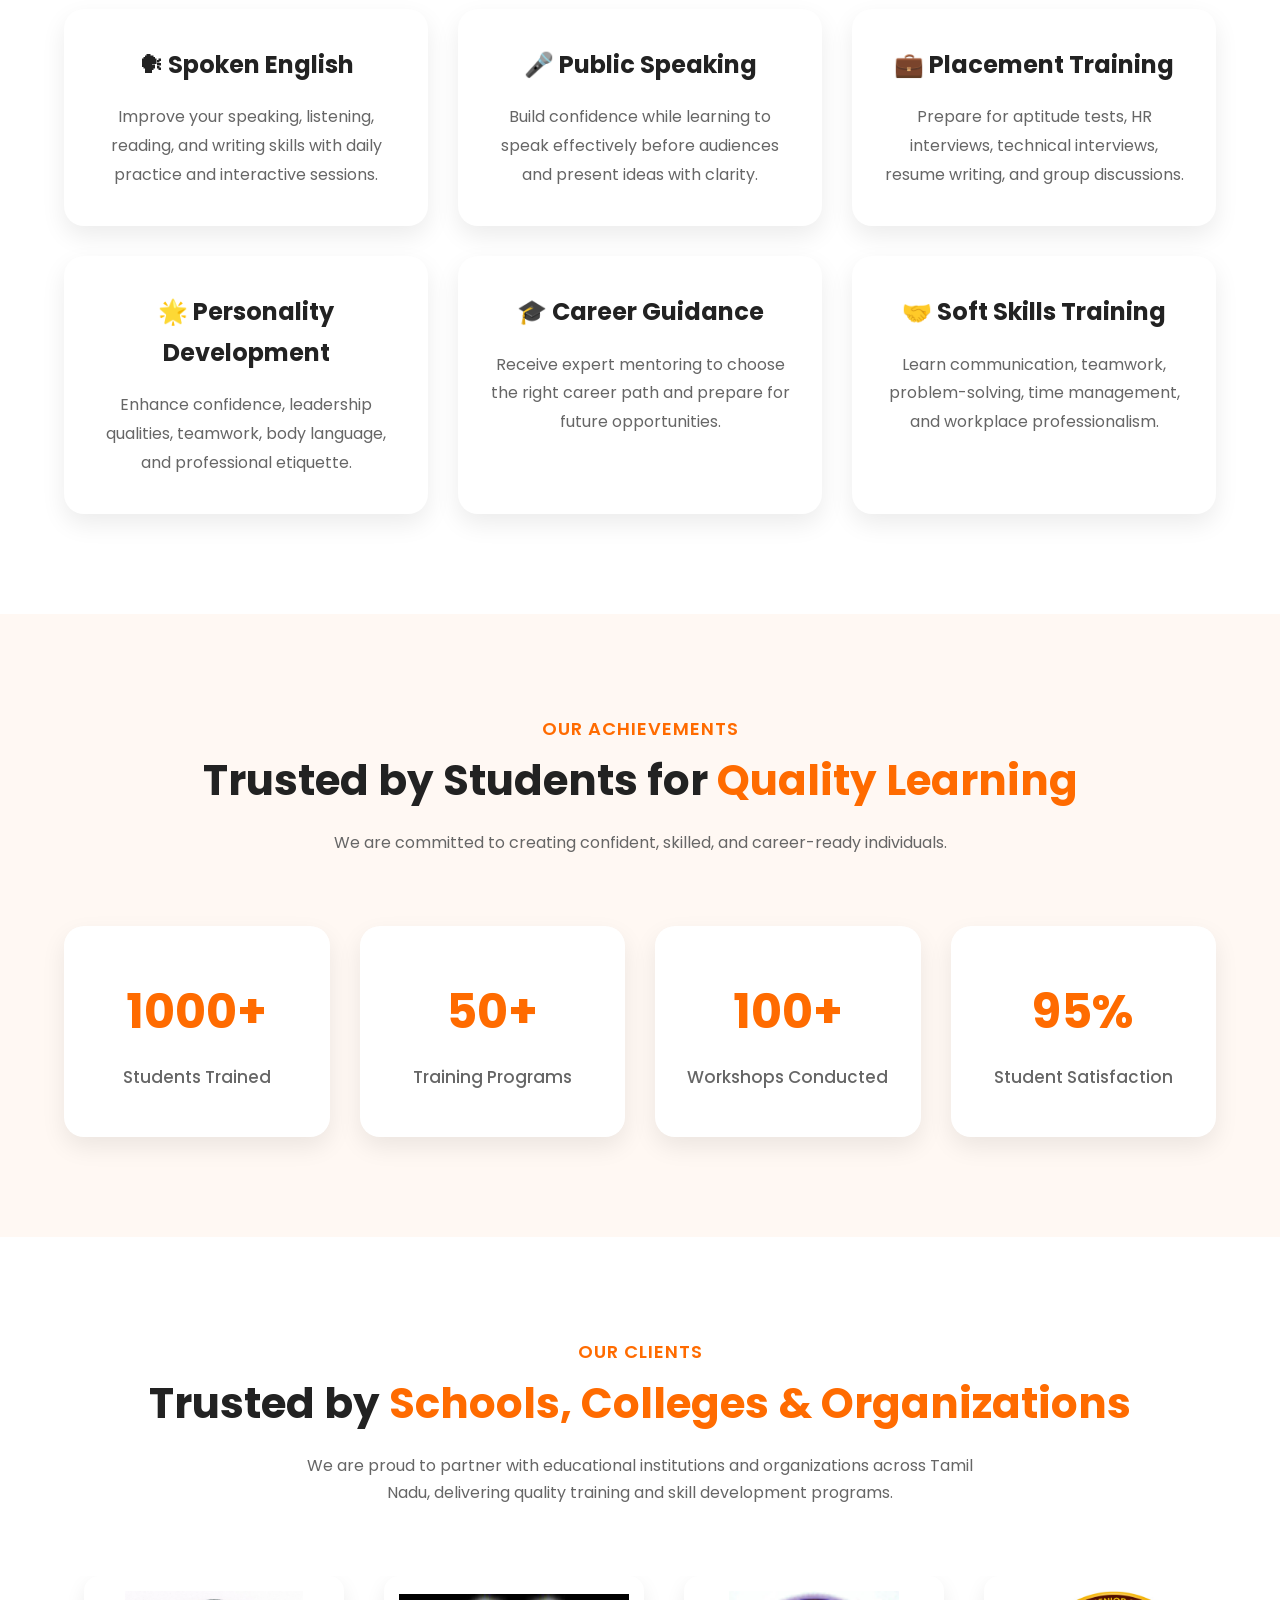
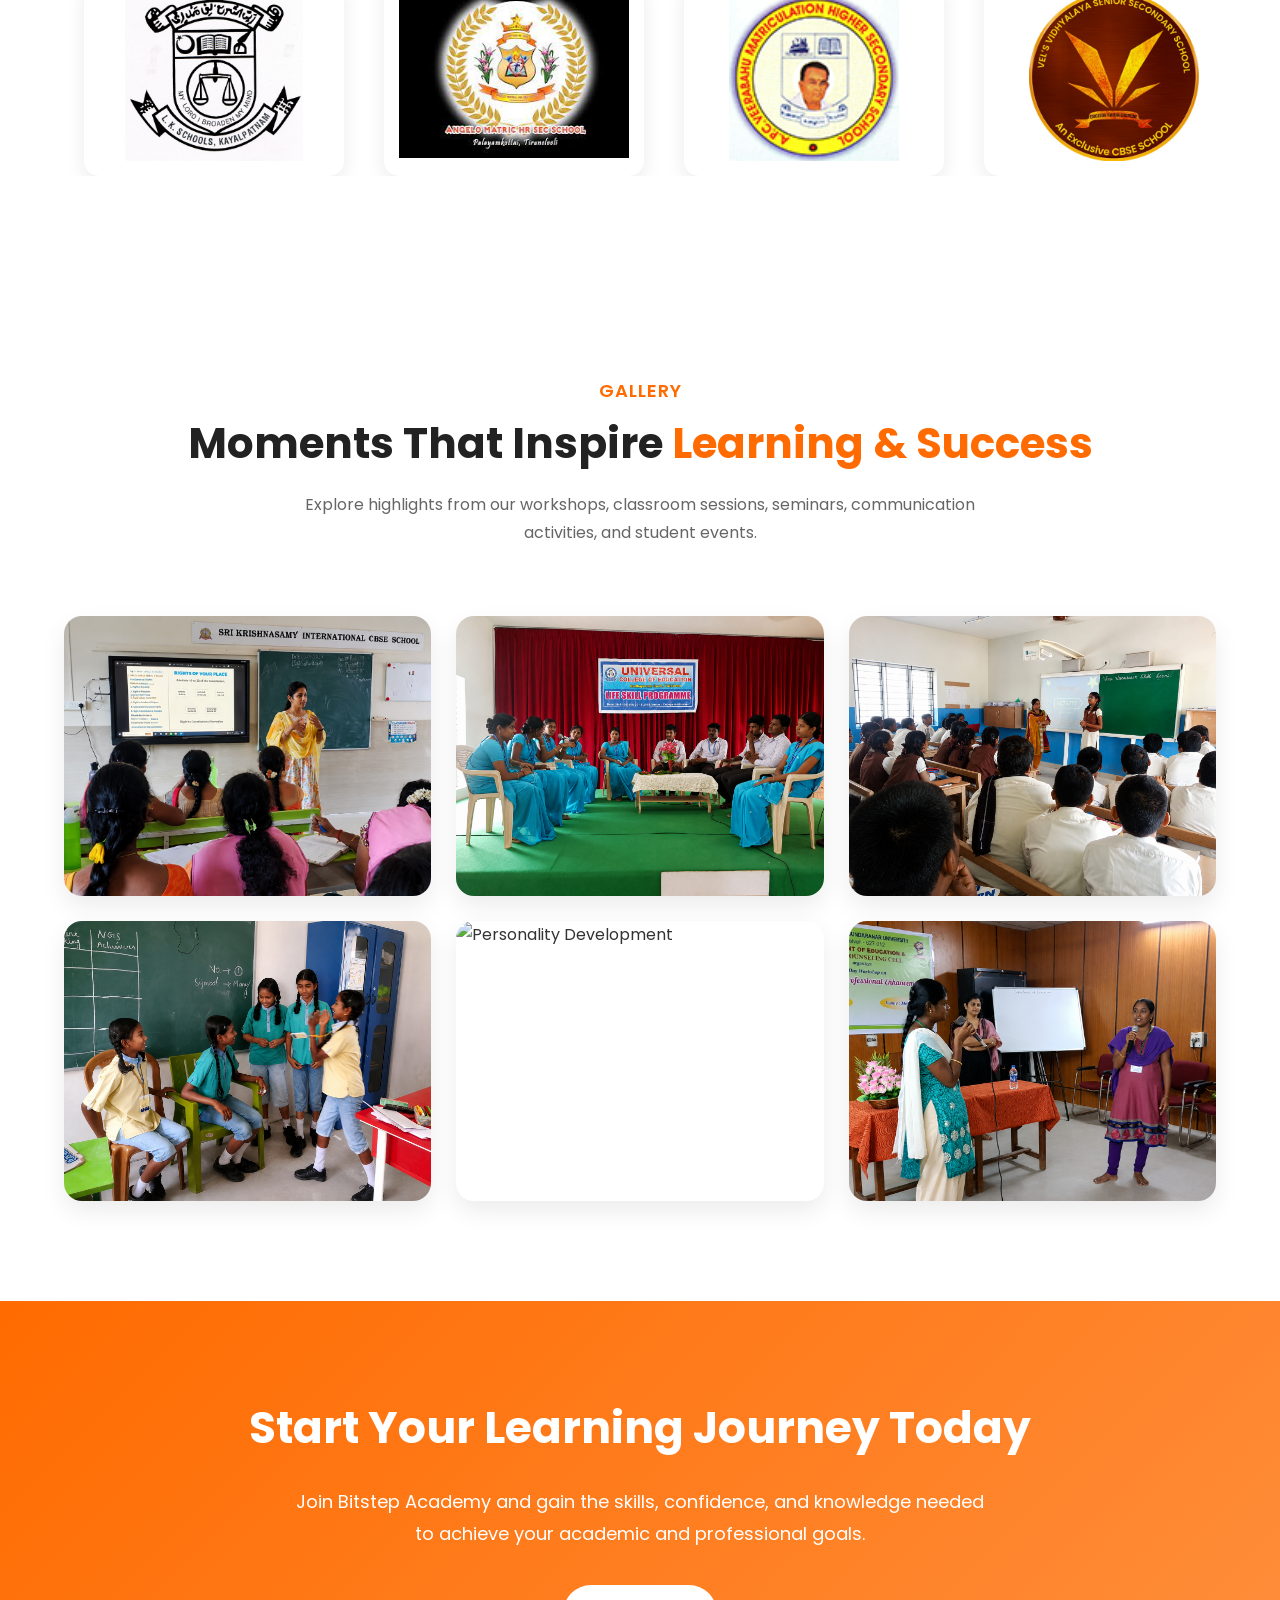
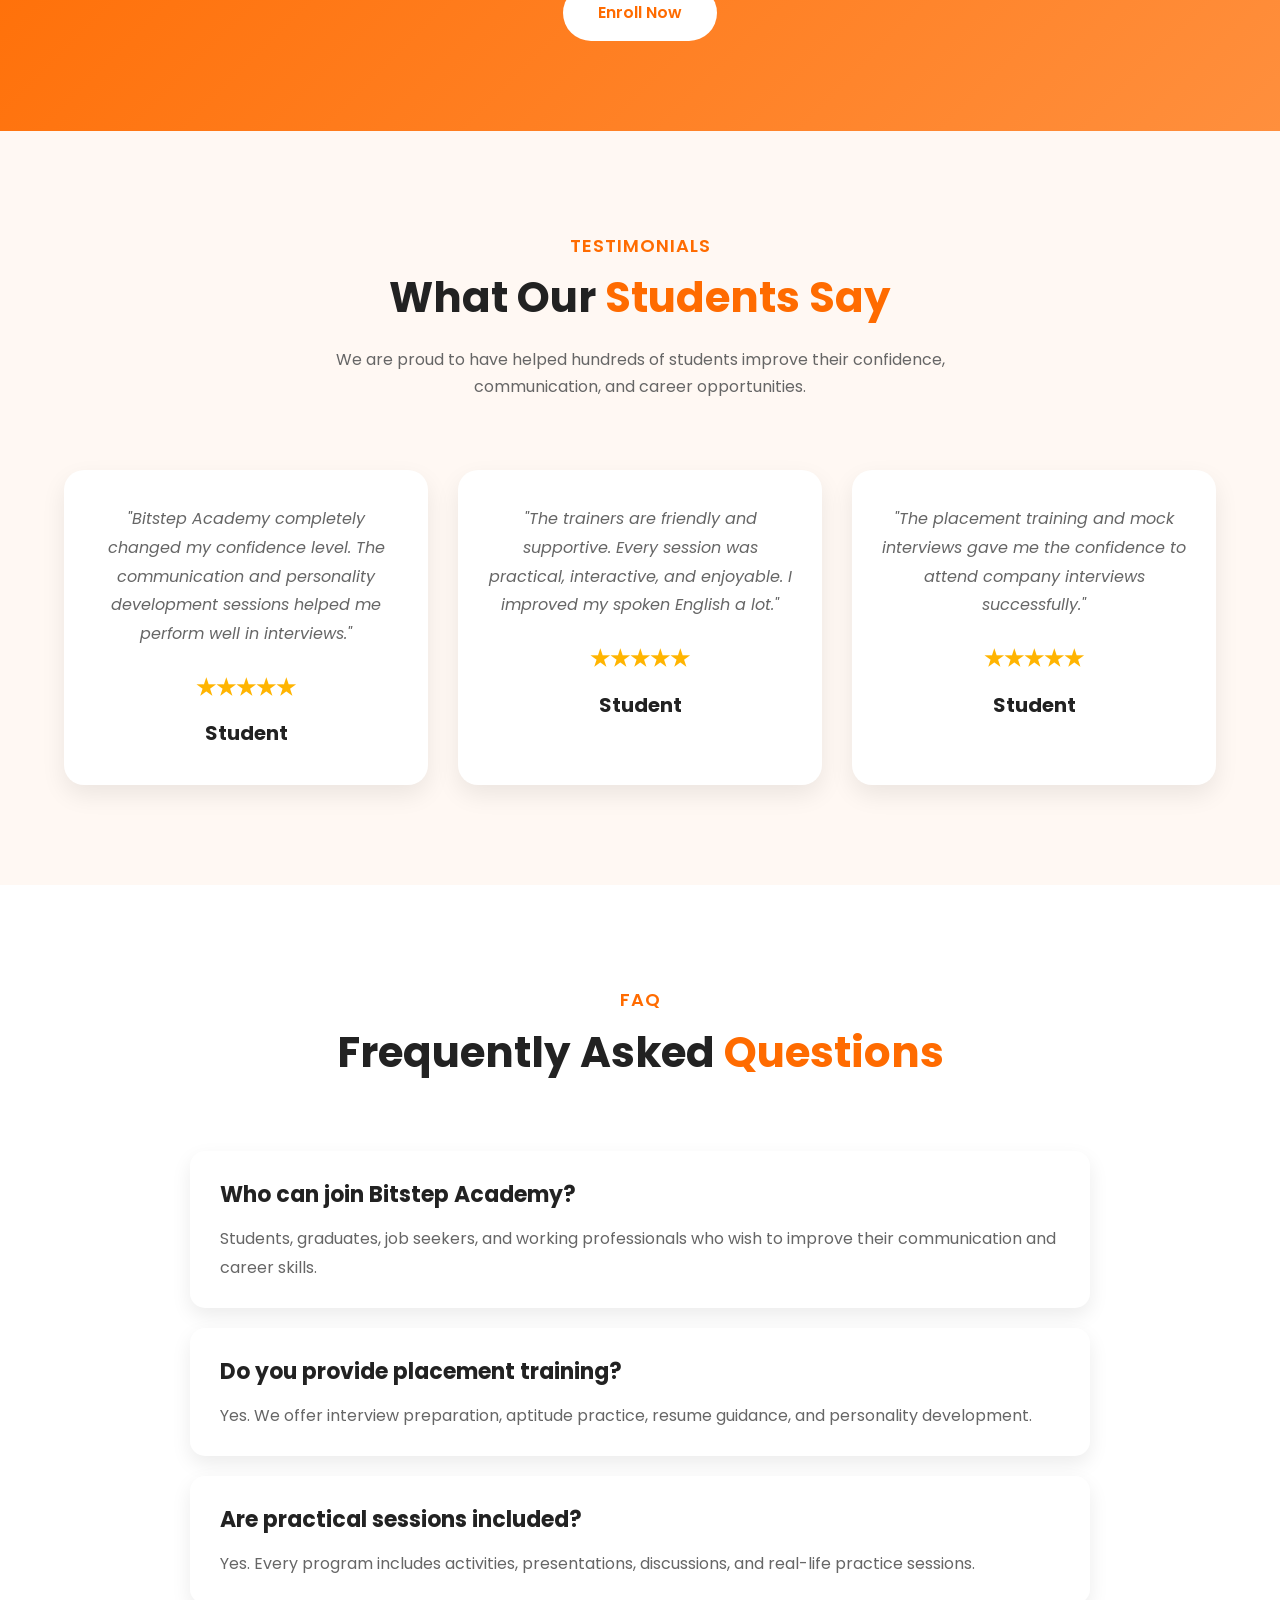
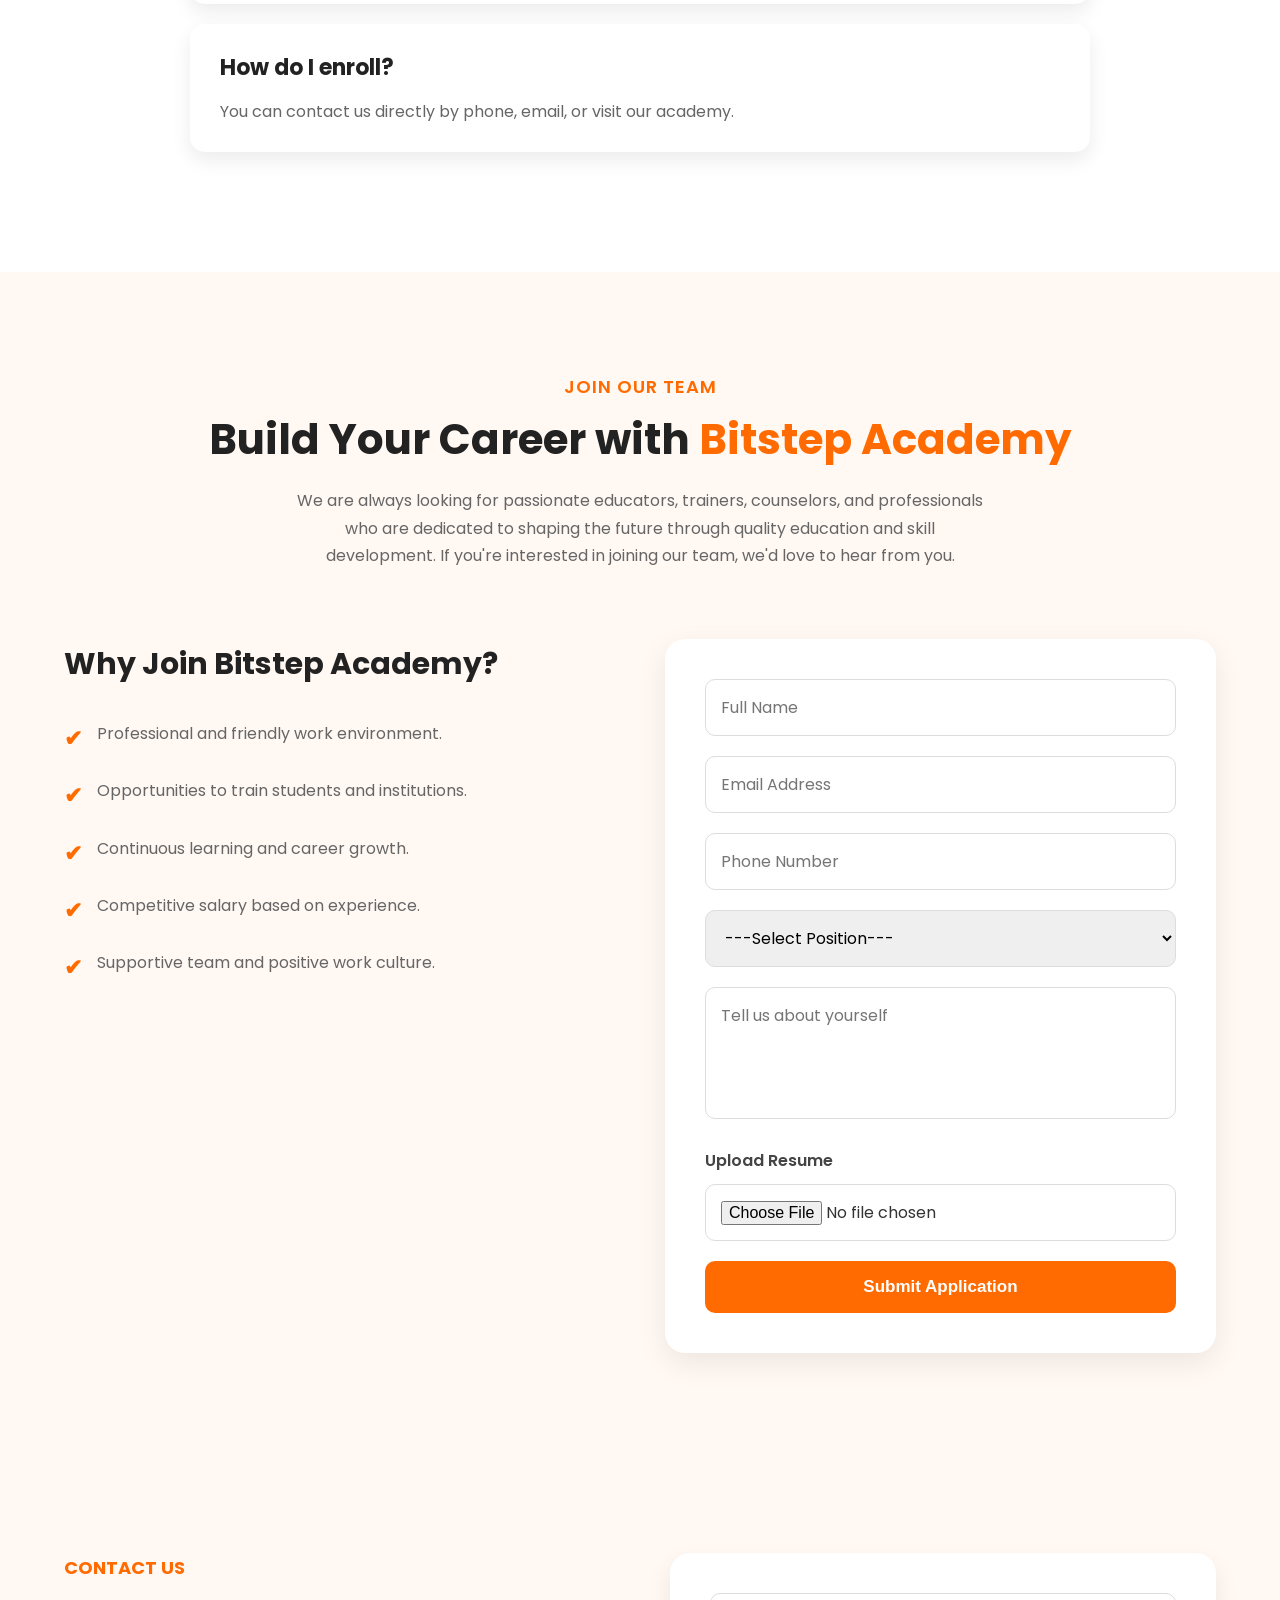
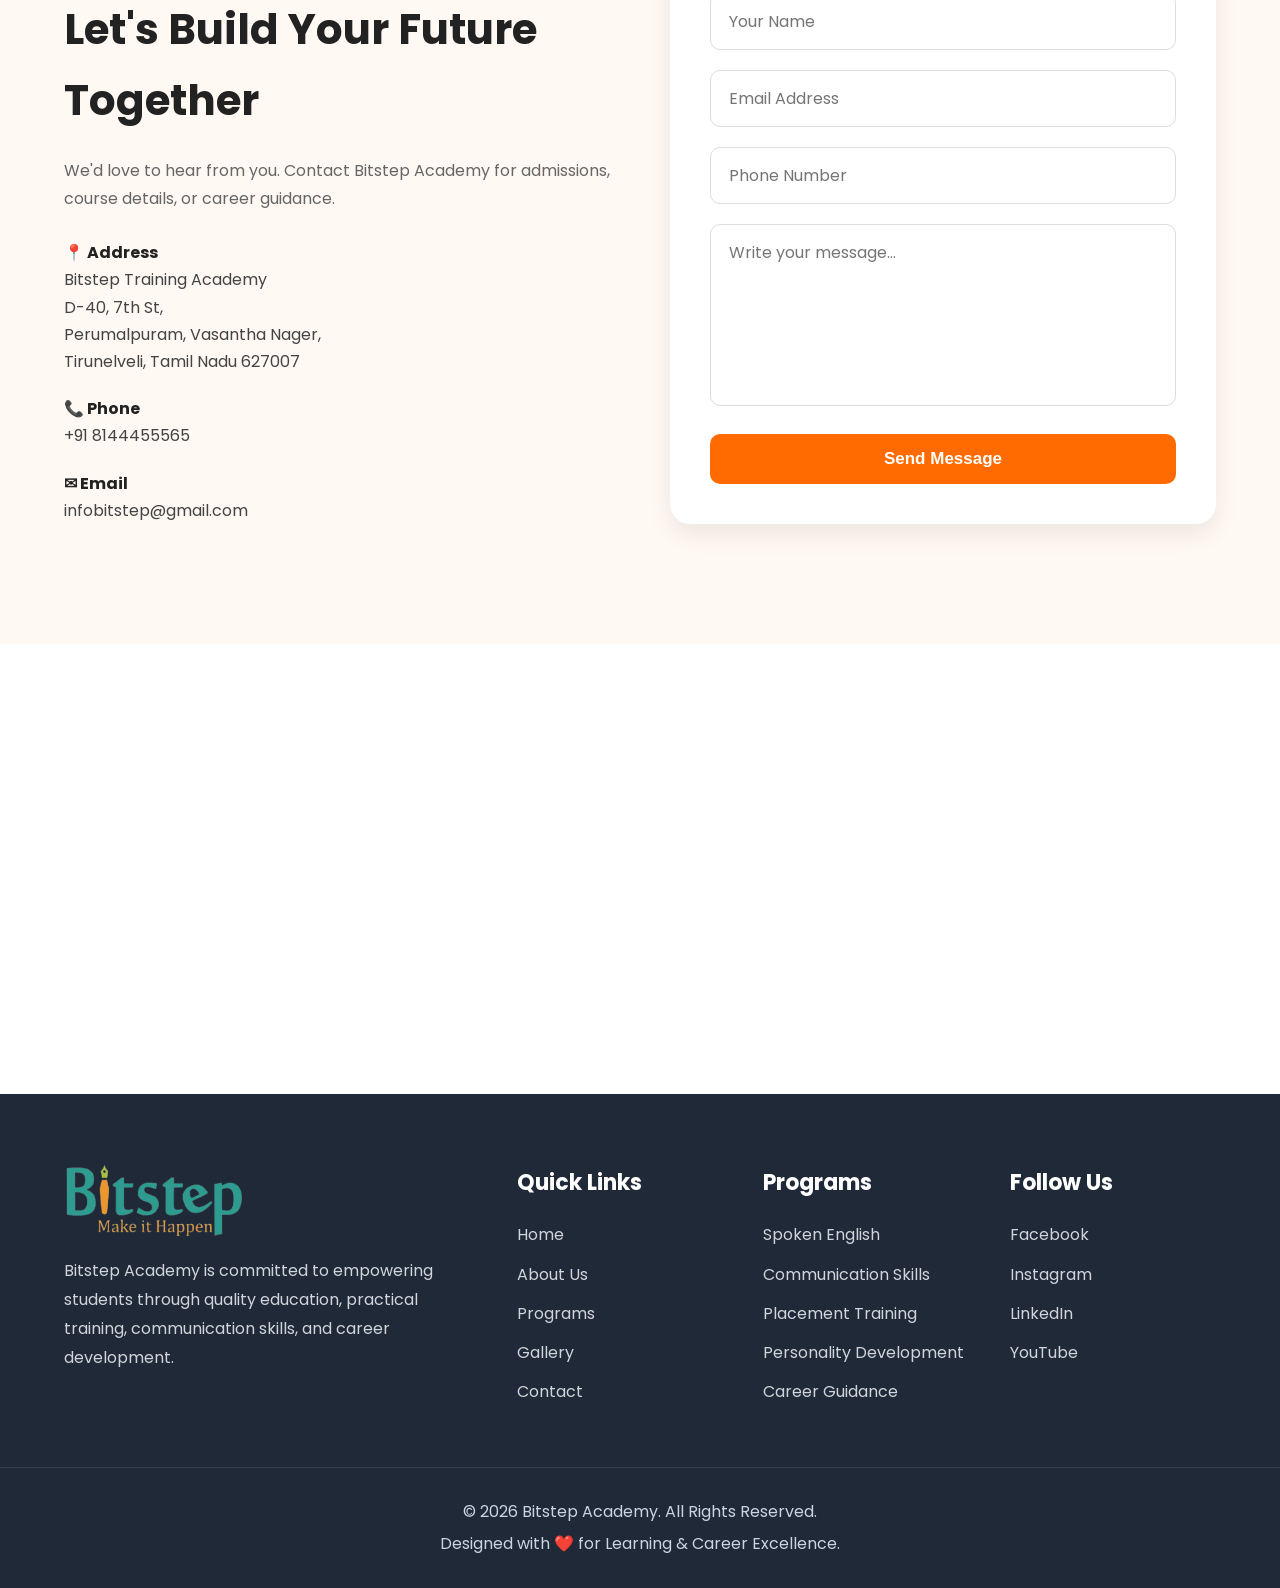
==== commit 73dc62da: "modified:   CSS/Trainers.css #	new file:   CSS/communication.css #	modified:   index.html #	new file" ====
--- a/index.html
+++ b/index.html
@@ -7,6 +7,11 @@
     <title>Bitstep</title>
 
     <link rel="stylesheet" href="style.css">
+
+    <link rel="preconnect" href="https://fonts.googleapis.com">
+    <link rel="preconnect" href="https://fonts.gstatic.com" crossorigin>
+    <link href="https://fonts.googleapis.com/css2?family=Poppins:ital,wght@0,100;0,200;0,300;0,400;0,500;0,600;0,700;0,800;0,900;1,100;1,200;1,300;1,400;1,500;1,600;1,700;1,800;1,900&display=swap" rel="stylesheet">
+
 </head>
     <body>
 
@@ -133,7 +138,7 @@
 
                     </a>
 
-                    <a href="pages/under.html" class="service-card">
+                    <a href="pages/communication.html" class="service-card">
 
                         <h3>🗣 Communication Skills</h3>
 
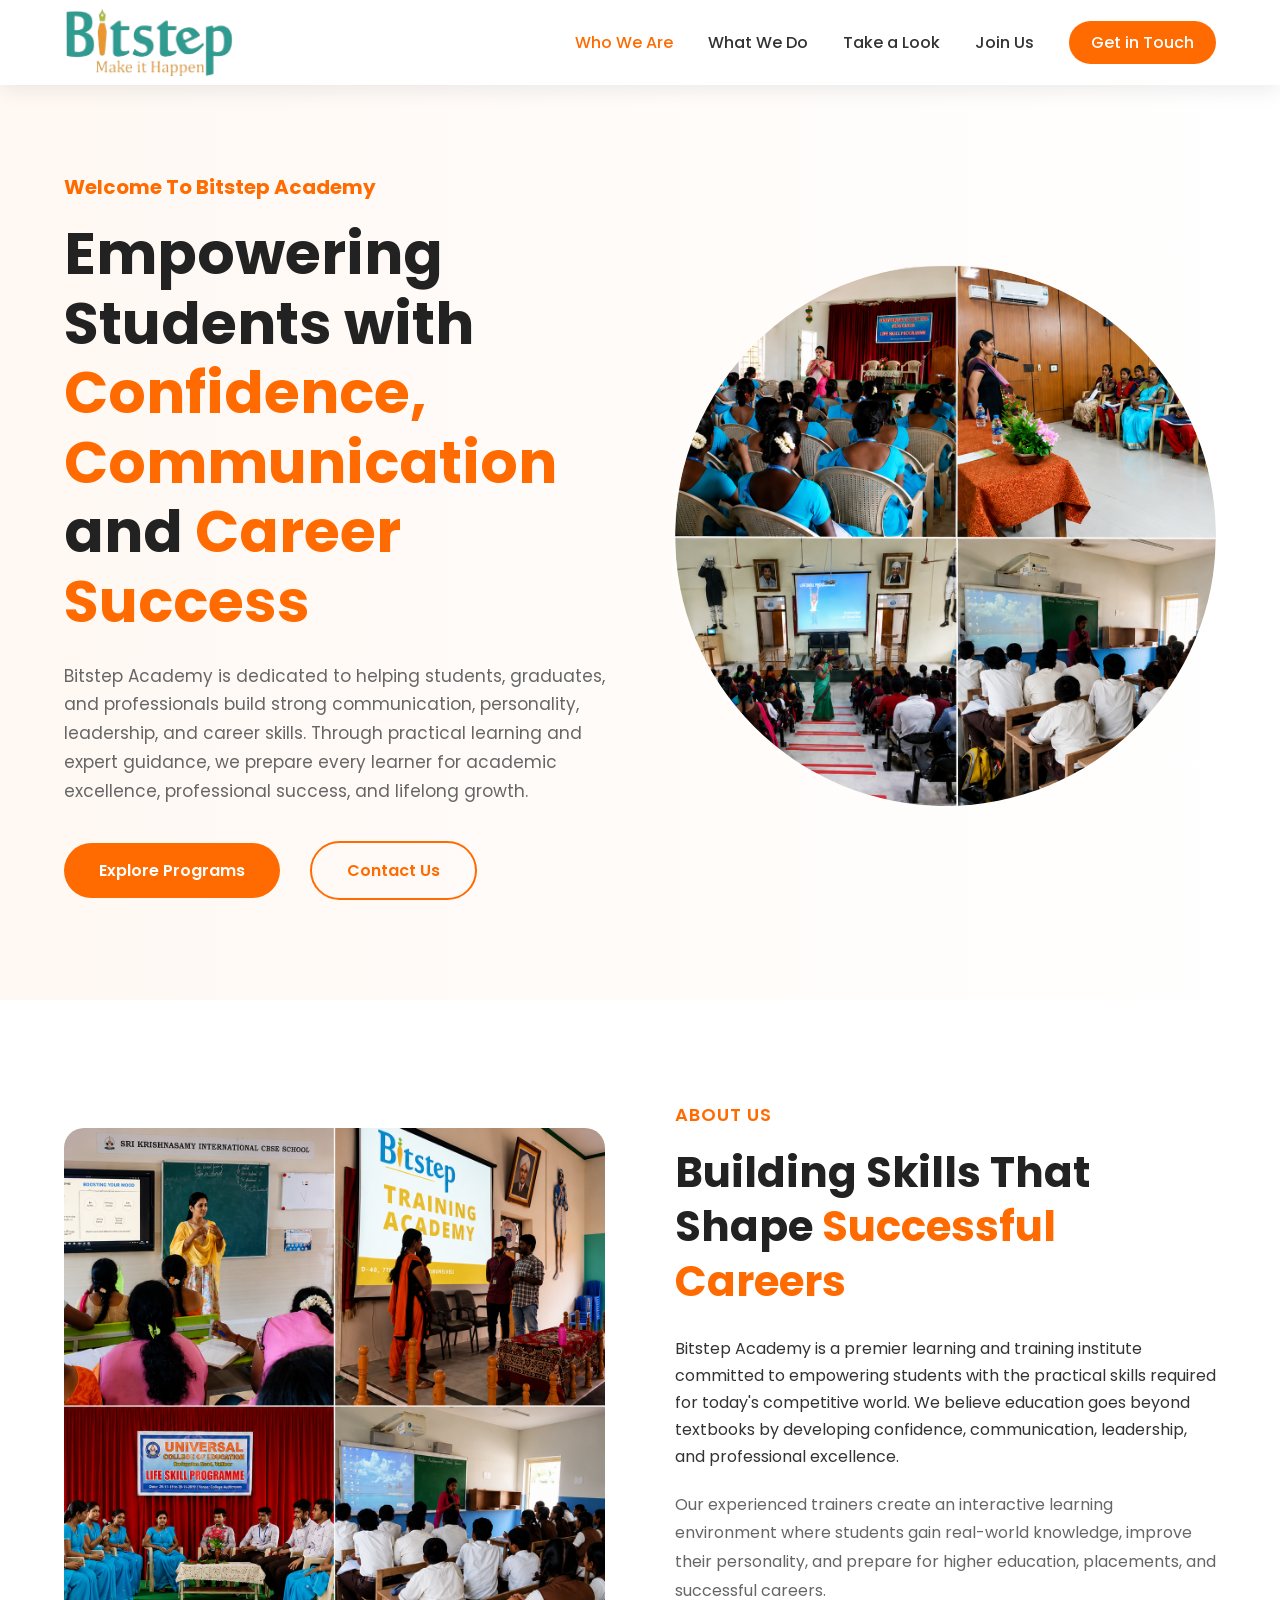
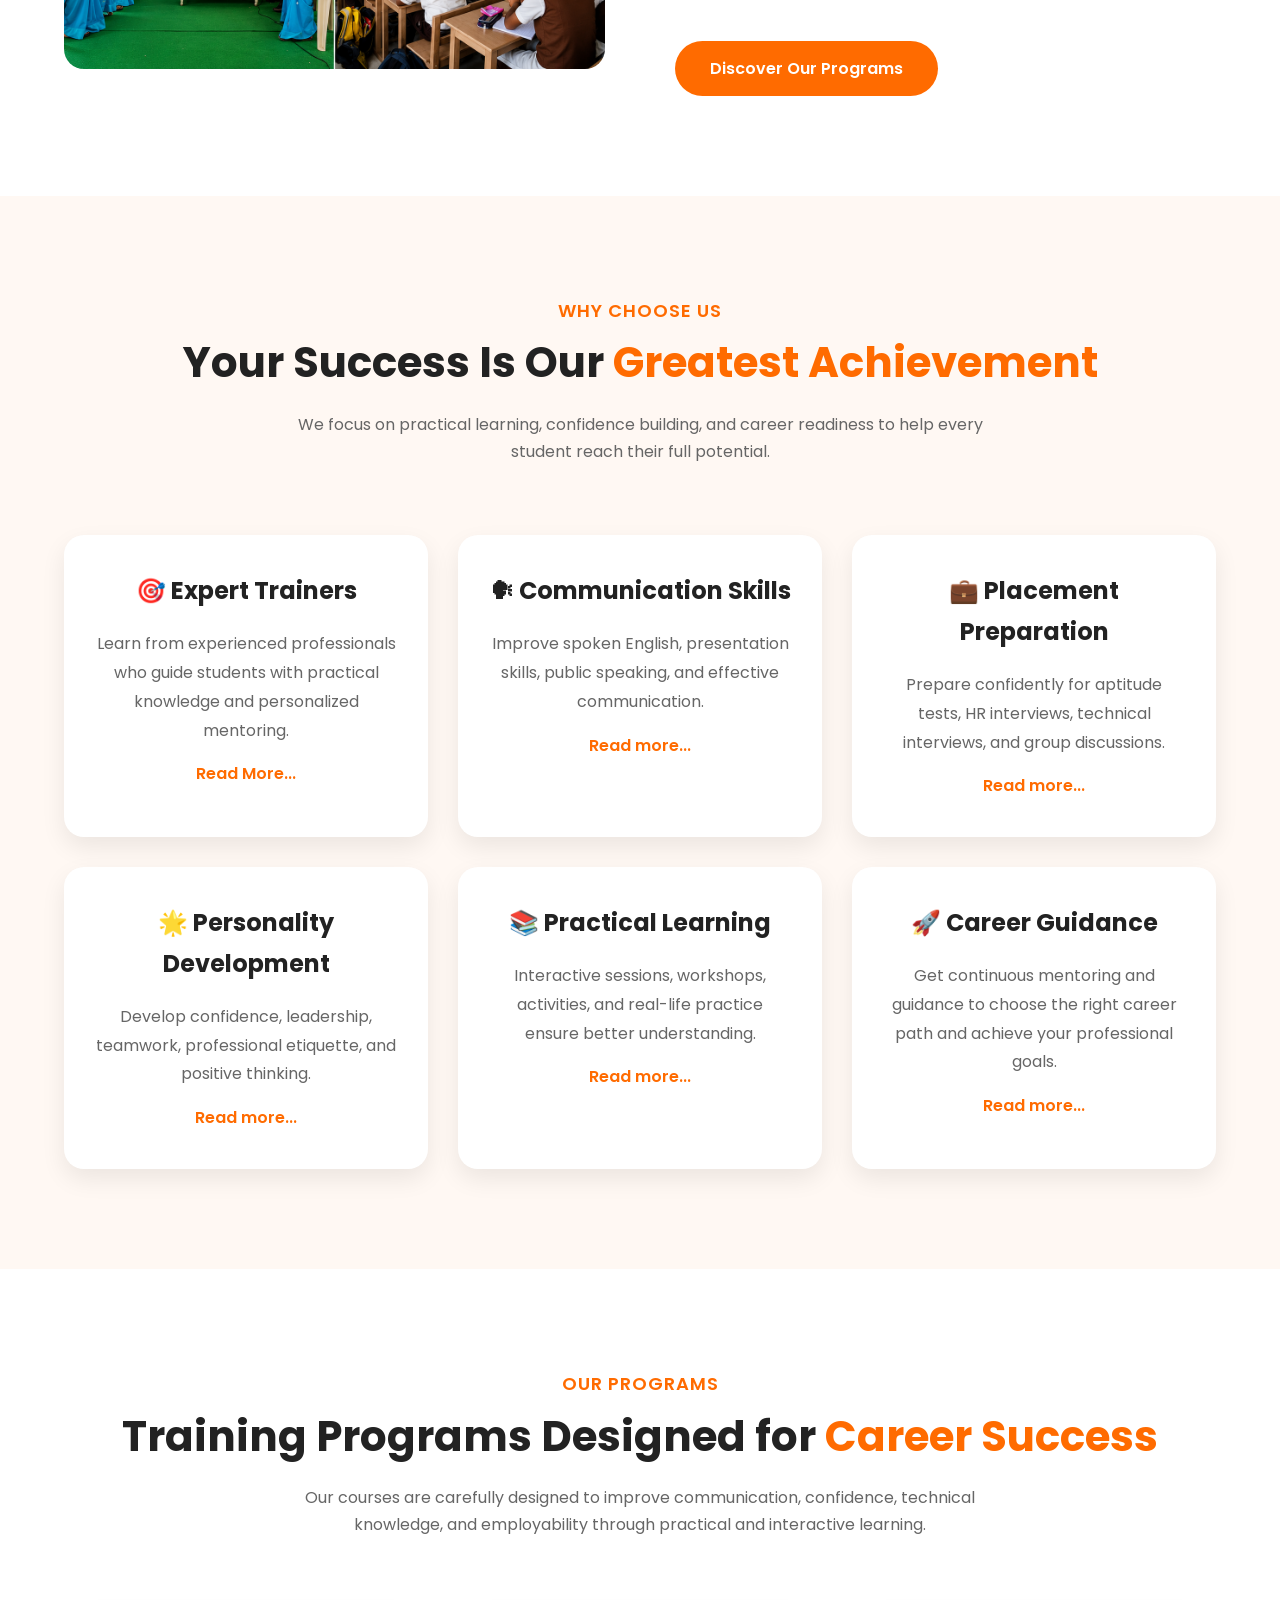
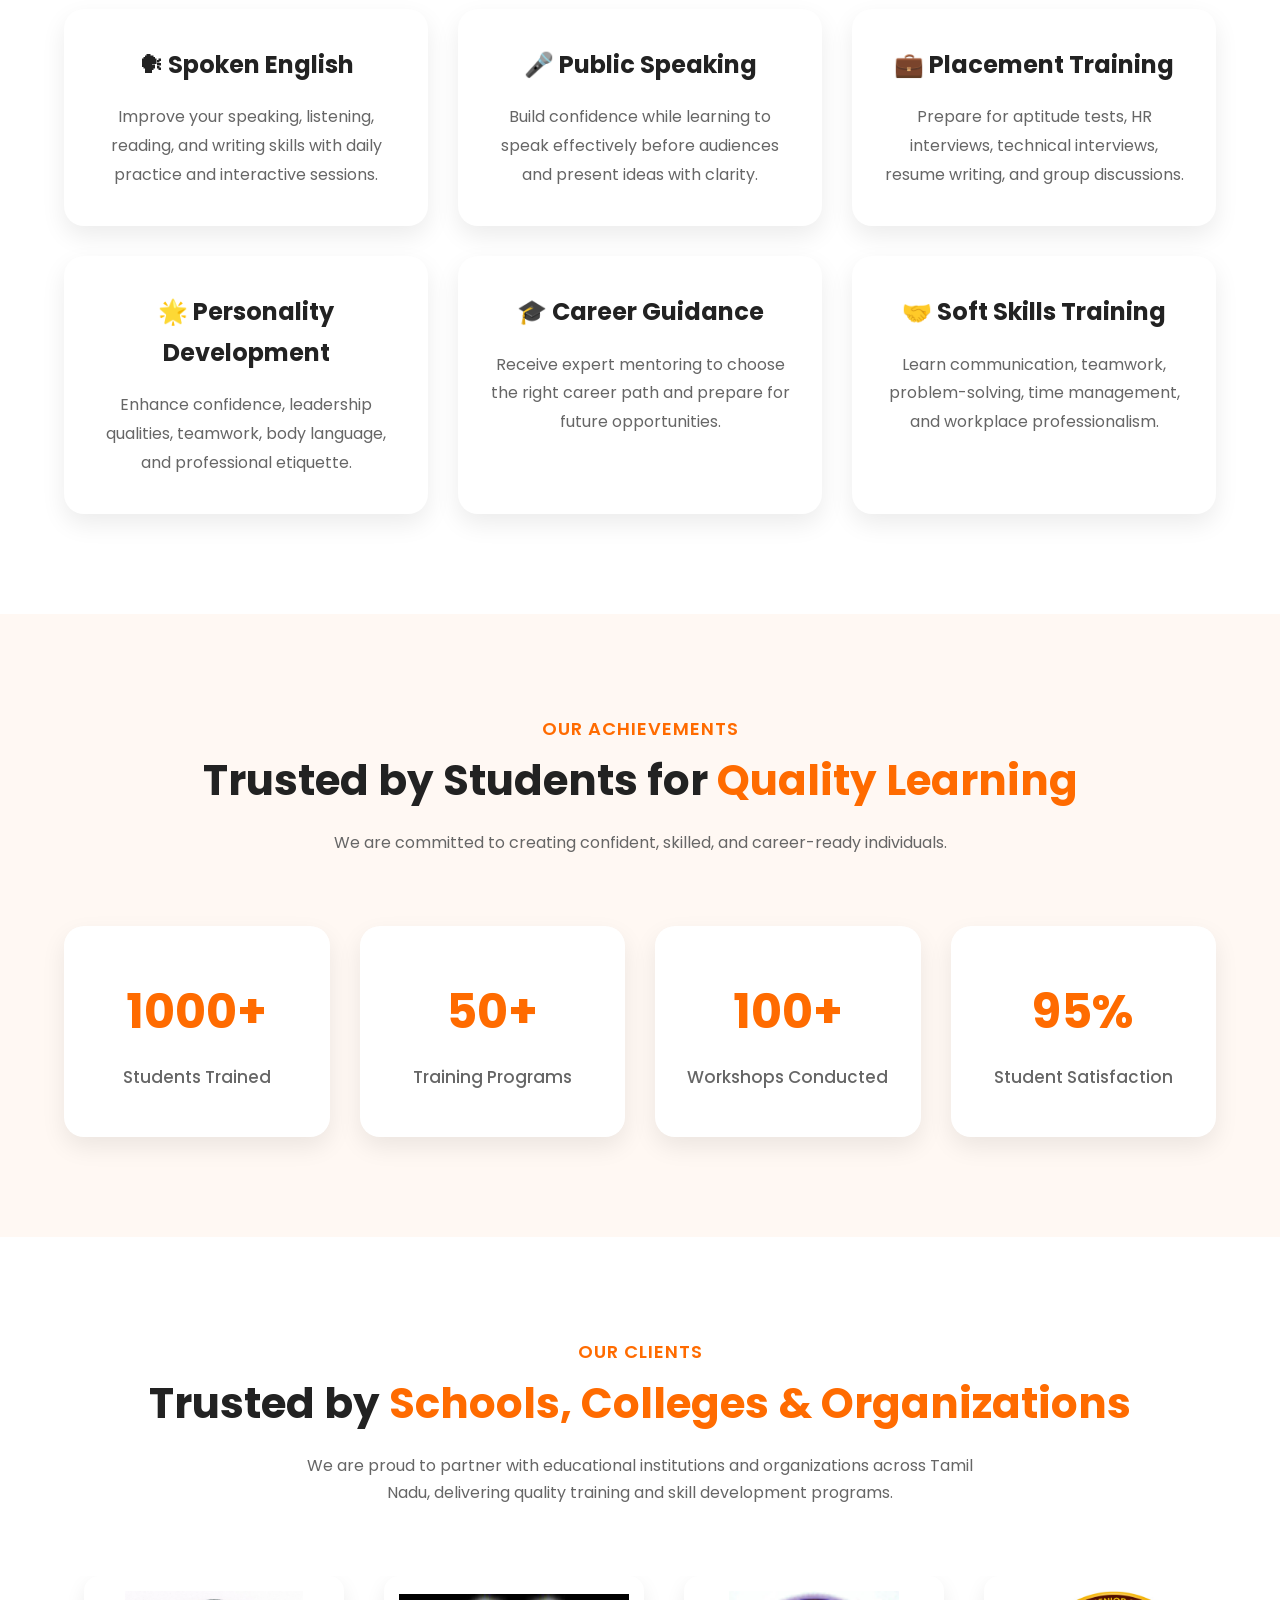
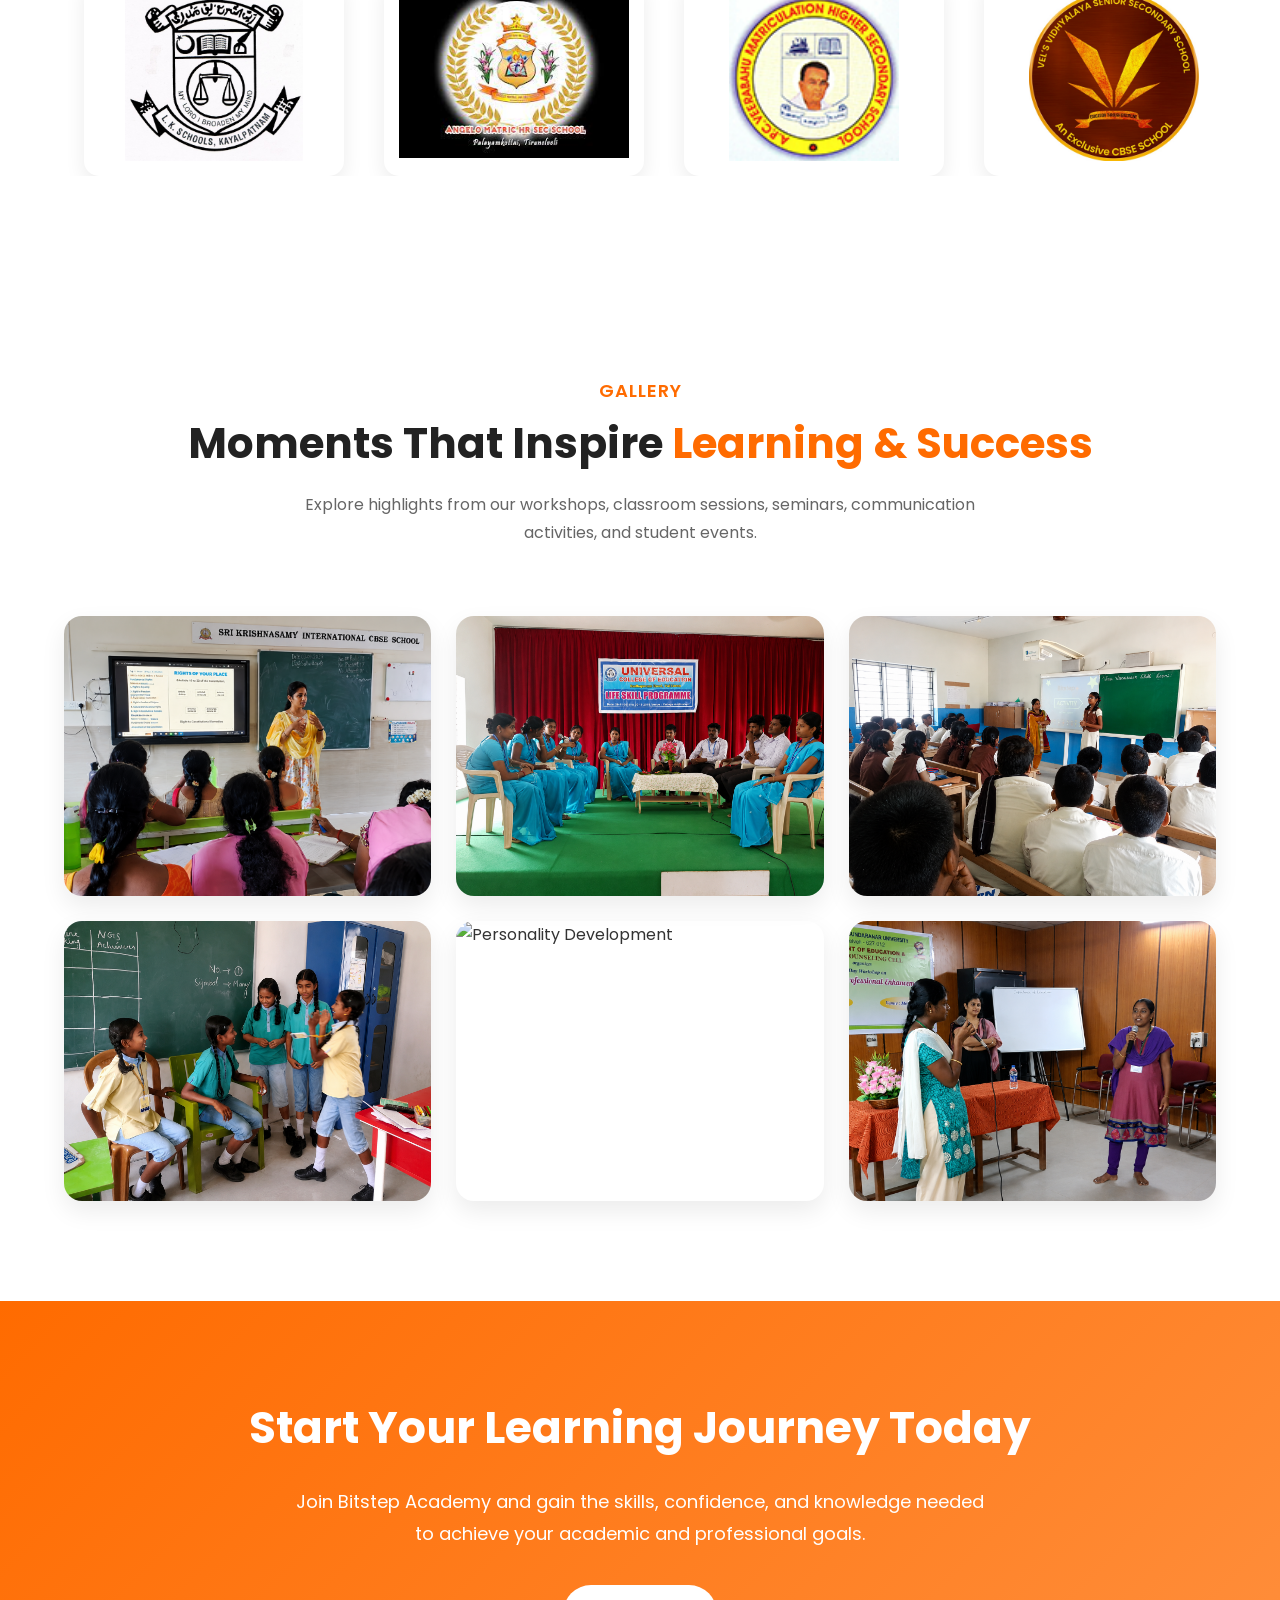
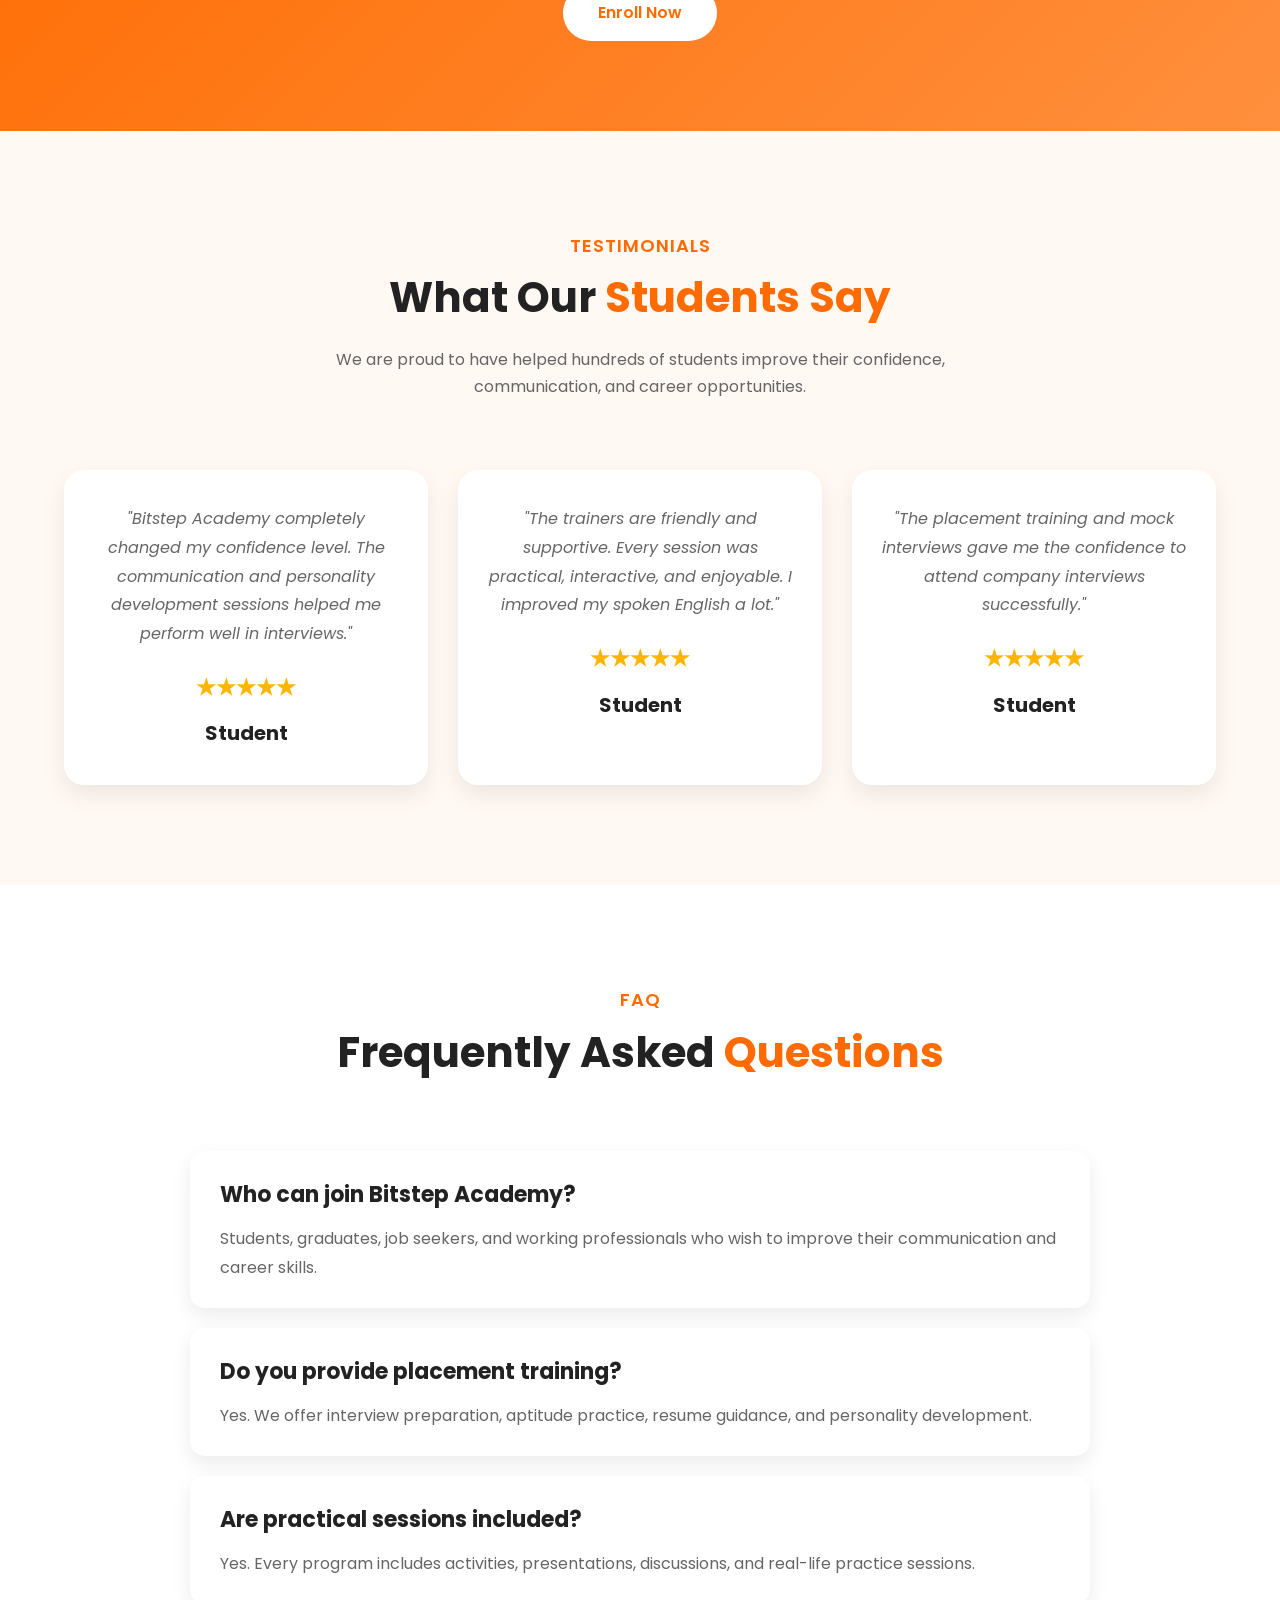
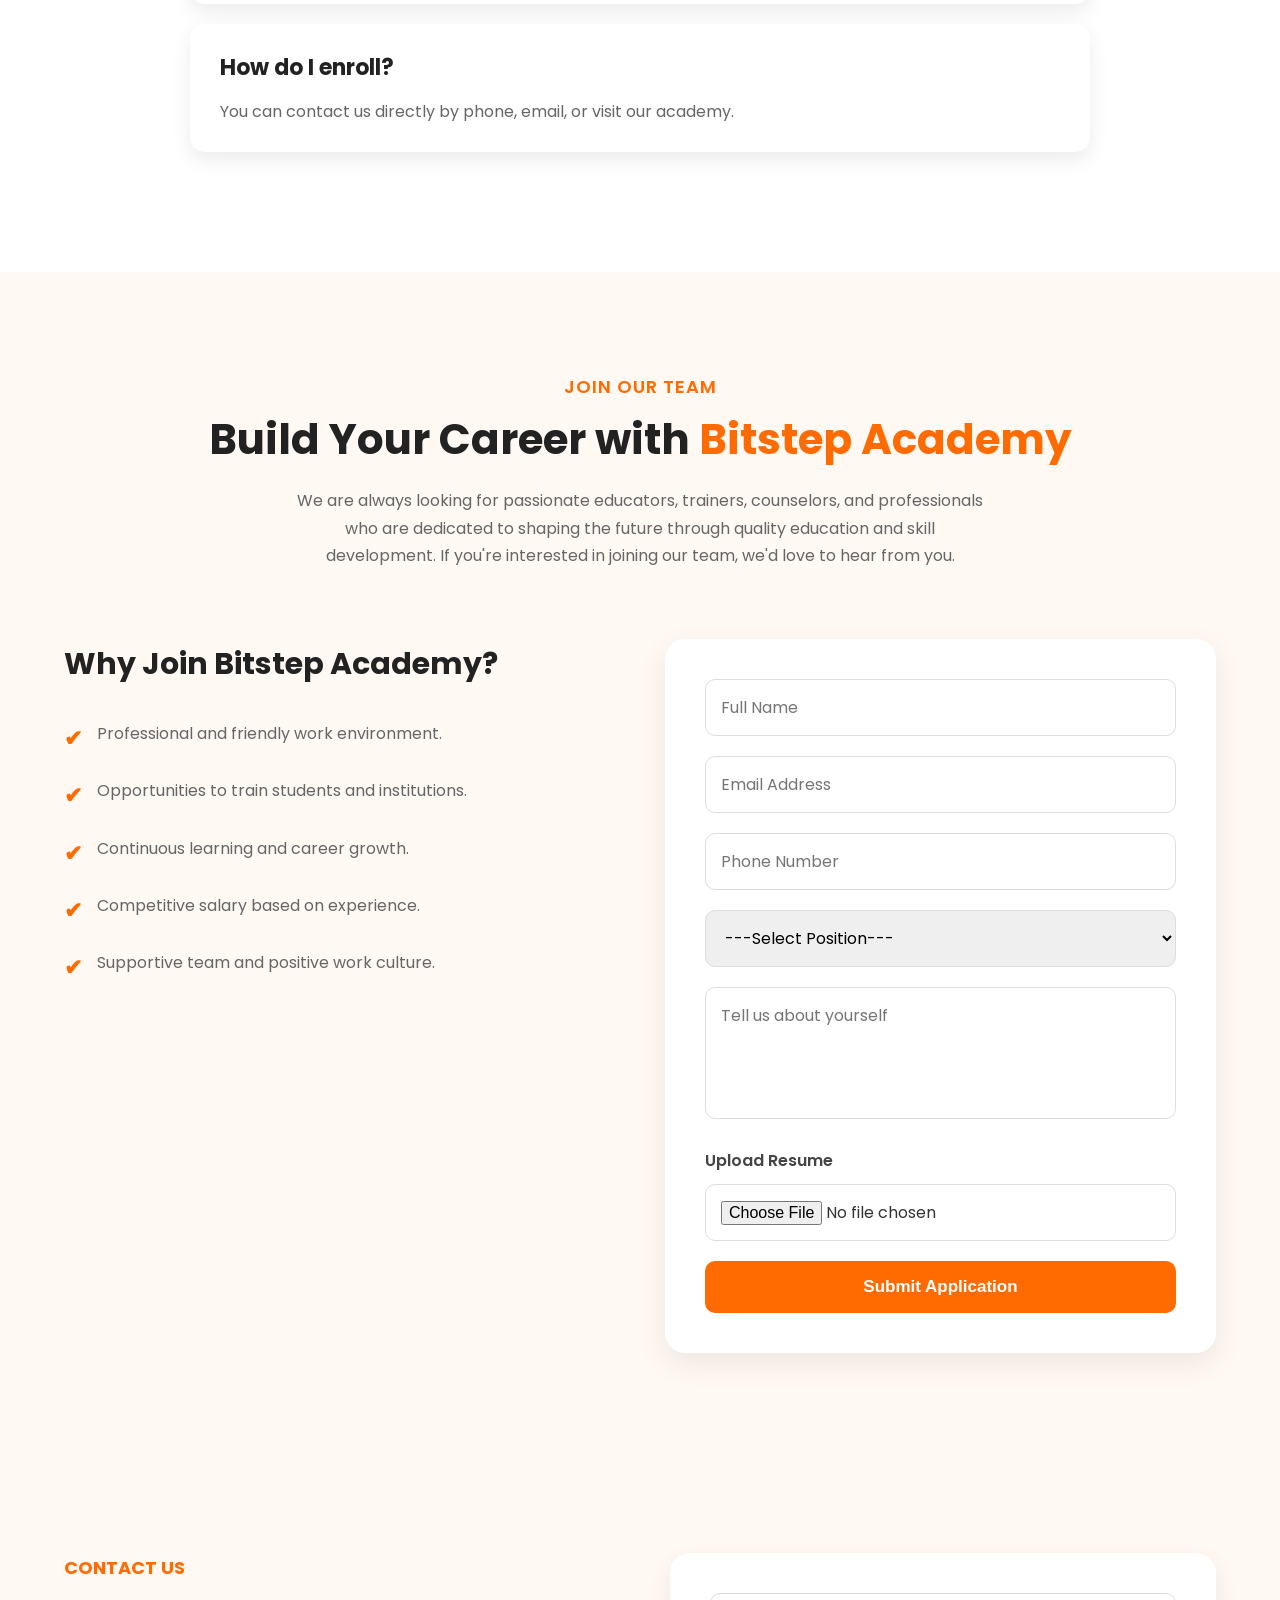
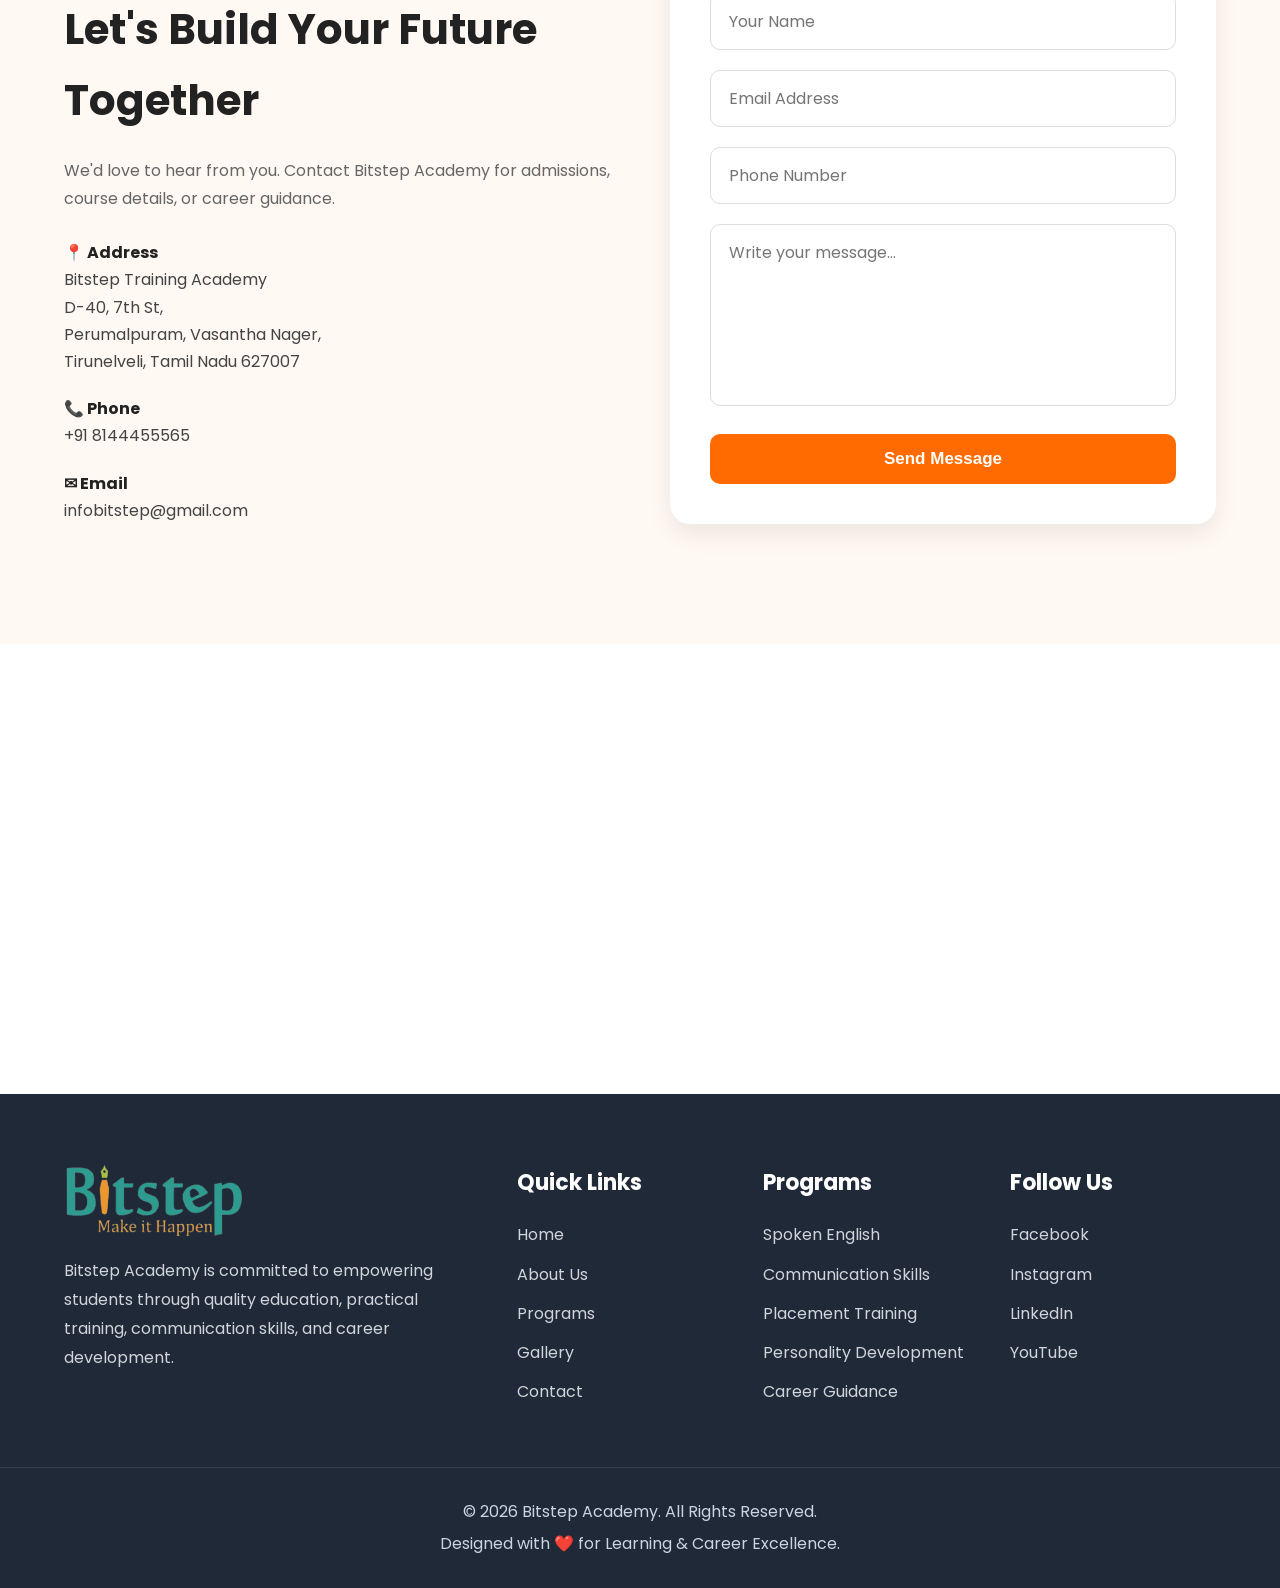
==== commit 77464105: "all change" ====
--- a/index.html
+++ b/index.html
@@ -151,7 +151,7 @@
 
                     </a>
 
-                    <a href="pages/under.html" class="service-card">
+                    <a href="pages/placement.html" class="service-card">
 
                         <h3>💼 Placement Preparation</h3>
 
@@ -165,7 +165,7 @@
 
                     </a>
 
-                    <a href="pages/under.html" class="service-card">
+                    <a href="pages/personality.html" class="service-card">
 
                         <h3>🌟 Personality Development</h3>
 
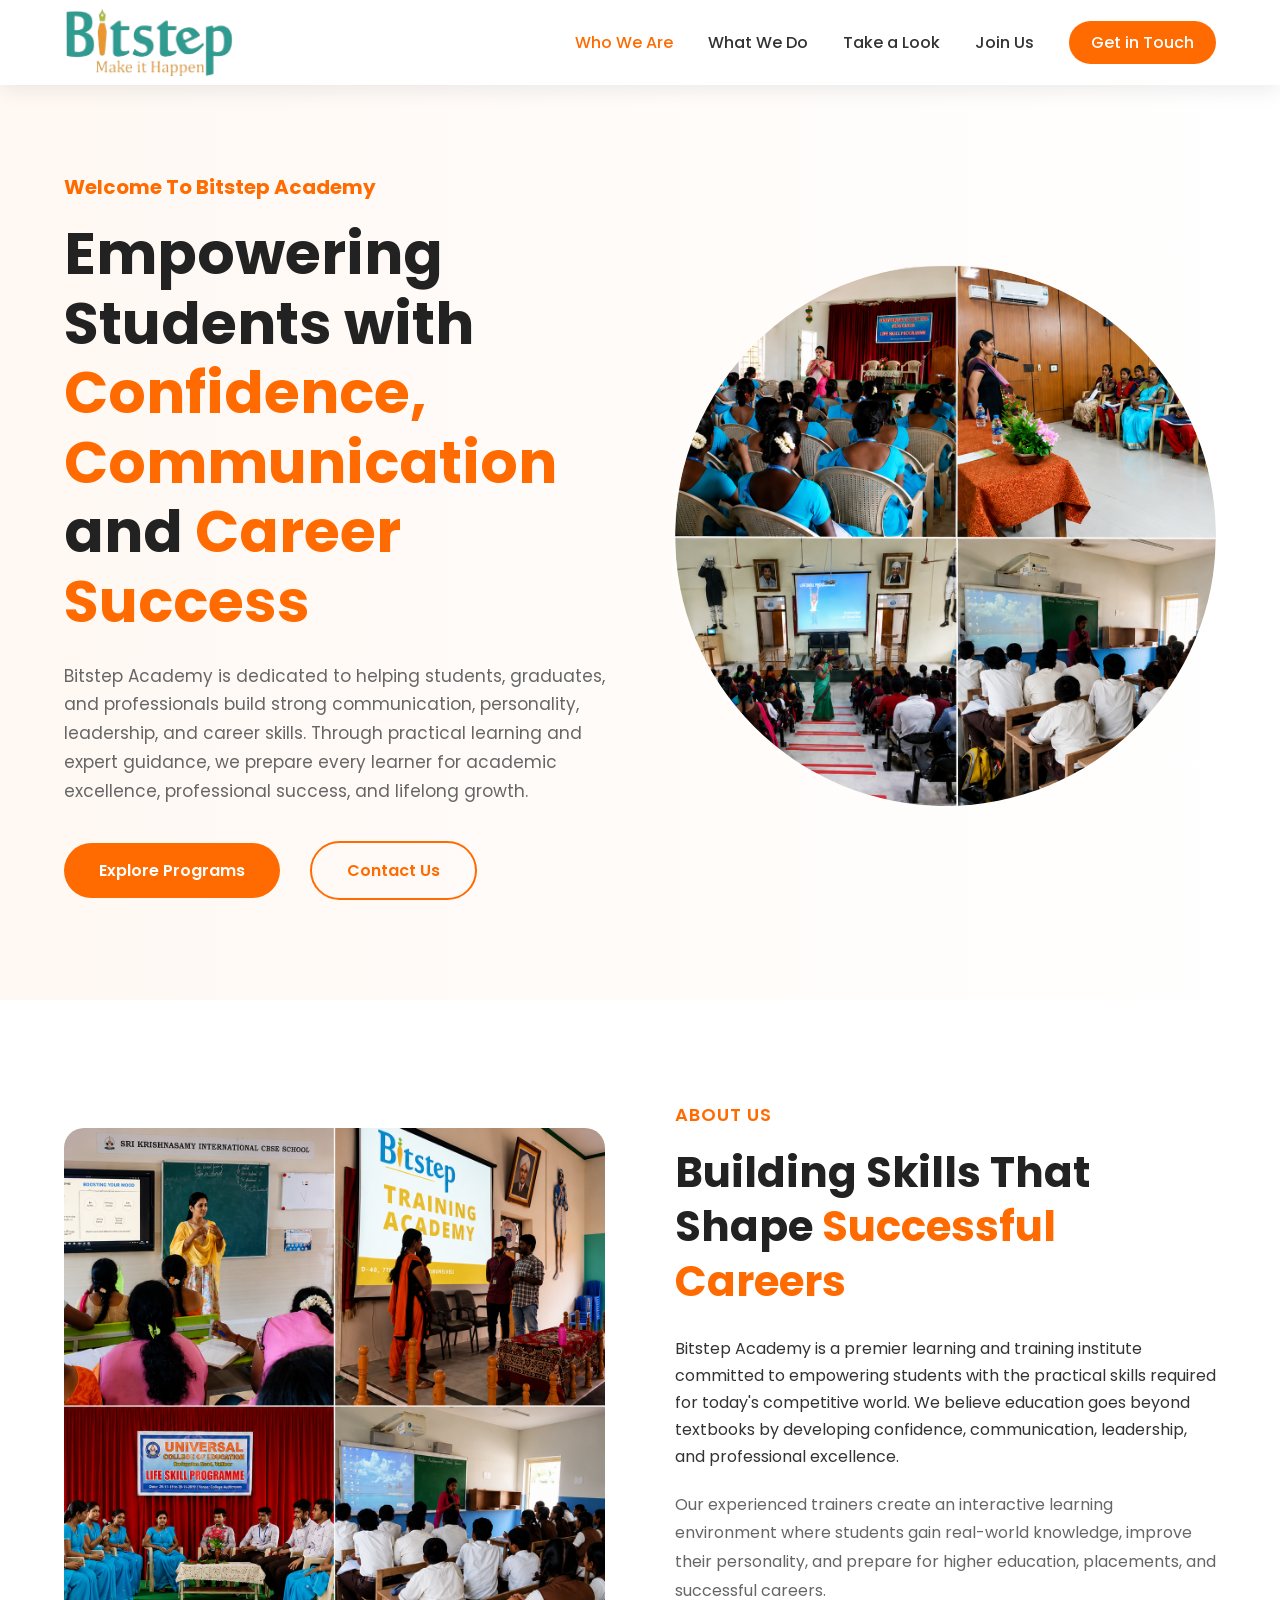
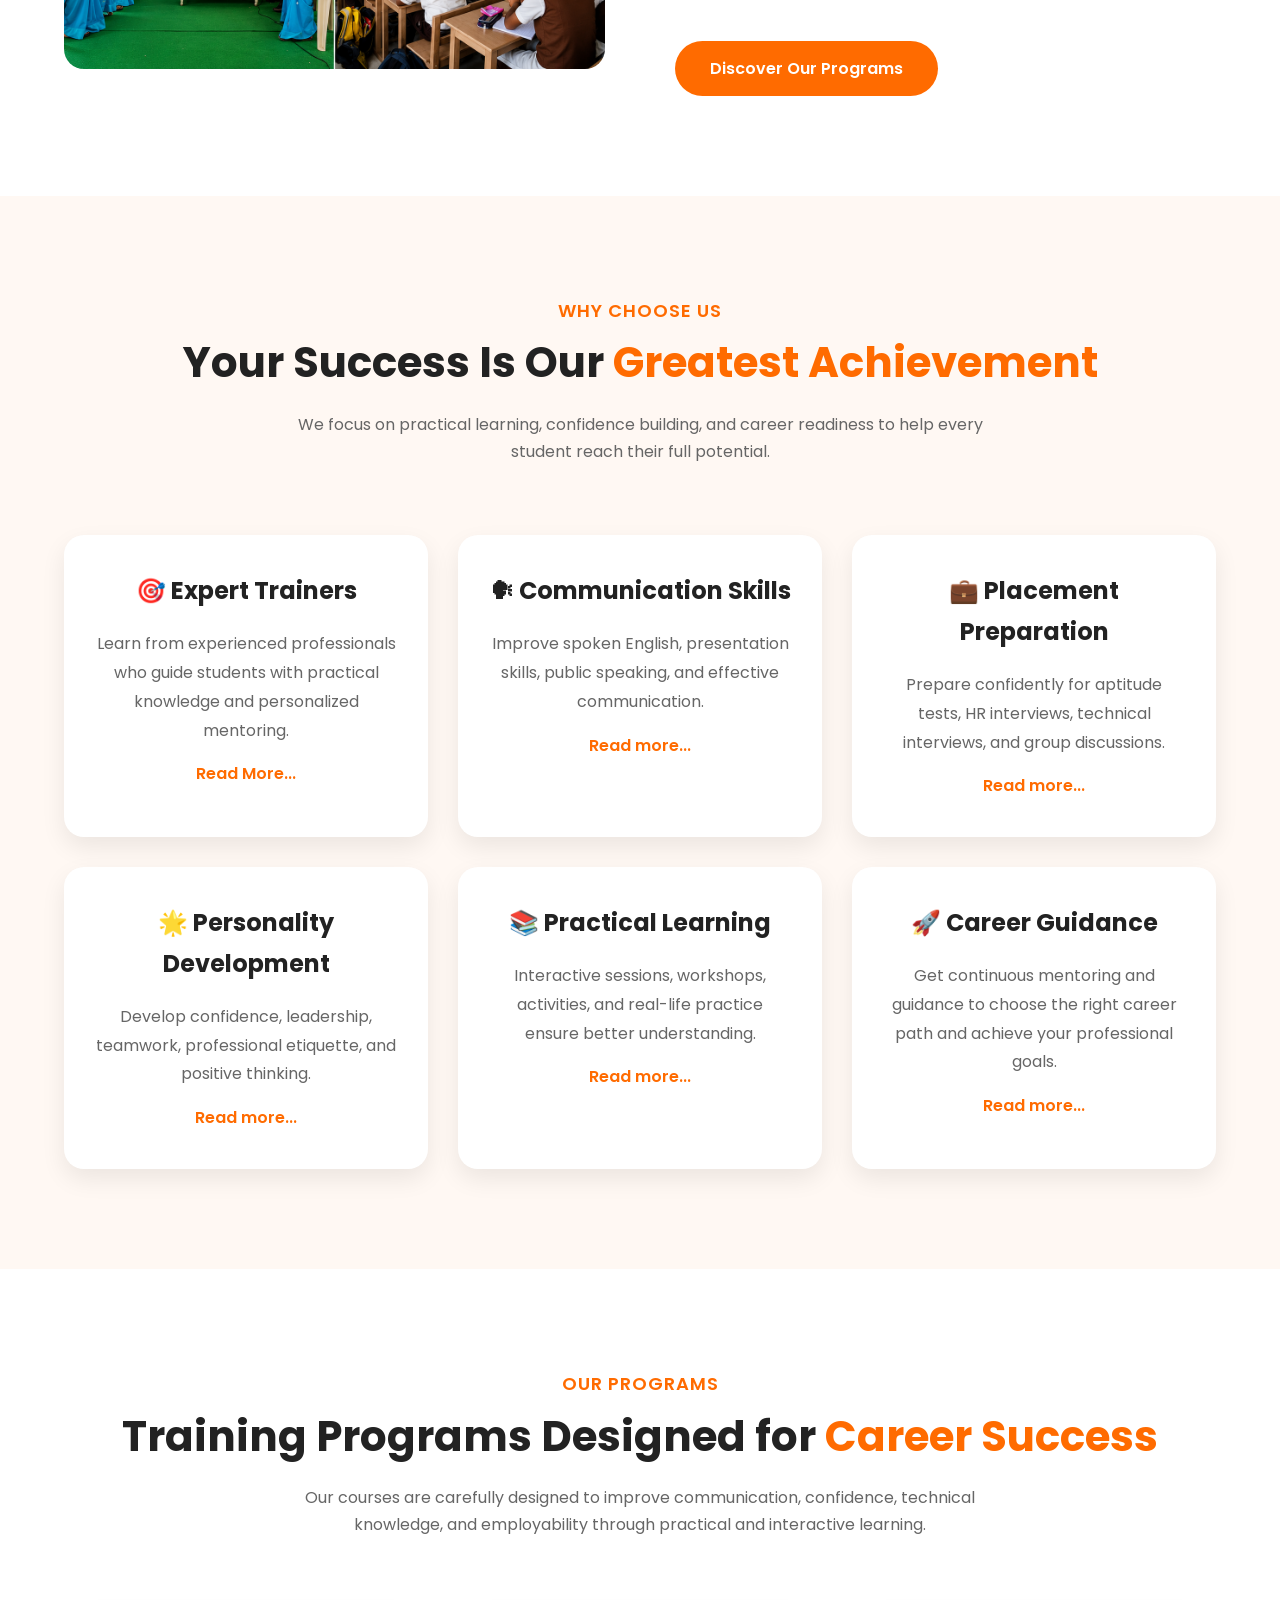
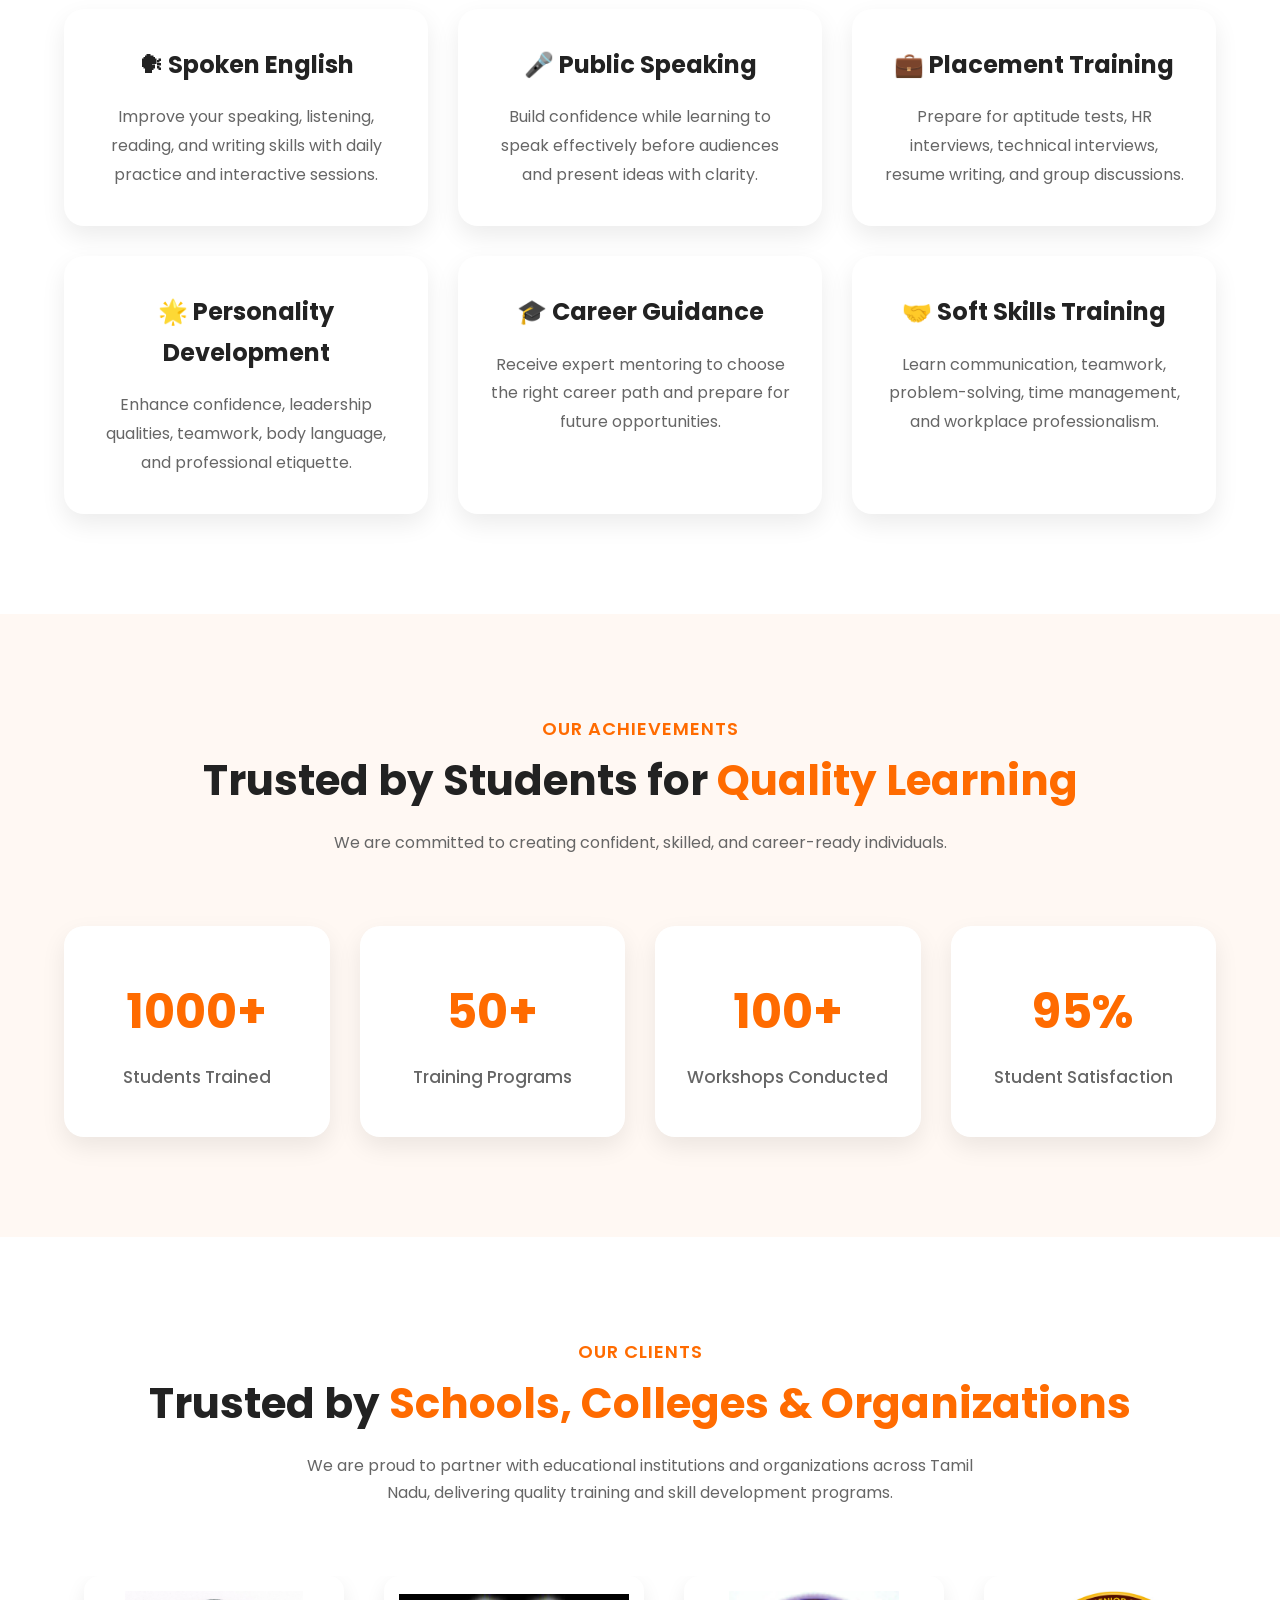
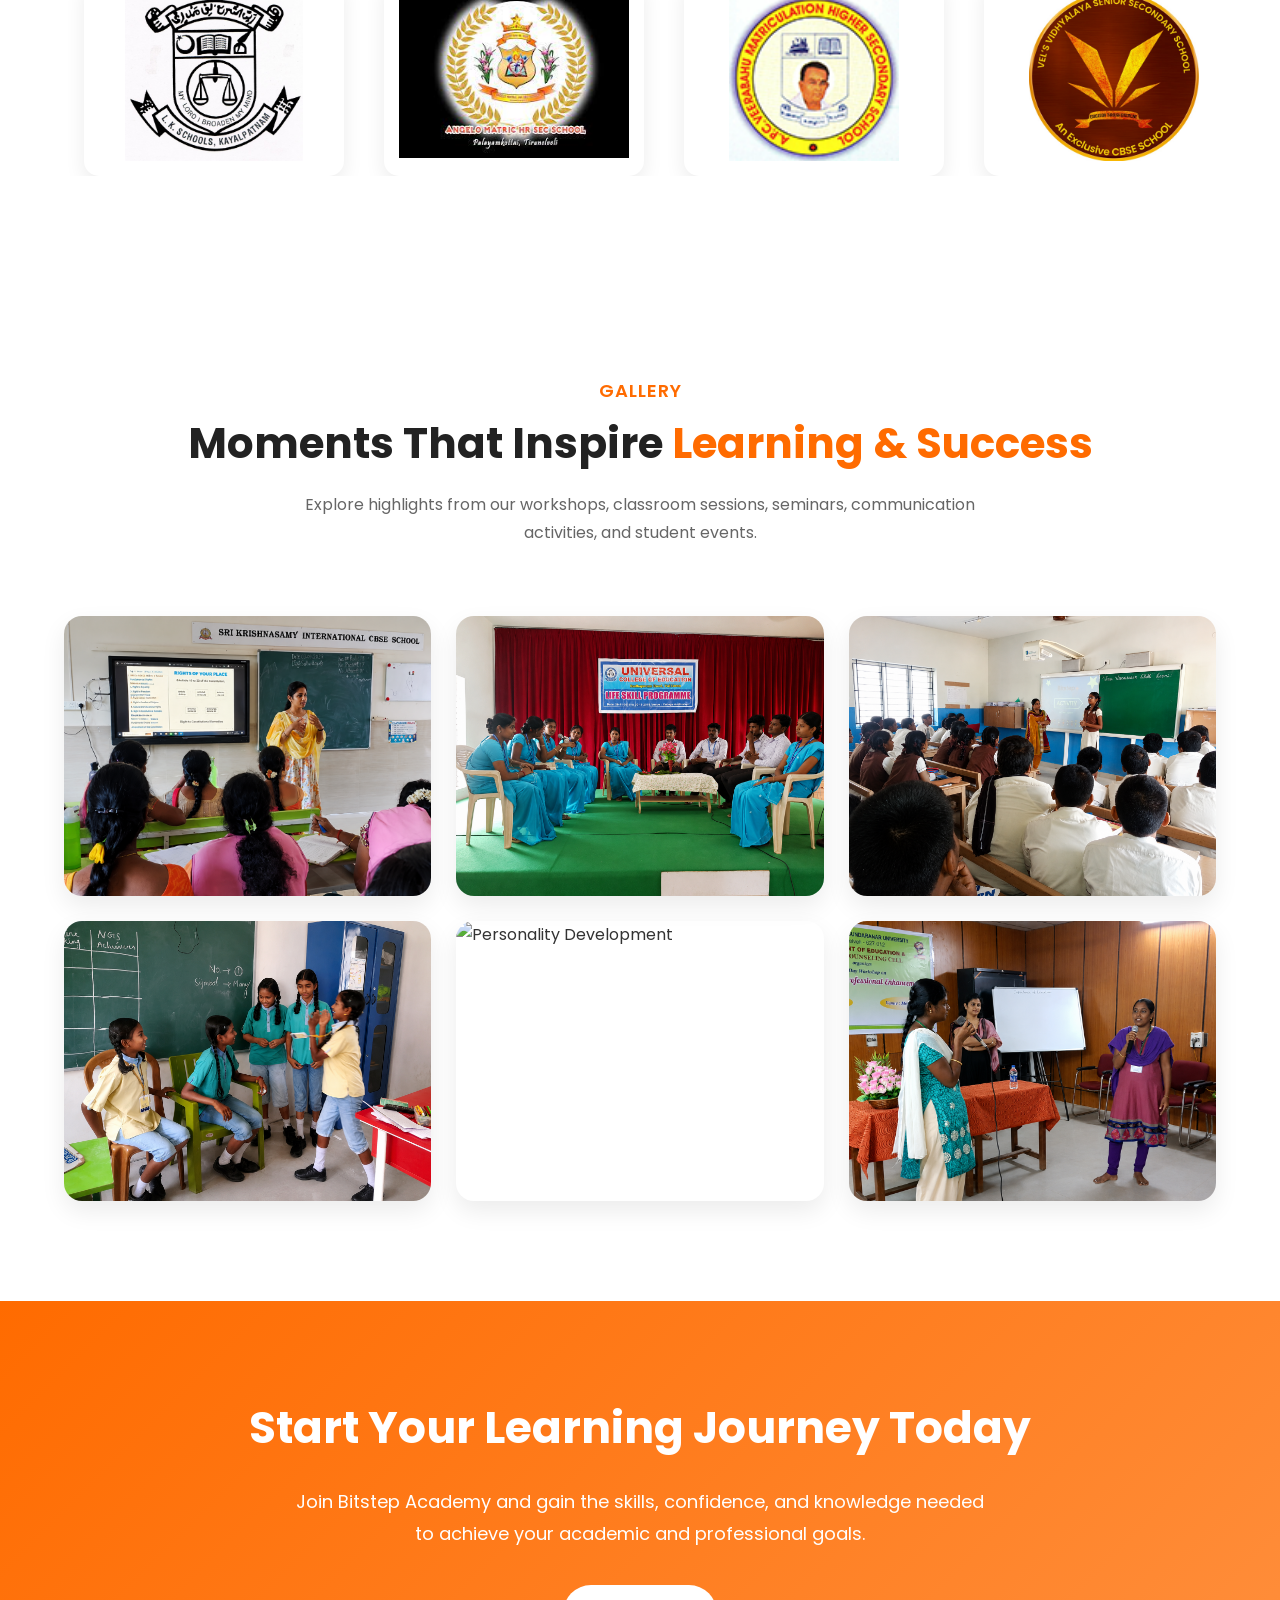
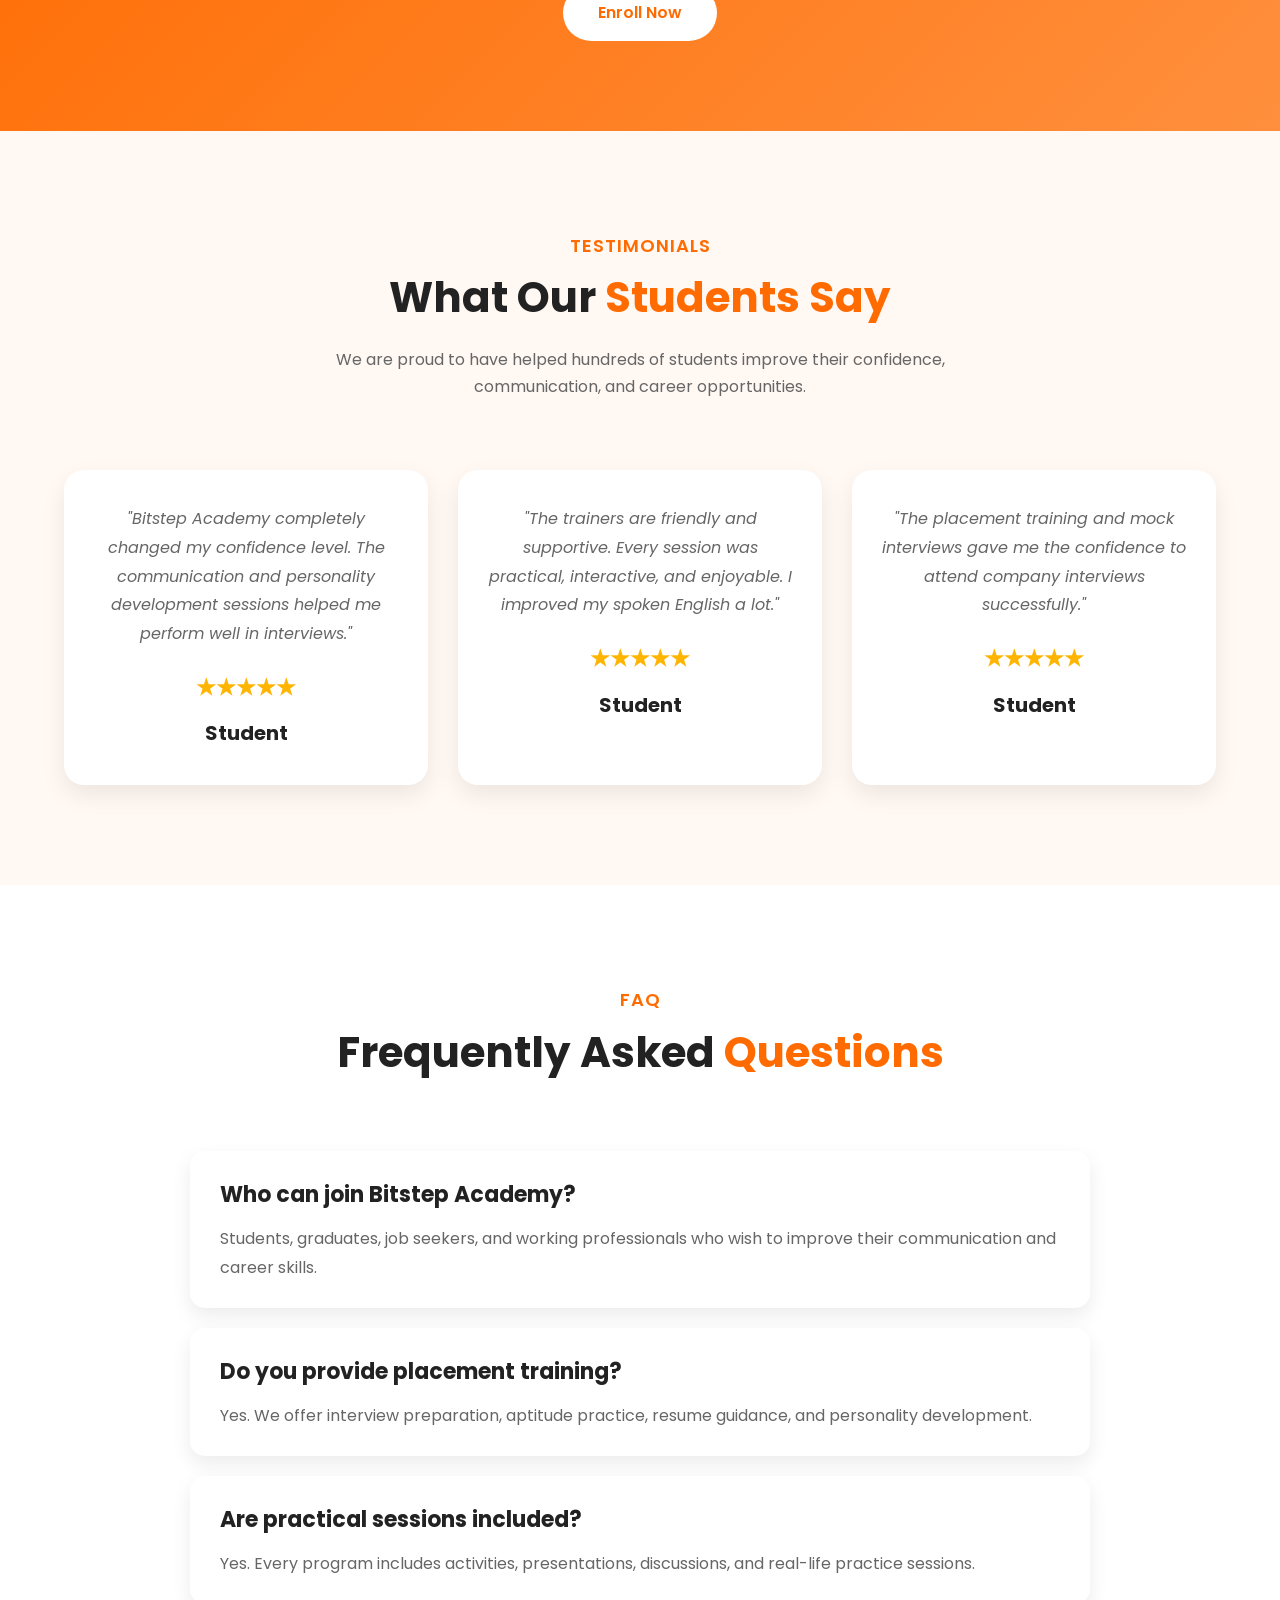
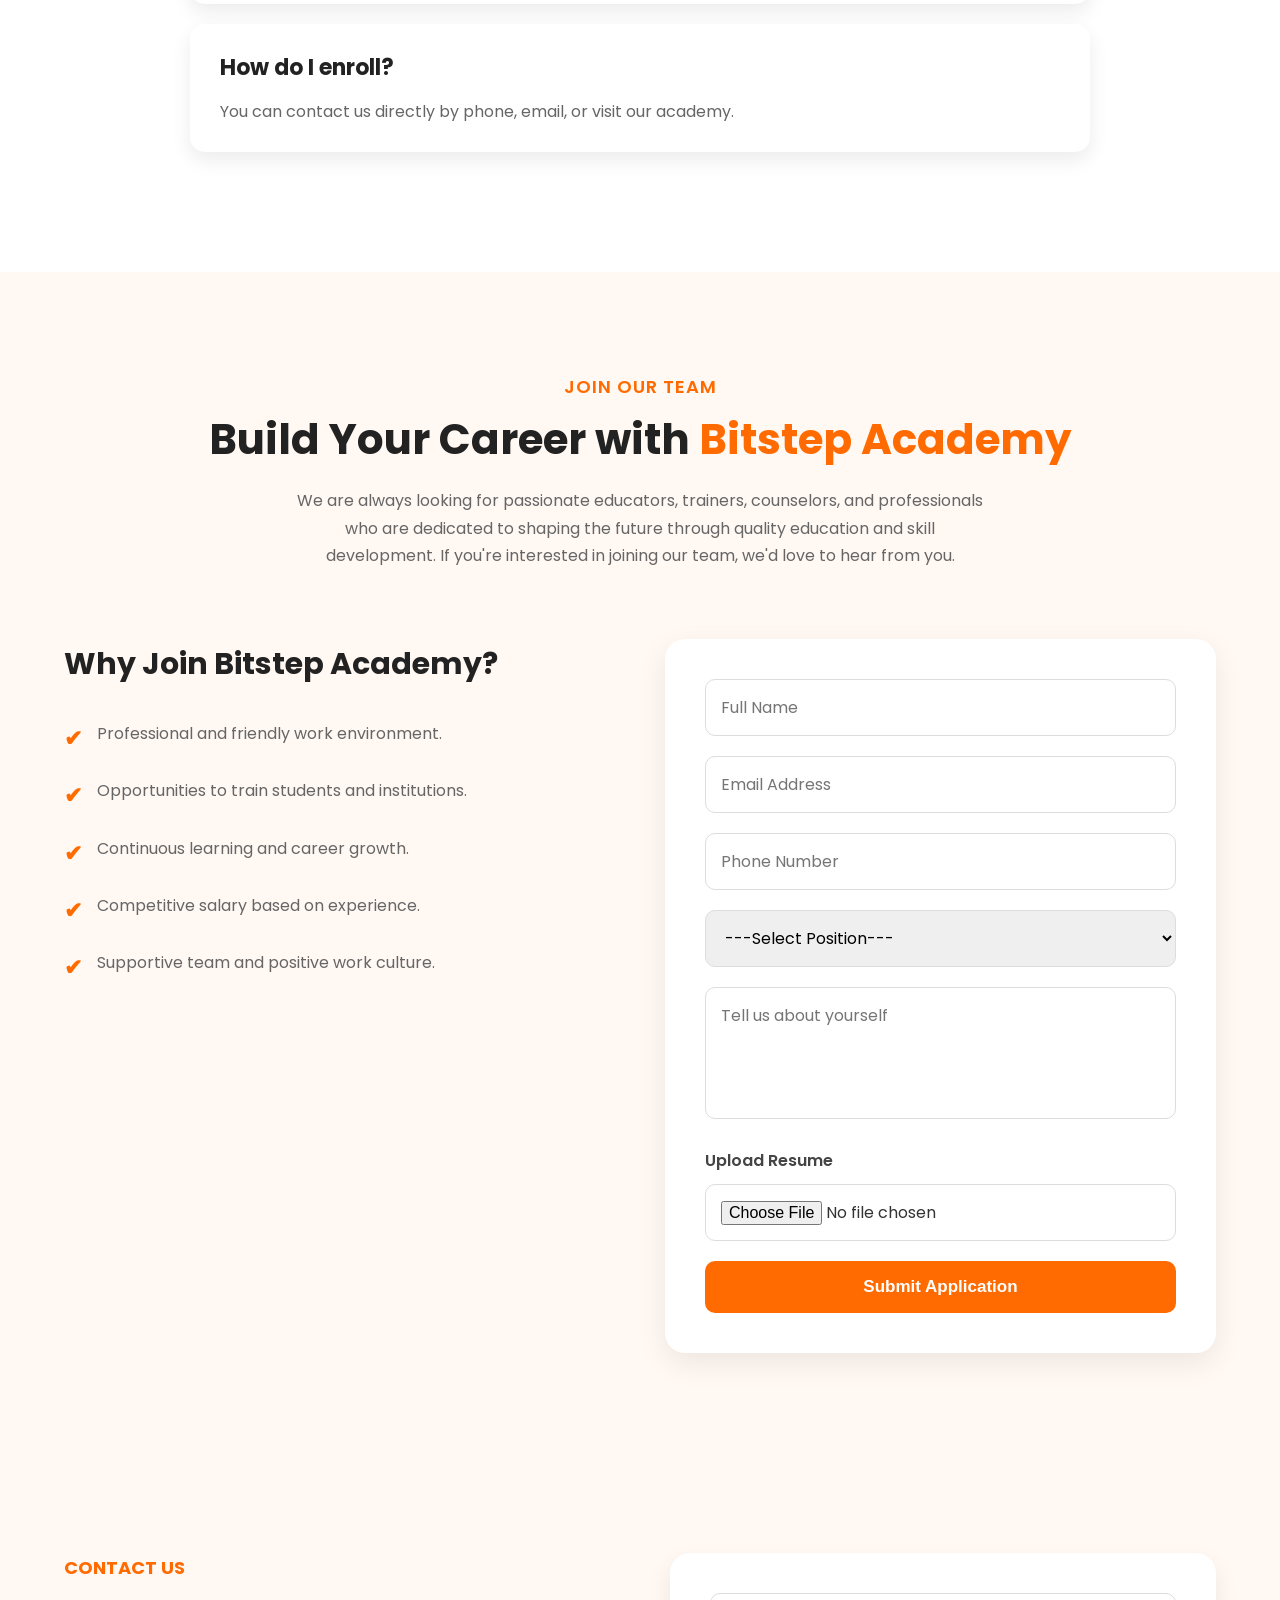
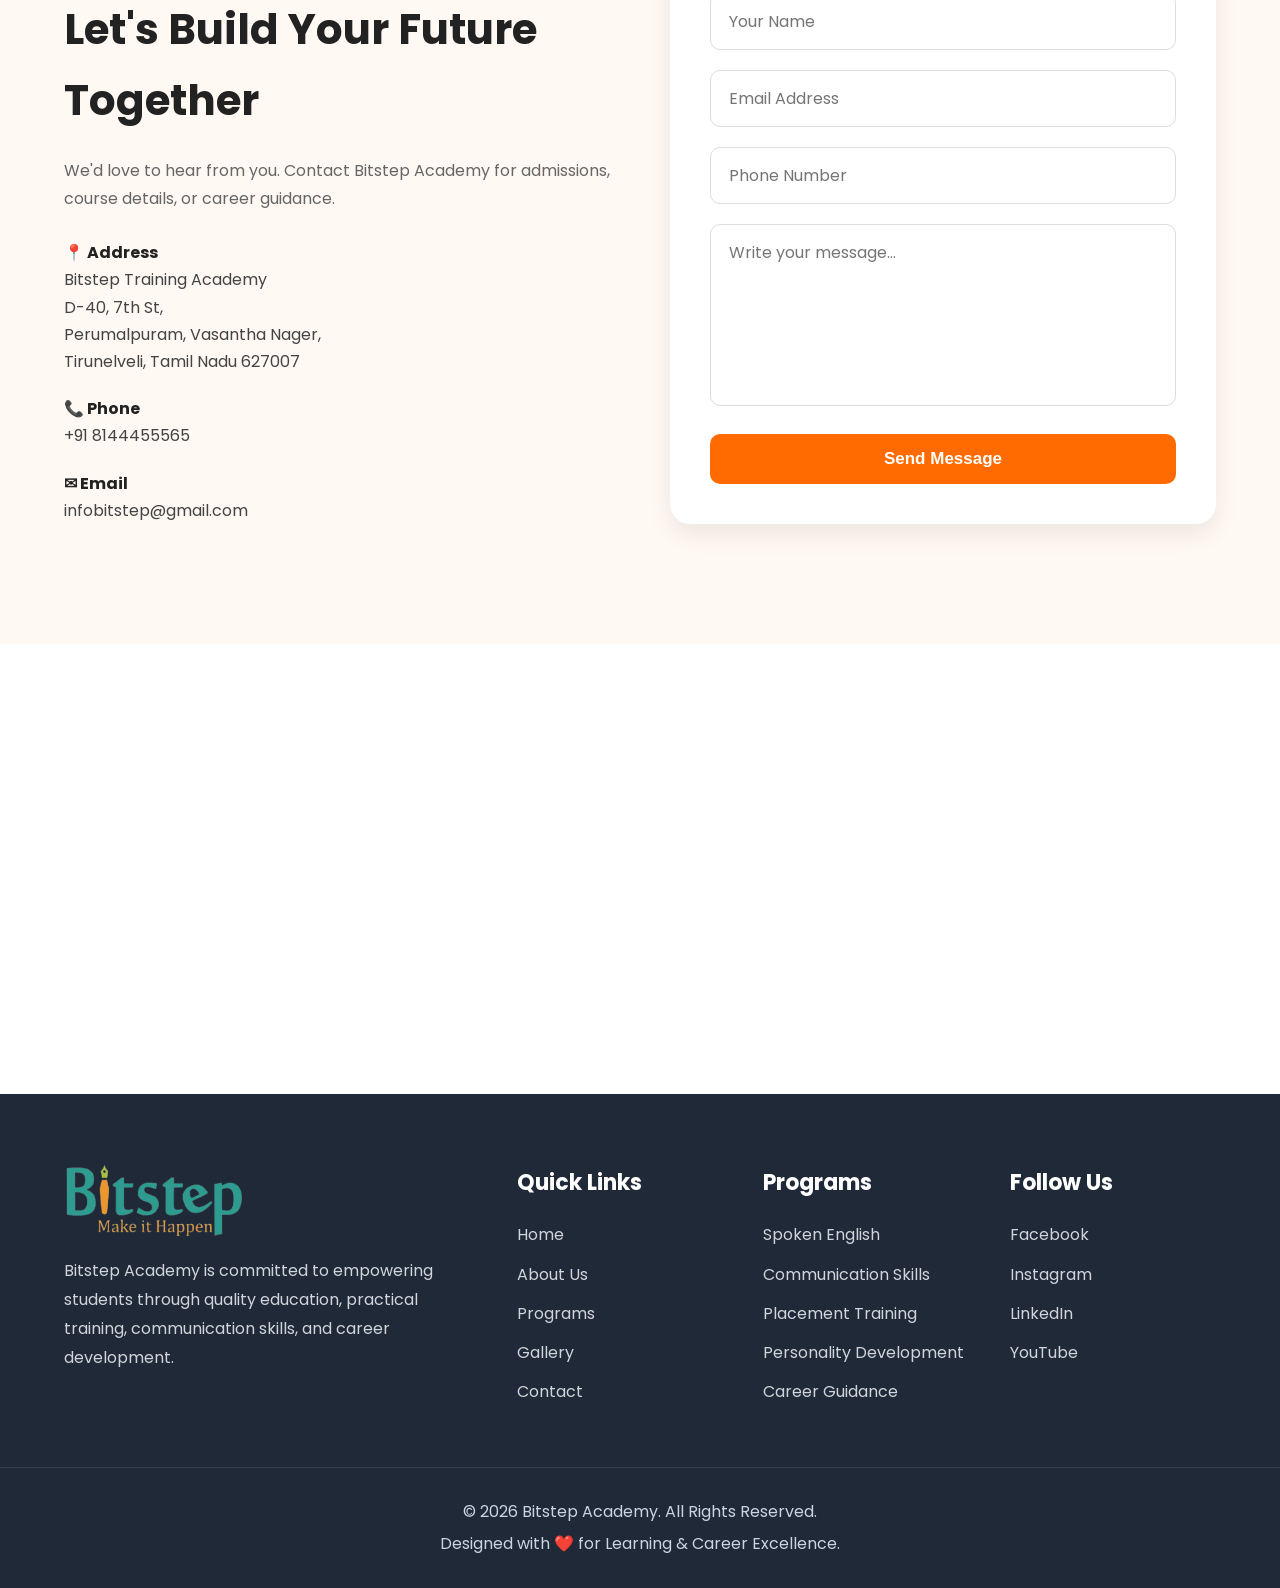
==== commit 89207666: "some change" ====
--- a/index.html
+++ b/index.html
@@ -179,7 +179,7 @@
 
                     </a>
 
-                    <a href="pages/under.html" class="service-card">
+                    <a href="pages/practicallearing.html" class="service-card">
 
                         <h3>📚 Practical Learning</h3>
 
@@ -193,7 +193,7 @@
 
                     </a>
 
-                    <a href="pages/under.html" class="service-card">
+                    <a href="pages/carrer.html" class="service-card">
 
                         <h3>🚀 Career Guidance</h3>
 
@@ -446,7 +446,7 @@
                     </div>
 
                     <div class="gallery-item">
-                        <img src="images/personality-development.png" alt="Personality Development">
+                        <img src="images/personality-develoment.png" alt="Personality Development">
                     </div>
 
                     <div class="gallery-item">
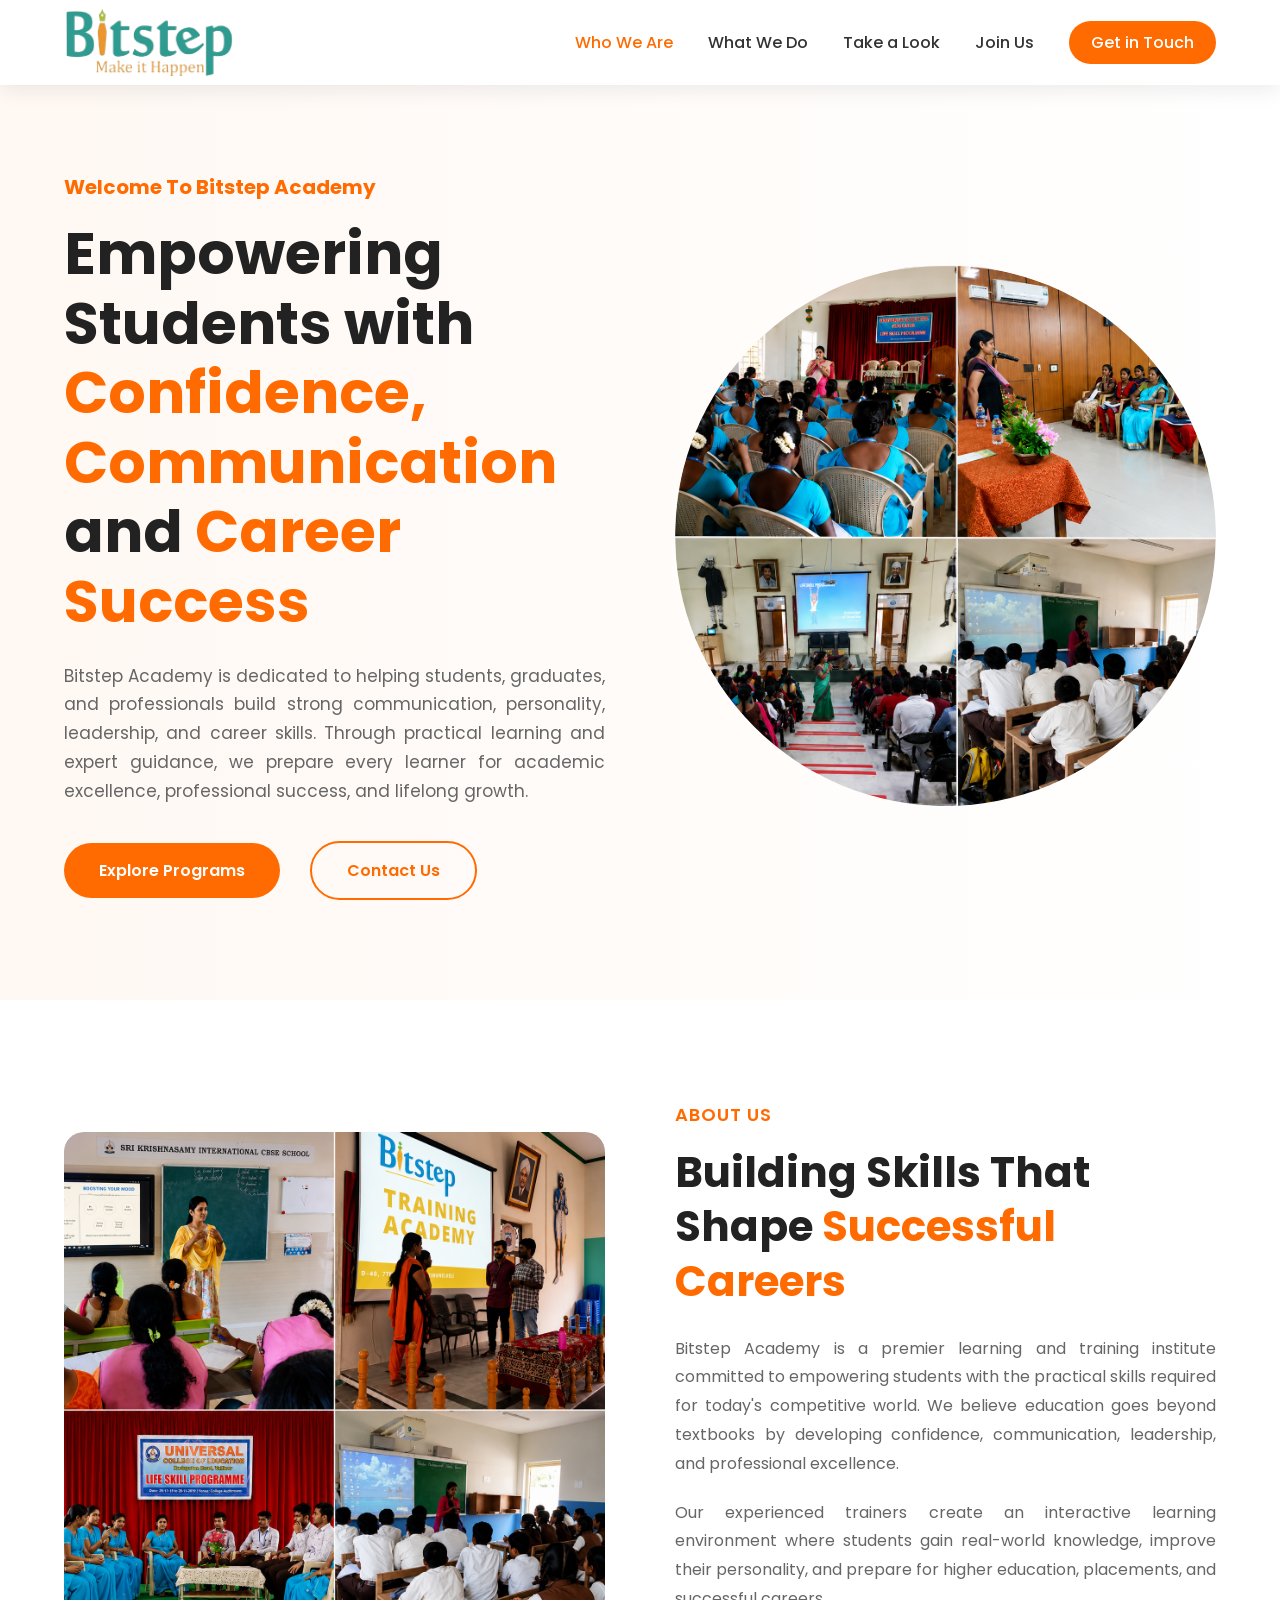
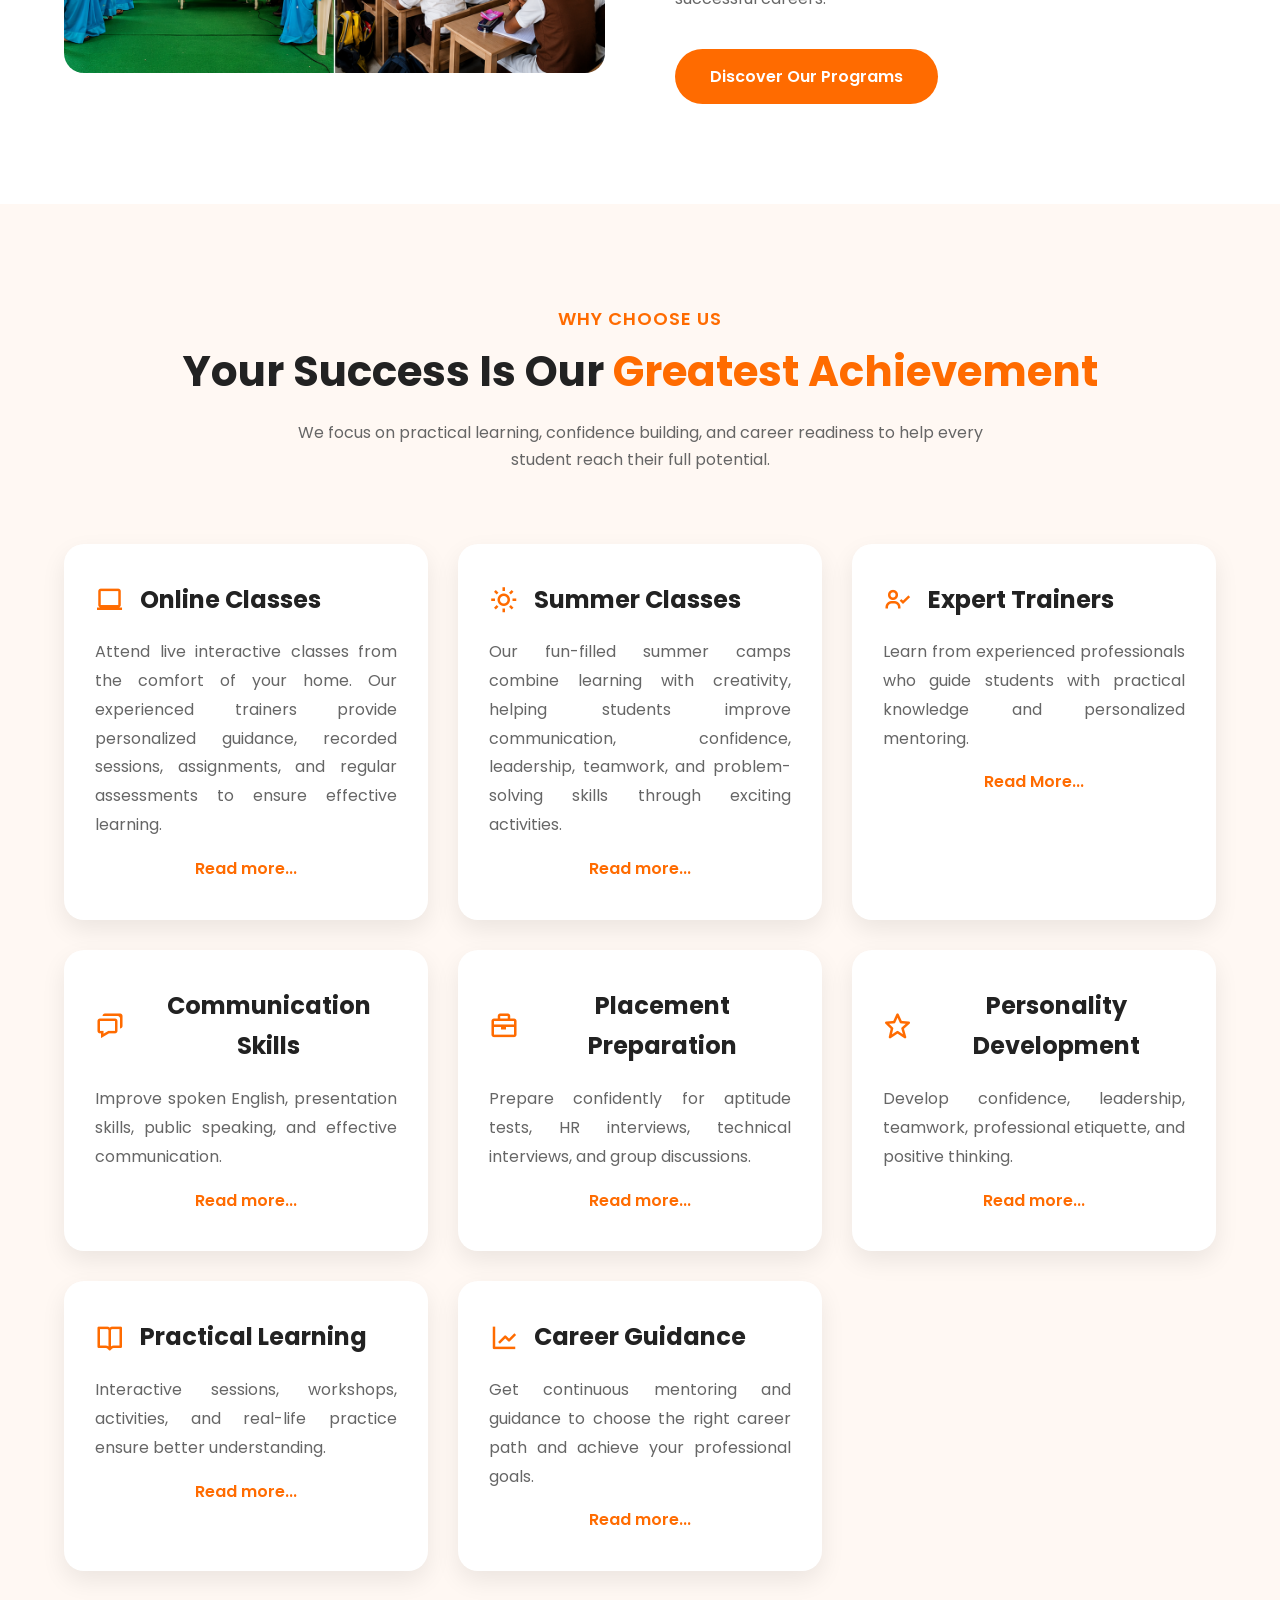
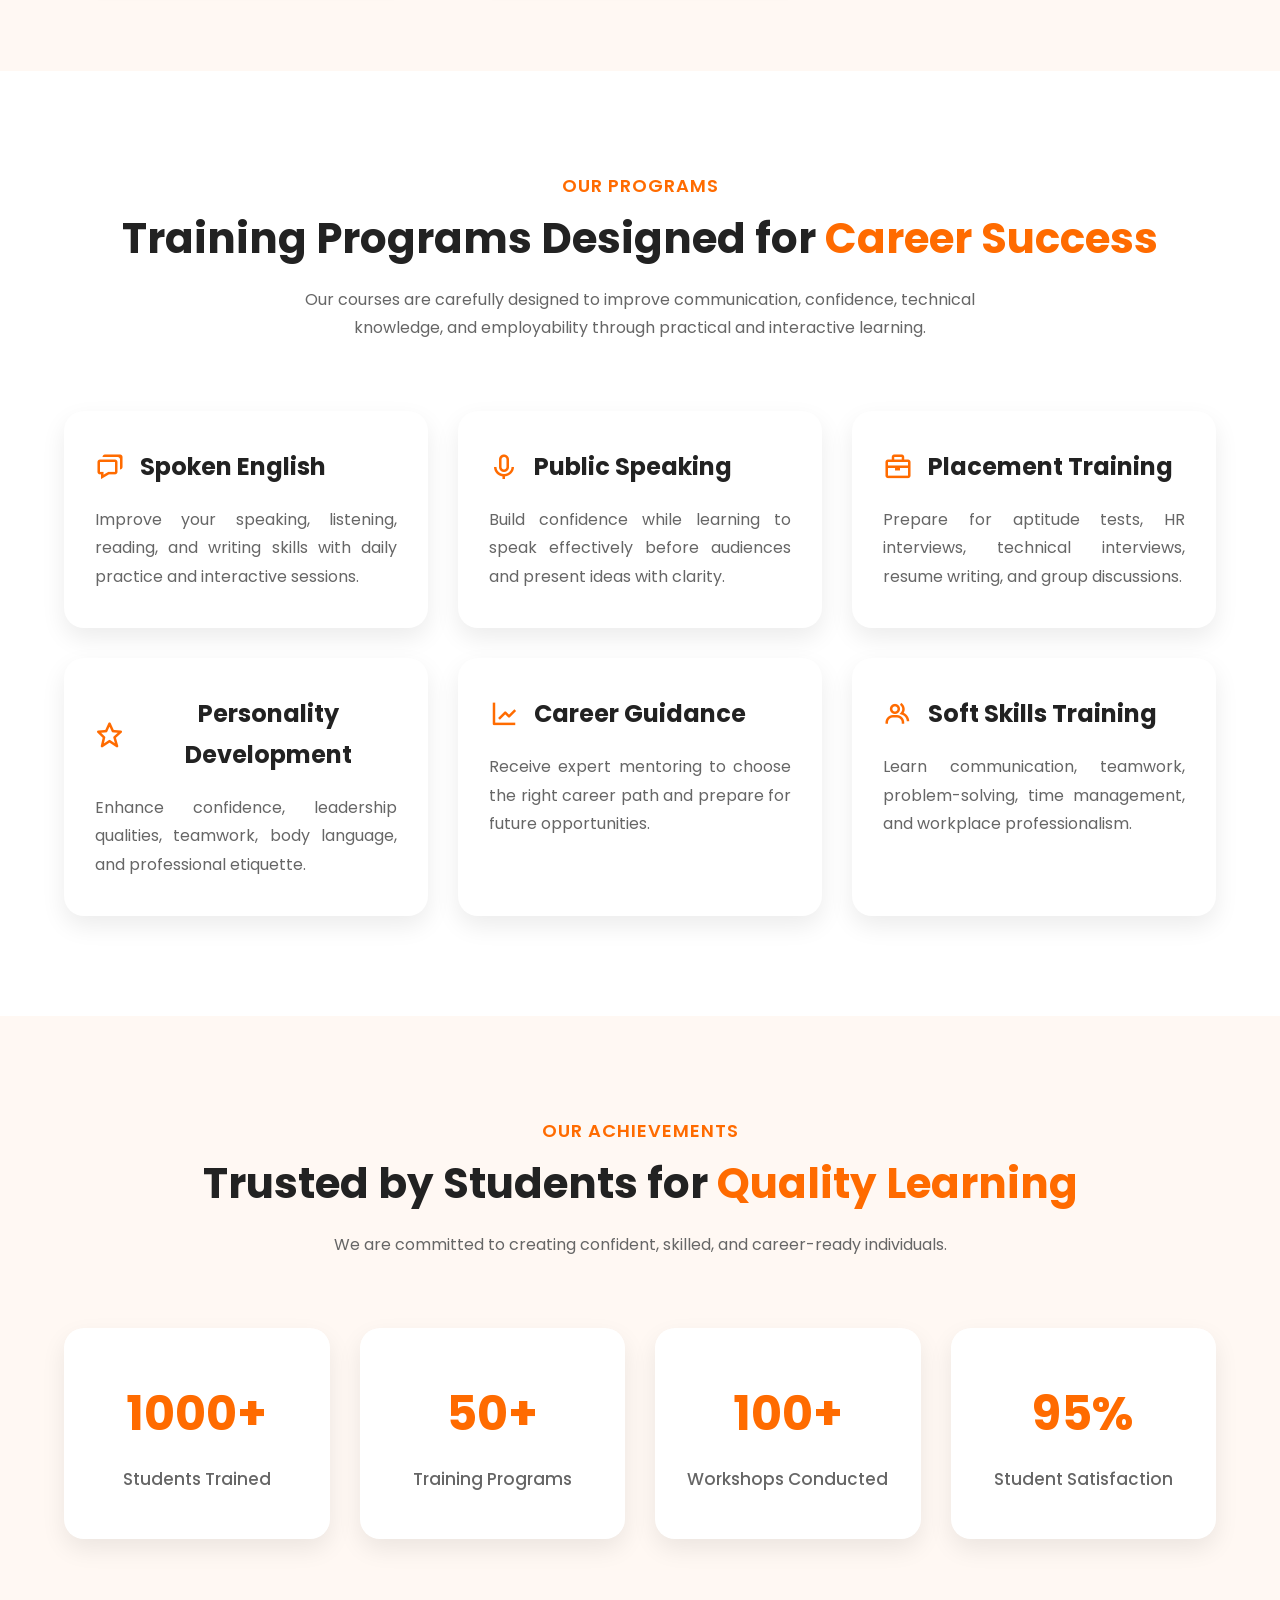
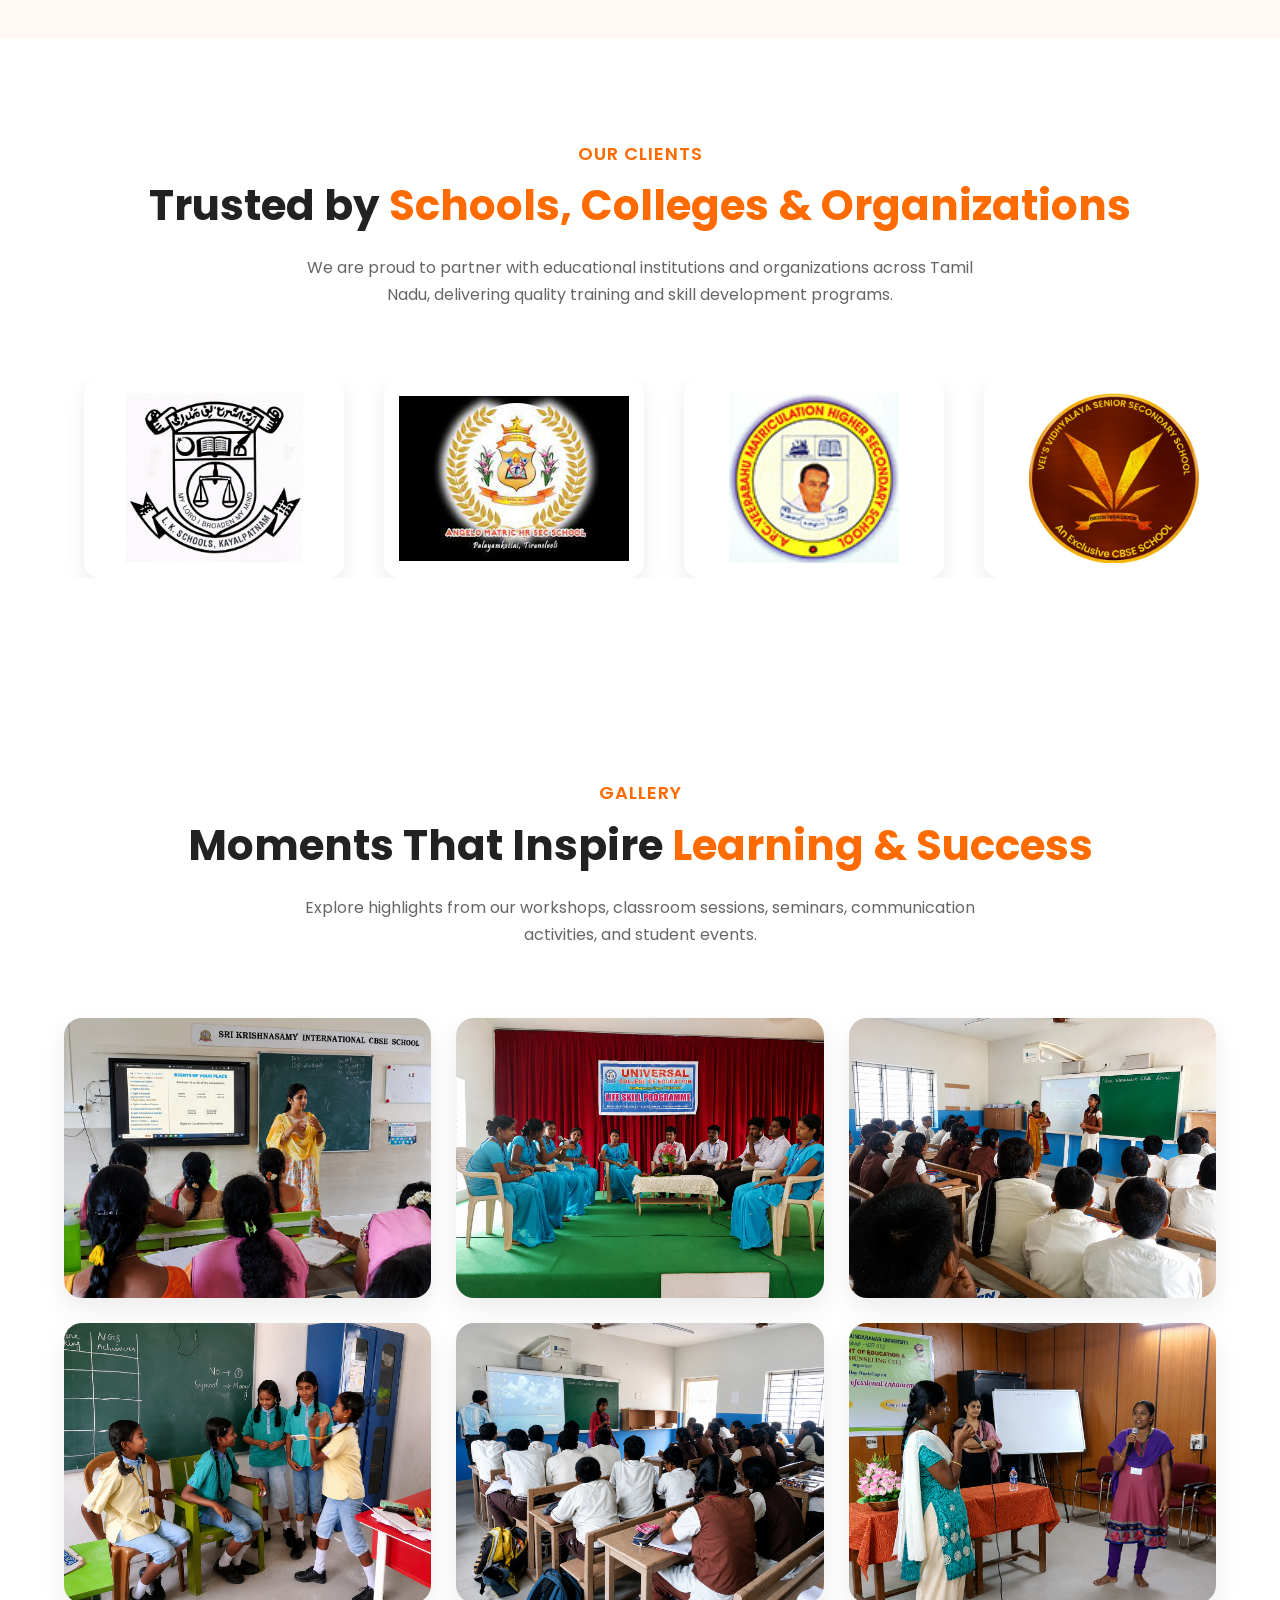
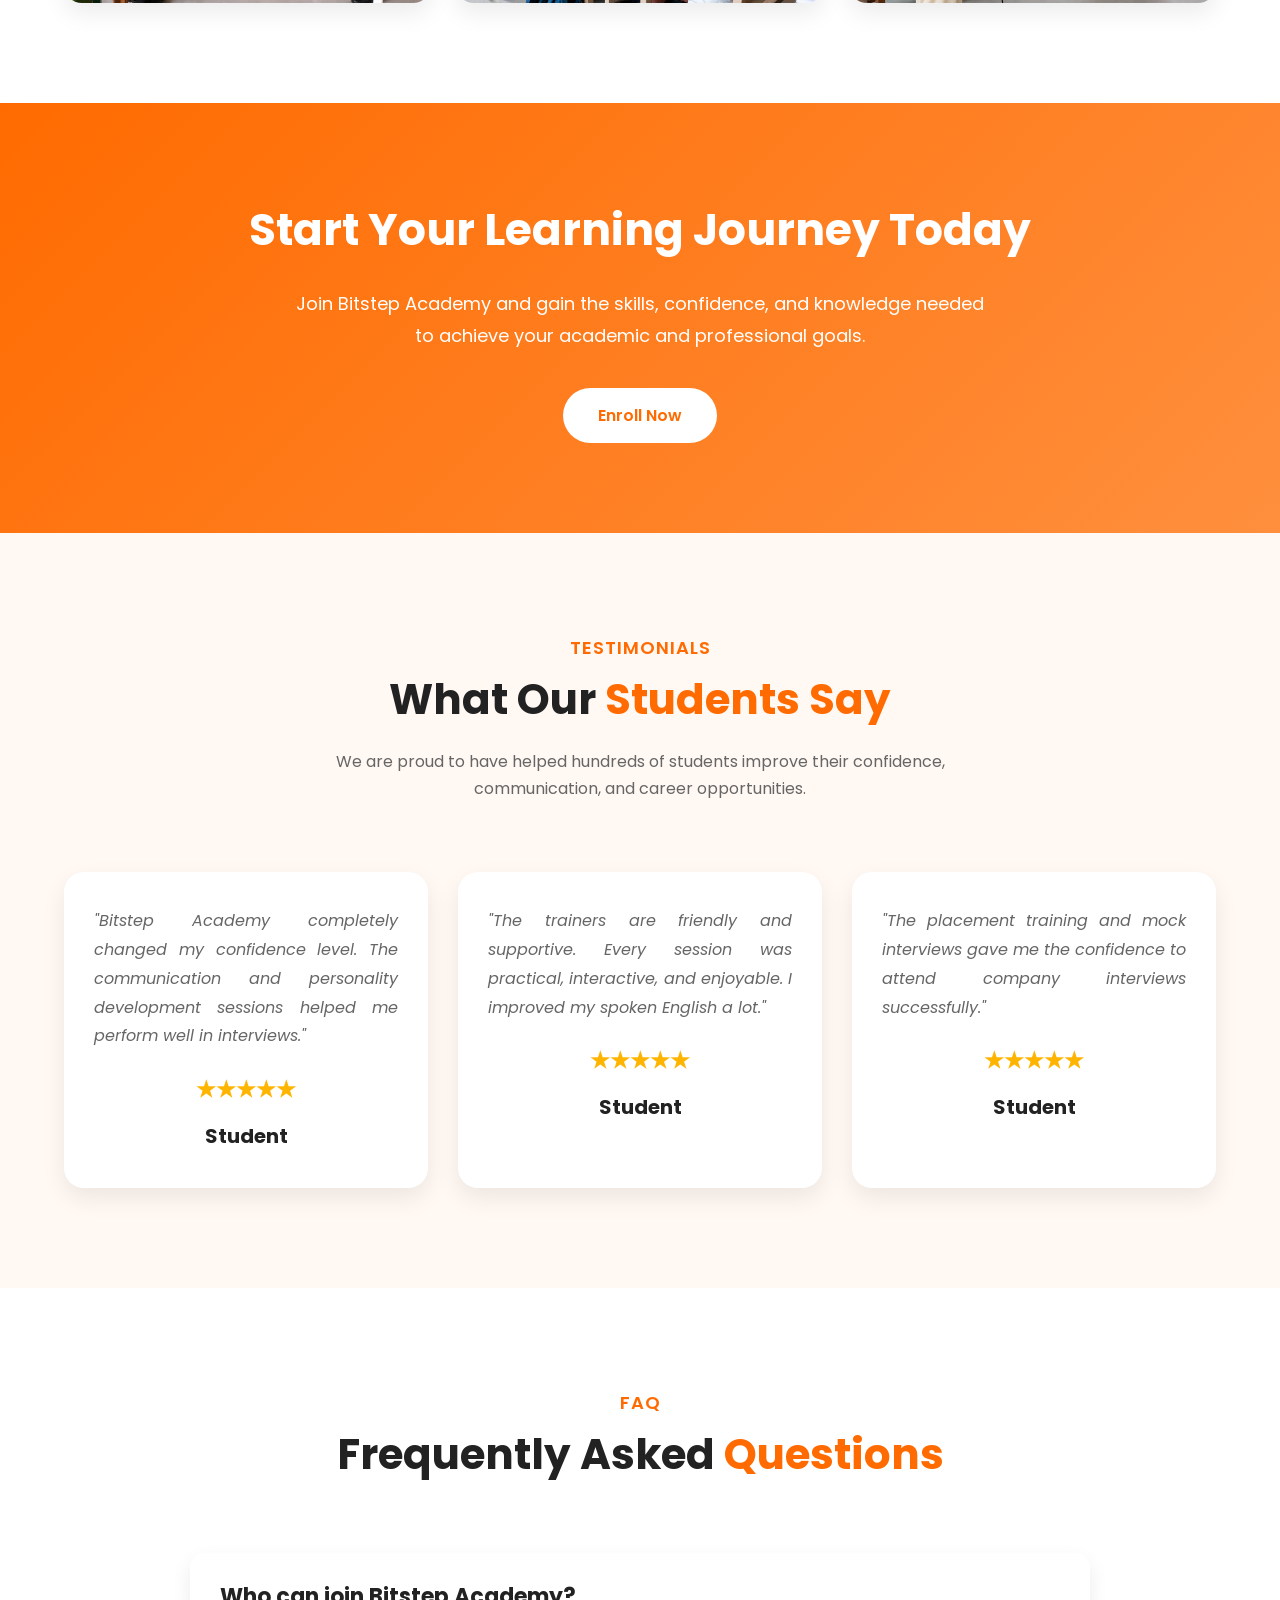
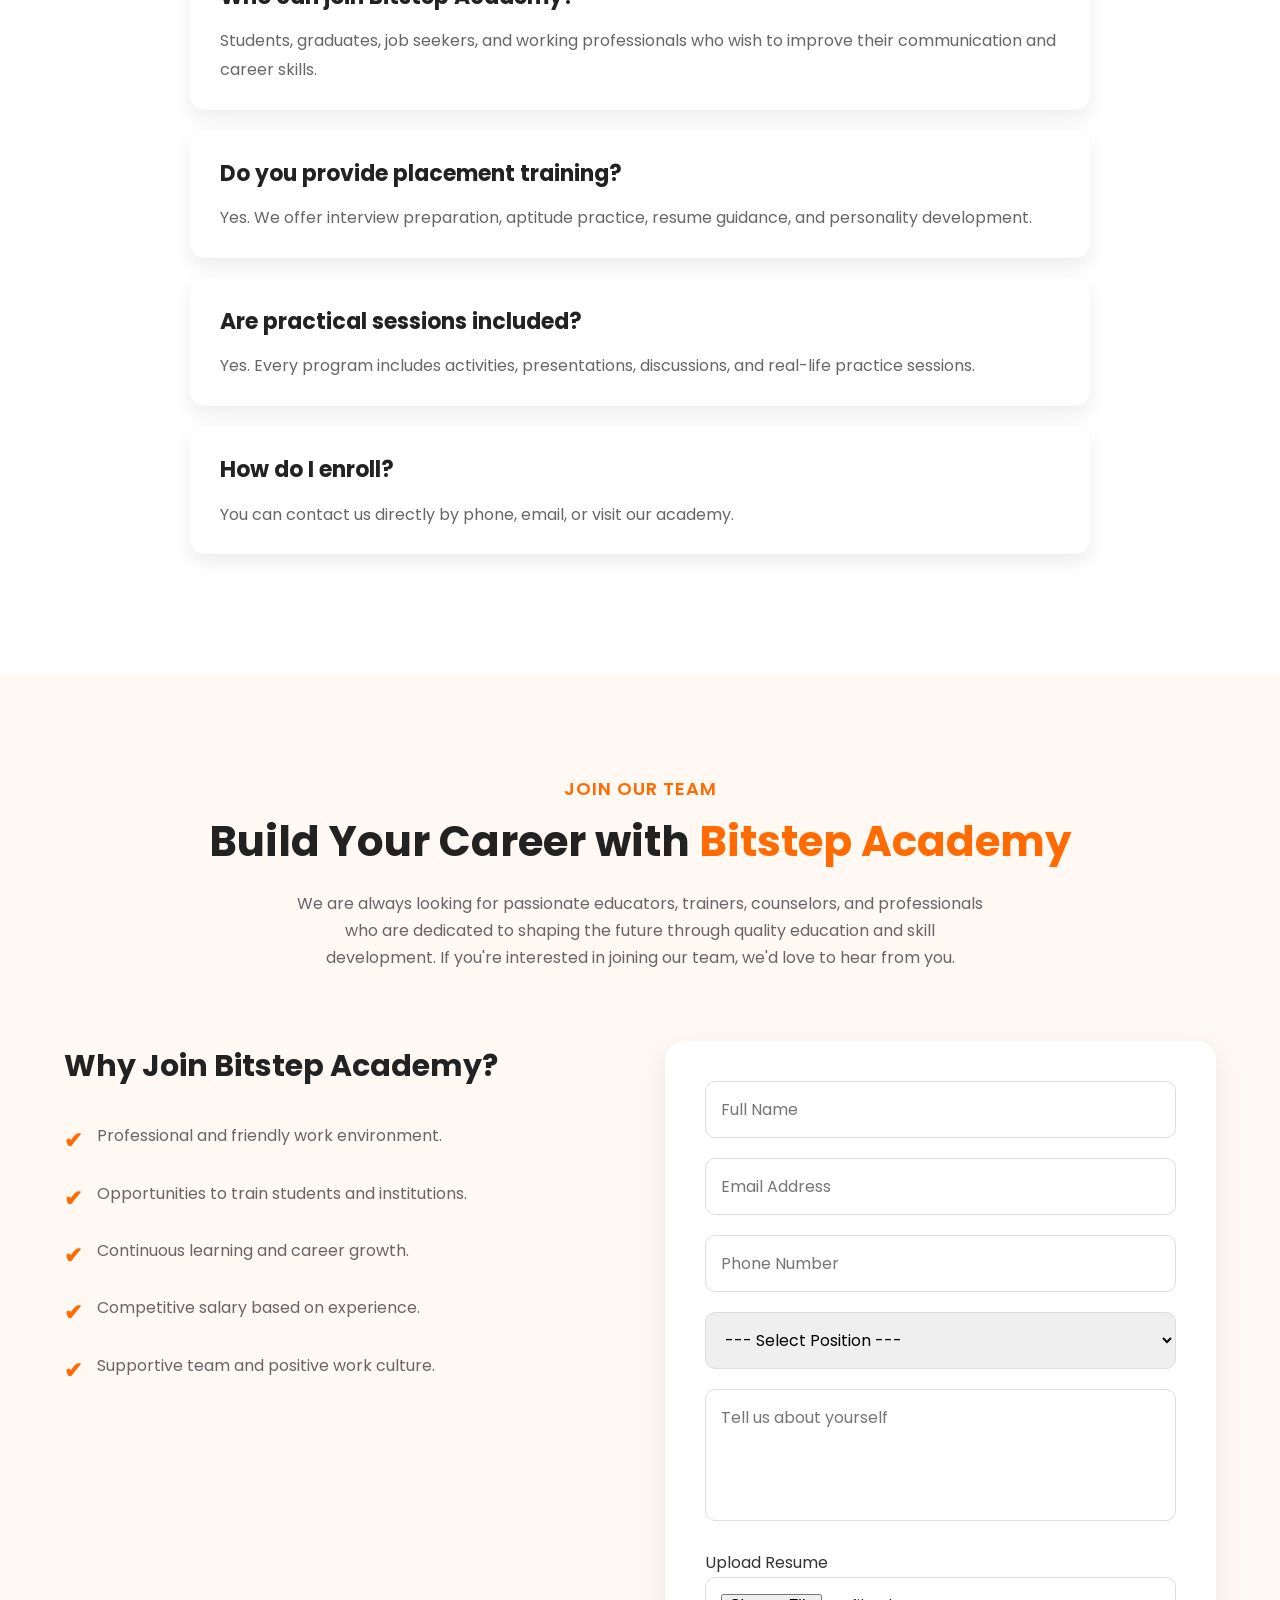
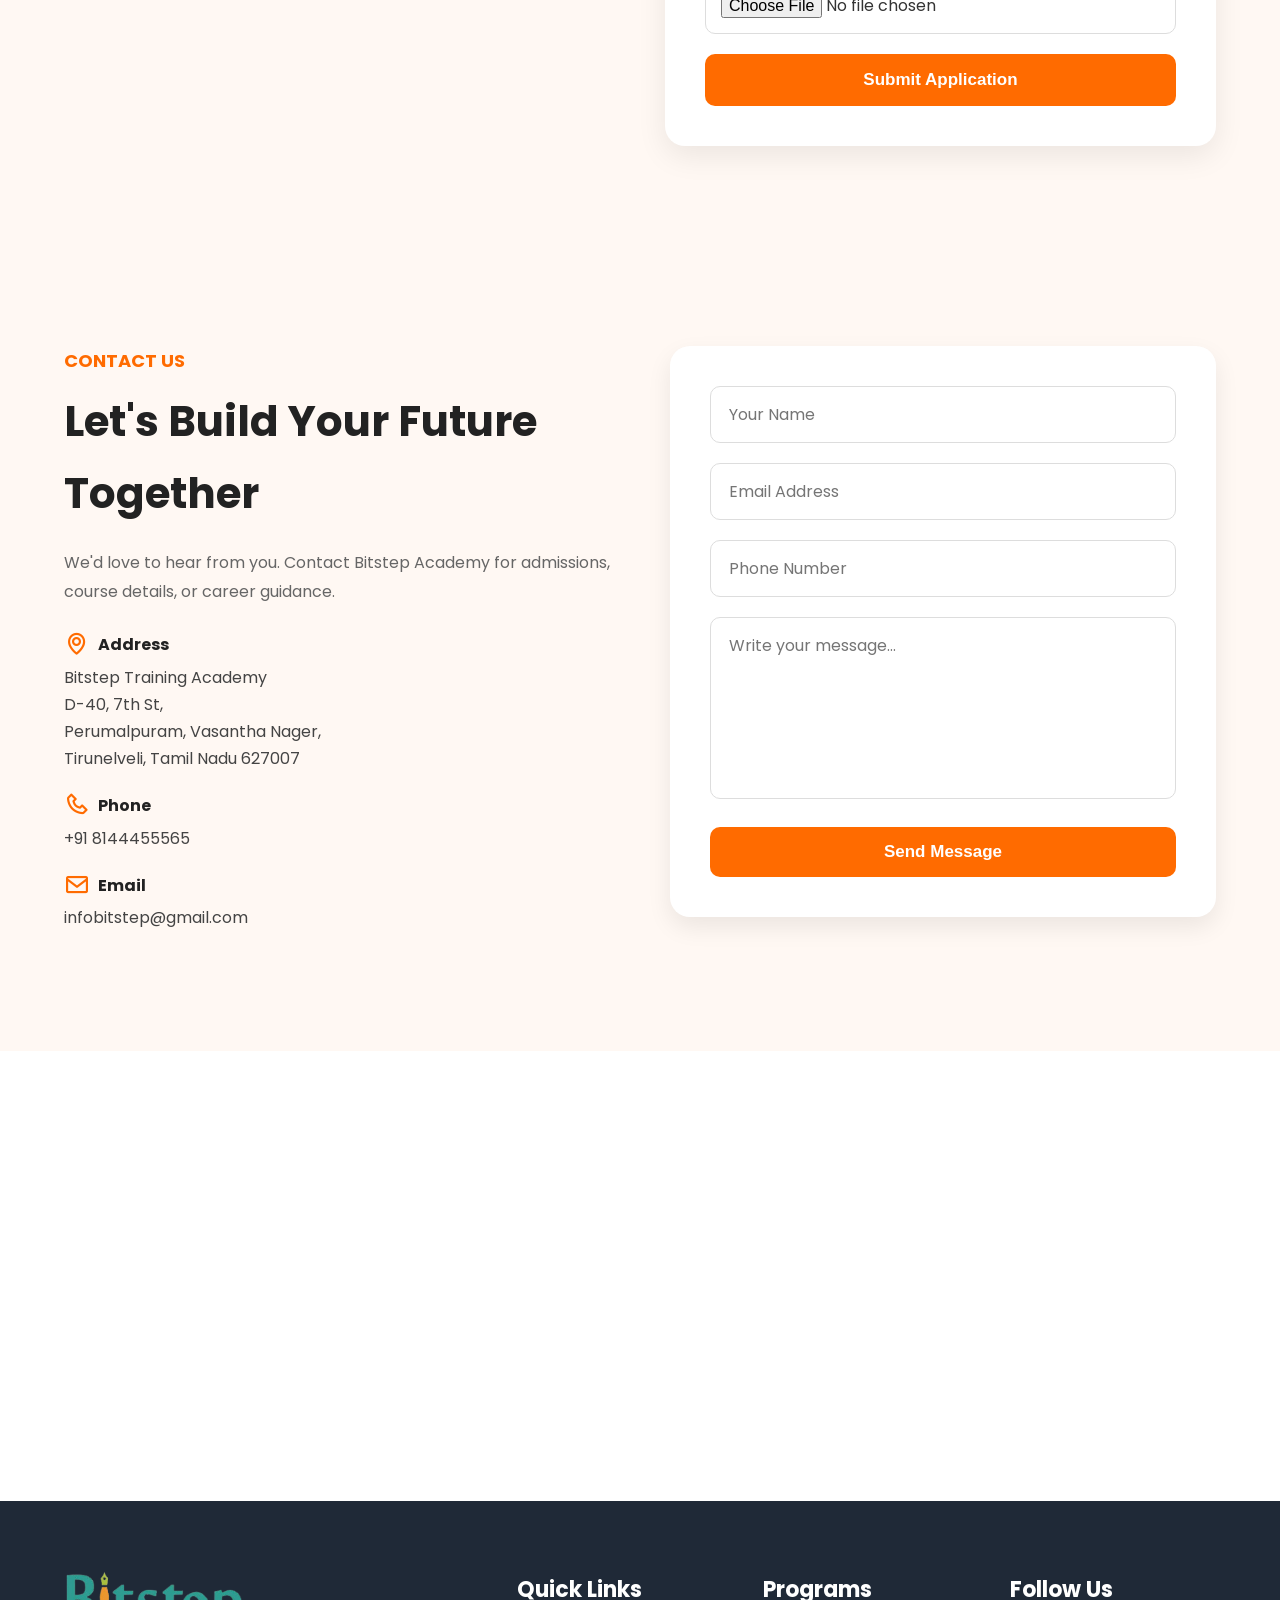
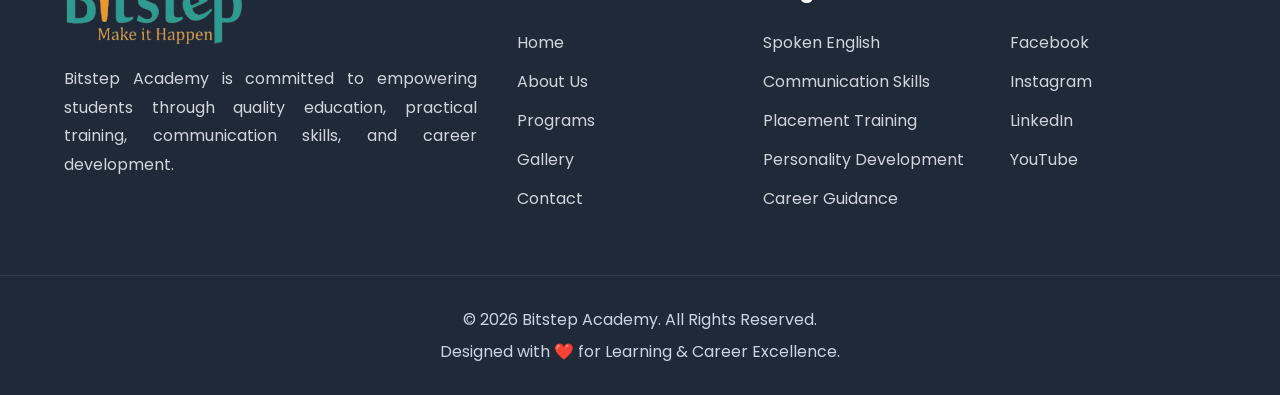
==== commit 2f24c46b: "new addings" ====
--- a/index.html
+++ b/index.html
@@ -7,6 +7,9 @@
     <title>Bitstep</title>
 
     <link rel="stylesheet" href="style.css">
+
+    <link href='https://unpkg.com/boxicons@2.1.4/css/boxicons.min.css' rel='stylesheet'>
+
 
     <link rel="preconnect" href="https://fonts.googleapis.com">
     <link rel="preconnect" href="https://fonts.gstatic.com" crossorigin>
@@ -73,9 +76,8 @@
                         Building Skills That Shape <span>Successful Careers</span>
                     </h2>
 
-                    <p></p>
-                        Bitstep Academy is a premier learning and training
-                        institute committed to empowering students with the
+                    <p>
+                        Bitstep Academy is a premier learning and training institute committed to empowering students with the
                         practical skills required for today's competitive world.
                         We believe education goes beyond textbooks by developing
                         confidence, communication, leadership, and professional
@@ -124,9 +126,35 @@
 
                 <div class="service-grid">
 
+                    <a href="pages/online.html" class="service-card">
+
+                        <h3><i class='bx bx-laptop'></i>Online Classes</h3>
+
+                        <p>Attend live interactive classes from the comfort of your home.
+                        Our experienced trainers provide personalized guidance,
+                        recorded sessions, assignments, and regular assessments to
+                        ensure effective learning.</p>
+
+                        <p class="click-me">Read more...</i></p>
+
+                    </a>
+
+                    <a href="pages/summer.html" class="service-card">
+                        
+                        <h3><i class='bx bx-sun'></i>Summer Classes</h3>
+
+                        <p>Our fun-filled summer camps combine learning with creativity,
+                    helping students improve communication, confidence,
+                    leadership, teamwork, and problem-solving skills through
+                    exciting activities.</p>
+
+                        <p class="click-me">Read more...</i></p>
+
+                    </a>
+
                     <a href="pages/trainers.html" class="service-card">
 
-                        <h3>🎯 Expert Trainers</h3>
+                        <h3><i class='bx bx-user-check'></i>Expert Trainers</h3>
 
                         <p>
                             Learn from experienced professionals who guide
@@ -134,13 +162,13 @@
                             mentoring.
                         </p>
 
-                        <p class="click-me">Read More...</p>
+                        <p class="click-me">Read More...</i></p>
 
                     </a>
 
                     <a href="pages/communication.html" class="service-card">
 
-                        <h3>🗣 Communication Skills</h3>
+                        <h3><i class='bx bx-chat'></i> Communication Skills</h3>
 
                         <p>
                             Improve spoken English, presentation skills,
@@ -153,7 +181,7 @@
 
                     <a href="pages/placement.html" class="service-card">
 
-                        <h3>💼 Placement Preparation</h3>
+                        <h3><i class='bx bx-briefcase'></i>Placement Preparation</h3>
 
                         <p>
                             Prepare confidently for aptitude tests,
@@ -167,7 +195,7 @@
 
                     <a href="pages/personality.html" class="service-card">
 
-                        <h3>🌟 Personality Development</h3>
+                        <h3><i class='bx bx-star'></i>Personality Development</h3>
 
                         <p>
                             Develop confidence, leadership,
@@ -175,13 +203,13 @@
                             and positive thinking.
                         </p>
 
-                        <p class="click-me">Read more...</p>
+                        <p class="click-me">Read more...</i></p>
 
                     </a>
 
                     <a href="pages/practicallearing.html" class="service-card">
 
-                        <h3>📚 Practical Learning</h3>
+                        <h3> <i class='bx bx-book-open'></i> Practical Learning</h3>
 
                         <p>
                             Interactive sessions, workshops,
@@ -189,13 +217,13 @@
                             ensure better understanding.
                         </p>
 
-                        <p class="click-me">Read more...</p>
+                        <p class="click-me">Read more...</i></p>
 
                     </a>
 
                     <a href="pages/carrer.html" class="service-card">
 
-                        <h3>🚀 Career Guidance</h3>
+                        <h3><i class='bx bx-line-chart'></i> Career Guidance</h3>
 
                         <p>
                             Get continuous mentoring and guidance
@@ -203,12 +231,12 @@
                             achieve your professional goals.
                         </p>
 
-                        <p class="click-me">Read more...</p>
+                        <p class="click-me">Read more...</i></p>
 
                     </a>
 
                 </div>
-
+                
             </div>
 
         </section>
@@ -233,7 +261,7 @@
                 <div class="program-grid">
 
                     <div class="program-card">
-                        <h3>🗣 Spoken English</h3>
+                        <h3><i class='bx bx-chat'></i>Spoken English</h3>
                         <p>
                             Improve your speaking, listening, reading,
                             and writing skills with daily practice and
@@ -242,7 +270,7 @@
                     </div>
 
                     <div class="program-card">
-                        <h3>🎤 Public Speaking</h3>
+                        <h3><i class='bx bx-microphone'></i>Public Speaking</h3>
                         <p>
                             Build confidence while learning to speak
                             effectively before audiences and present
@@ -251,7 +279,7 @@
                     </div>
 
                     <div class="program-card">
-                        <h3>💼 Placement Training</h3>
+                        <h3><i class='bx bx-briefcase'></i>Placement Training</h3>
                         <p>
                             Prepare for aptitude tests, HR interviews,
                             technical interviews, resume writing,
@@ -260,7 +288,7 @@
                     </div>
 
                     <div class="program-card">
-                        <h3>🌟 Personality Development</h3>
+                        <h3><i class='bx bx-star'></i>Personality Development</h3>
                         <p>
                             Enhance confidence, leadership qualities,
                             teamwork, body language, and professional
@@ -269,7 +297,7 @@
                     </div>
 
                     <div class="program-card">
-                        <h3>🎓 Career Guidance</h3>
+                        <h3><i class='bx bx-line-chart'></i>Career Guidance</h3>
                         <p>
                             Receive expert mentoring to choose the
                             right career path and prepare for future
@@ -278,7 +306,7 @@
                     </div>
 
                     <div class="program-card">
-                        <h3>🤝 Soft Skills Training</h3>
+                        <h3><i class='bx bx-group'></i>Soft Skills Training</h3>
                         <p>
                             Learn communication, teamwork,
                             problem-solving, time management,
@@ -654,41 +682,41 @@
 
                     <div class="career-form">
 
-                        <form>
-
-                            <input type="text" placeholder="Full Name" required>
-
-                            <input type="email" placeholder="Email Address" required>
-
-                            <input type="tel" placeholder="Phone Number" required>
-
-                            <select required>
-
-                                <option value=""> ---Select Position--- </option>
-
-                                <option> Spoken English Trainer </option>
-
-                                <option> Communication Trainer </option>
-
-                                <option> Soft Skills Trainer </option>
-
-                                <option> Faculty Trainer </option>
-
-                                <option> Marketing Executive </option>
-
-                                <option> Office Administrator </option>
-
-                                <option> Other </option>
+                        <form id="careerForm" enctype="multipart/form-data">
+
+                            <input type="text" id="careerfullName" placeholder="Full Name" required>
+
+                            <input type="email" id="careeremail" placeholder="Email Address" required>
+
+                            <input type="tel" id="careerphone" placeholder="Phone Number" required>
+
+                            <select id="careerposition" required>
+
+                                <option value="">--- Select Position ---</option>
+
+                                <option>Spoken English Trainer</option>
+
+                                <option>Communication Trainer</option>
+
+                                <option>Soft Skills Trainer</option>
+
+                                <option>Faculty Trainer</option>
+
+                                <option>Marketing Executive</option>
+
+                                <option>Office Administrator</option>
+
+                                <option>Other</option>
 
                             </select>
 
-                            <textarea rows="4" placeholder="Tell us about yourself"></textarea>
-
-                            <label class="upload-label"> Upload Resume </label>
-
-                            <input type="file" accept=".pdf,.doc,.docx">
-
-                            <button type="submit"> Submit Application </button>
+                            <textarea id="careerAbout" rows="4" placeholder="Tell us about yourself"></textarea>
+
+                            <label>Upload Resume</label>
+
+                            <input type="file" id="careerResume" accept=".pdf,.doc,.docx" required>
+
+                            <button type="submit">Submit Application</button>
 
                         </form>
 
@@ -720,37 +748,35 @@
 
                     <div class="contact-details">
 
-                        <p><strong>📍 Address</strong><br>
+                        <p><strong><i class="bx bx-map"></i>Address</strong><br>
                         Bitstep Training Academy <br>
                         D-40, 7th St,<br>
                         Perumalpuram, Vasantha Nager,<br>
                         Tirunelveli, Tamil Nadu 627007</p>
 
-                        <p><strong>📞 Phone</strong><br>
+                        <p><strong><i class="bx bx-phone"></i> Phone</strong><br>
                         +91 8144455565</p>
 
-                        <p><strong>✉ Email</strong><br>
+                        <p><strong><i class="bx bx-envelope"></i> Email</strong><br>
                         infobitstep@gmail.com</p>
 
-                        <!-- <p><strong>🕒 Working Hours</strong><br>
-                        Monday - Friday<br>
-                        4:30 PM - 7:30 PM</p> -->
-
-                    </div>
-
-                </div>
-
-                <form class="contact-form">
-
-                    <input type="text" placeholder="Your Name" required>
-
-                    <input type="email" placeholder="Email Address" required>
-
-                    <input type="tel" placeholder="Phone Number" required>
-
-                    <textarea rows="6" placeholder="Write your message..." required></textarea>
-
-                    <button type="submit"> Send Message </button>
+
+
+                    </div>
+
+                </div>
+
+                <form class="contact-form" id="contactForm">
+
+                    <input type="text" id="contactName" placeholder="Your Name" required>
+
+                    <input type="email" id="contactEmail" placeholder="Email Address" required>
+
+                    <input type="tel" id="contactPhone" placeholder="Phone Number" required>
+
+                    <textarea id="contactMessage" rows="6" placeholder="Write your message..." required></textarea>
+
+                    <button type="submit">Send Message</button>
 
                 </form>
 
@@ -846,6 +872,8 @@
         </footer>
 
     <script src="script.js"></script>
+    <script src="JS/contact.js"></script>
+    <script src="js/career.js"></script>
 
 </body>
 </html>
--- a/style.css
+++ b/style.css
@@ -202,6 +202,7 @@
 }
 
 .hero-text p{
+    text-align: justify;
     color:#666;
     margin-bottom:35px;
     font-size:17px;
@@ -358,6 +359,7 @@
 }
 
 .about-content p{
+    text-align: justify;
     color:#666;
     margin-bottom:20px;
     line-height:1.8;
@@ -384,9 +386,8 @@
 .service-grid,
 .program-grid{
     display:grid;
-    grid-template-columns:repeat(3,1fr);
+    grid-template-columns:repeat(auto-fit,minmax(280px,1fr));
     gap:30px;
-    margin-top:50px;
 }
 
 /*====================================
@@ -420,6 +421,9 @@
 
 .service-card h3,
 .program-card h3{
+    display: flex;
+    align-items: center;
+    gap: 15px;
     color:#222;
     font-size:24px;
     margin-bottom:18px;
@@ -427,11 +431,13 @@
 
 .service-card p,
 .program-card p{
+    text-align: justify;
     color:#666;
     line-height:1.8;
 }
 
 .service-card .click-me{
+    text-align: center;
     color:#ff6b00;
     font-weight:600;
     margin-top:15px;
@@ -449,9 +455,8 @@
 .service-card i,
 .program-card i{
     display:block;
-    font-size:50px;
-    color:#ff6b00;
-    margin-bottom:20px;
+    font-size:30px;
+    color:#ff6b00;
 }
 
 /*====================================
@@ -793,6 +798,7 @@
 }
 
 .testimonial-card p{
+    text-align: justify;
     color:#666;
     line-height:1.8;
     margin-bottom:20px;
@@ -996,13 +1002,20 @@
 }
 
 .contact-details p{
-    margin-bottom:20px;
+    margin-bottom: 20px;
     color:#444;
     line-height:1.7;
 }
 
 .contact-details strong{
+    display: inline-flex;
+    gap: 8px;
     color:#222;
+}
+
+.contact-details i{
+    color: #ff6b00;
+    font-size: 26px;
 }
 
 /*====================================
@@ -1141,6 +1154,7 @@
 .footer-about p{
     color:#d1d5db;
     line-height:1.8;
+    text-align: justify;
 }
 
 .footer-links h3,
